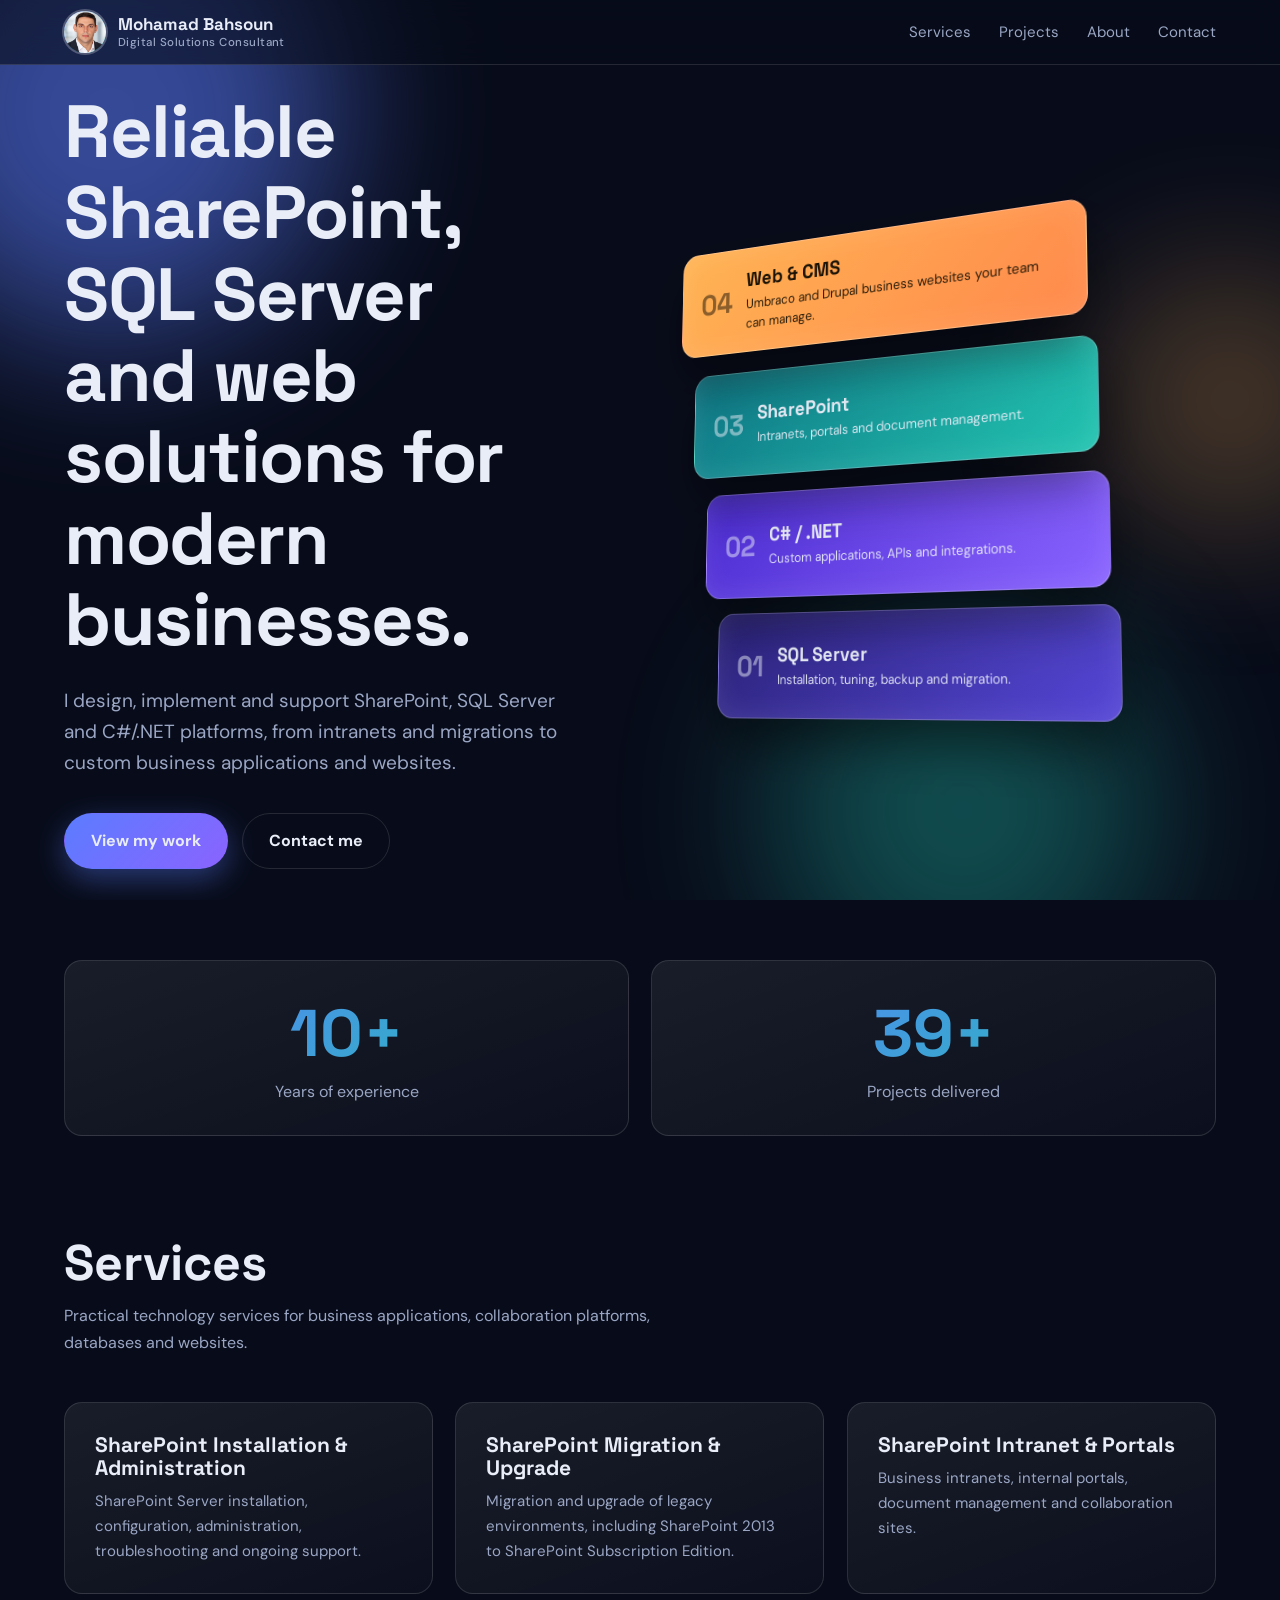
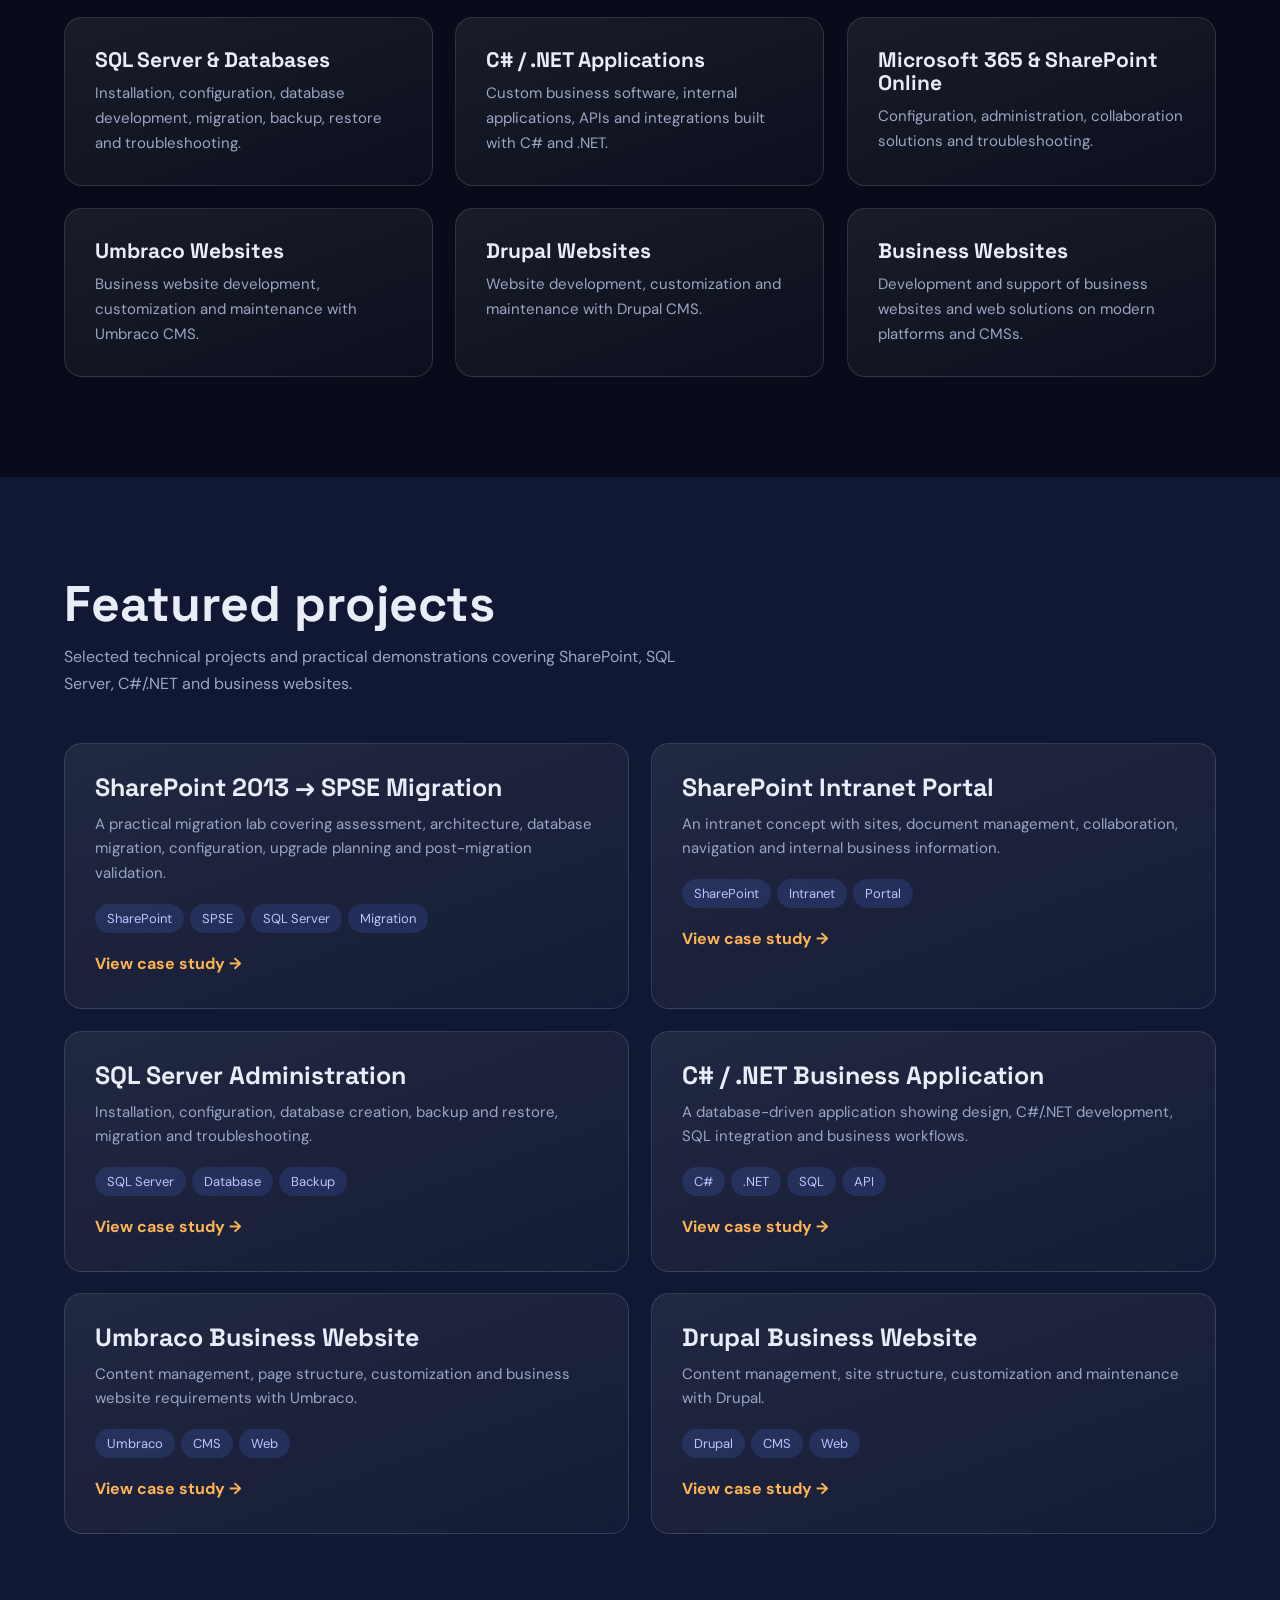
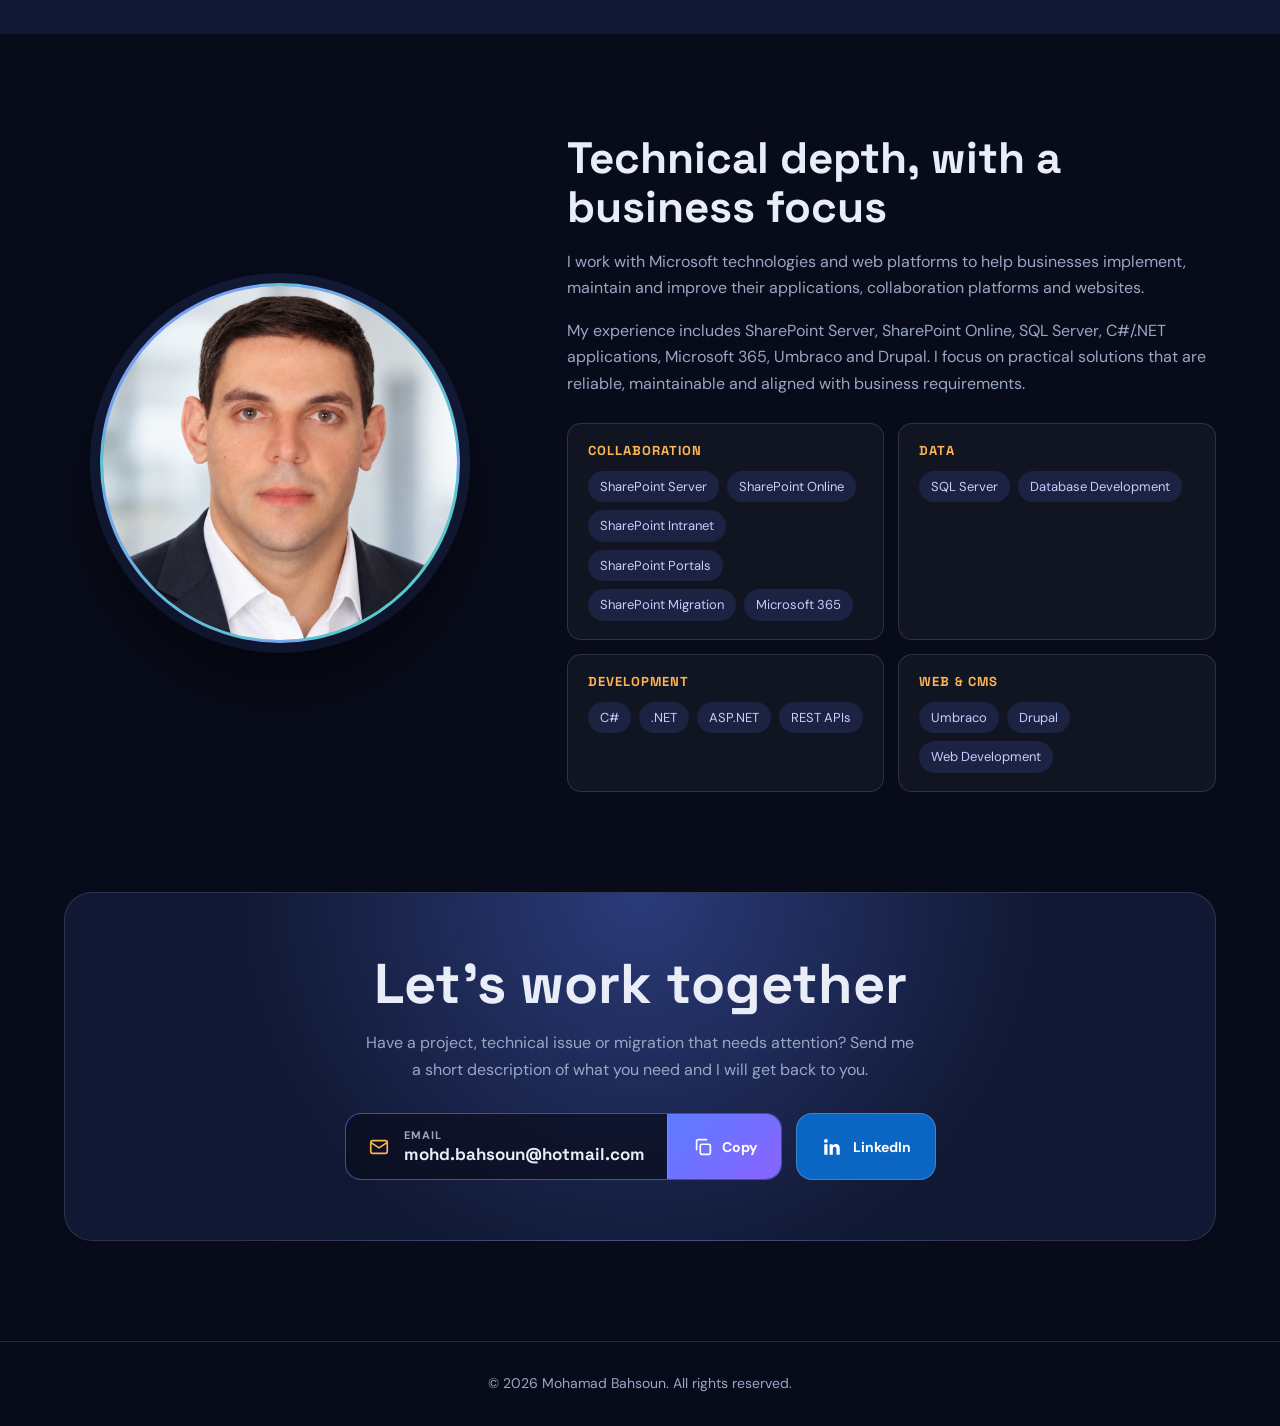
==== index.html @ eaebb4e4 "Update index.html" ====
<!DOCTYPE html>
<html lang="en">
<head>
<meta charset="UTF-8">
<meta name="viewport" content="width=device-width, initial-scale=1.0">
<title>Mohamad Bahsoun | SharePoint & SQL Server Consultant | C#/.NET</title>
<meta name="description" content="Mohamad Bahsoun is a Digital Solutions Consultant specializing in SharePoint, SQL Server, C#/.NET, Microsoft 365, intranet portals, migrations and business websites.">
<link rel="canonical" href="https://mohamadbahsoun.github.io/">
<meta property="og:title" content="Mohamad Bahsoun | SharePoint & SQL Server Consultant">
<meta property="og:description" content="SharePoint, SQL Server, C#/.NET, Microsoft 365, intranet portals, migrations and business websites.">
<meta property="og:type" content="website">
<meta property="og:url" content="https://mohamadbahsoun.github.io">
<script type="application/ld+json">
{"@context":"https://schema.org","@type":"Person","name":"Mohamad Bahsoun","url":"https://mohamadbahsoun.github.io","email":"mailto:mohd.bahsoun@hotmail.com","jobTitle":"Digital Solutions Consultant","knowsAbout":["SharePoint","SharePoint Server","SharePoint Online","SQL Server","C#",".NET","Microsoft 365","Intranet Development","SharePoint Migration","Umbraco","Drupal","Web Development"]}
</script>
<link rel="preconnect" href="https://fonts.googleapis.com">
<link rel="preconnect" href="https://fonts.gstatic.com" crossorigin>
<link href="https://fonts.googleapis.com/css2?family=Space+Grotesk:wght@500;700&family=DM+Sans:wght@400;500;700&display=swap" rel="stylesheet">
<style>
:root{--bg:#080c1a;--panel:#111833;--line:rgba(255,255,255,.12);--text:#e9edf8;--mute:#9aa6c4;--blue:#5b7cff;--teal:#22c3b0;--amber:#ffb454;
--mx:0;--my:0;--spread:0;--p:0;--ry0:-26deg;
--head:'Space Grotesk',system-ui,sans-serif;--body:'DM Sans',system-ui,sans-serif}
*{box-sizing:border-box;margin:0;padding:0}
html{scroll-behavior:smooth;scroll-padding-top:70px}
body{font-family:var(--body);background:var(--bg);color:var(--text);line-height:1.65;overflow-x:hidden}
a{color:inherit;text-decoration:none}
*{-webkit-tap-highlight-color:transparent}
@media(hover:none),(pointer:coarse){.cur{display:none!important}}
:focus-visible{outline:2px solid var(--amber);outline-offset:3px}
:focus:not(:focus-visible){outline:none}
.wrap{width:90%;max-width:1160px;margin:auto}
h1,h2,h3{font-family:var(--head);line-height:1.1}

nav{position:fixed;top:0;left:0;right:0;z-index:50;backdrop-filter:blur(14px);background:rgba(8,12,26,.6);border-bottom:1px solid var(--line)}
.nav{height:64px;display:flex;align-items:center;justify-content:space-between}
.logo{display:flex;align-items:center;gap:12px;font-family:var(--head)}.logo b{display:block;font-size:17px;line-height:1.2}.logo small{display:block;font:500 11.5px var(--body);color:var(--mute);letter-spacing:.04em}
.av{width:42px;height:42px;border-radius:50%;position:relative;overflow:hidden;flex:none;display:grid;place-items:center;font:700 14px var(--head);background:linear-gradient(135deg,var(--blue),var(--teal));box-shadow:0 0 0 2px rgba(255,255,255,.25)}
.av img{position:absolute;inset:0;width:100%;height:100%;object-fit:cover;object-position:center 20%}.av.ok{font-size:0}
.nav ul{display:flex;gap:28px;list-style:none}
.nav ul a{color:var(--mute);font-size:15px;transition:color .2s}
.nav ul a:hover{color:#fff}

/* Hero */
.pin{height:100vh;position:relative}.hero{position:sticky;top:0;height:100vh;display:flex;align-items:center;padding:60px 0 0;overflow:hidden}
.orb{position:absolute;border-radius:50%;filter:blur(80px);opacity:.55;will-change:transform;pointer-events:none}
.o1{width:460px;height:460px;background:var(--blue);top:-120px;left:-120px}
.o2{width:380px;height:380px;background:var(--teal);bottom:-100px;right:10%;opacity:.35}
.o3{width:260px;height:260px;background:var(--amber);top:30%;right:-80px;opacity:.28}
.hero .wrap{display:grid;grid-template-columns:.9fr 1.1fr;gap:30px;align-items:center;position:relative}
.hero h1{font-size:clamp(40px,6vw,74px);letter-spacing:-.02em;margin-bottom:24px}
.hero p{font-size:19px;color:var(--mute);max-width:540px;margin-bottom:34px}
.btns{display:flex;gap:14px;flex-wrap:wrap}
.btn{padding:14px 26px;border-radius:999px;font-weight:700;border:1px solid var(--line);transition:transform .2s,box-shadow .2s,background .2s,translate .3s cubic-bezier(.2,.8,.2,1)}
.btn.p{background:linear-gradient(135deg,var(--blue),#8a63ff);border-color:transparent;box-shadow:0 10px 30px rgba(91,124,255,.4)}
.btn:hover{transform:translateY(-3px)}
.btn.s:hover{background:rgba(255,255,255,.07)}

/* 3D stack */
.scene{perspective:1500px;display:grid;place-items:center;padding:10px 0}
.stack-wrap{transform-style:preserve-3d;animation:intro 1.8s cubic-bezier(.2,.8,.2,1) both,sway 9s ease-in-out 2s infinite}
.stack{position:relative;width:min(440px,86vw);height:474px;transform-style:preserve-3d;
transform:rotateX(calc(8deg + var(--my)*-5deg)) rotateY(calc(var(--ry0) - var(--p)*16deg + var(--mx)*8deg));transition:transform .15s ease-out}
.layer{position:absolute;left:0;right:0;top:calc((3 - var(--i))*122px);height:108px;border-radius:18px;padding:16px 22px;display:flex;align-items:center;gap:16px;text-align:left;
border:1px solid rgba(255,255,255,.28);background:linear-gradient(135deg,var(--a),var(--b));
transform:translateZ(calc(var(--i)*(26px + var(--spread)*1px)));box-shadow:0 24px 50px rgba(0,0,0,.45),inset 0 0 30px rgba(255,255,255,.1);
animation:flip 1s cubic-bezier(.2,.8,.2,1) both;animation-delay:calc((3 - var(--i))*.18s + .3s)}
.layer em{font:700 30px var(--head);font-style:normal;opacity:.5;flex:none}
.layer b{display:block;font:700 20px var(--head);margin-bottom:3px}
.layer .d{display:block;font:400 13.5px/1.45 var(--body);opacity:.92}
.l0{--i:0;--a:#2a2278;--b:#5546d6}.l1{--i:1;--a:#4a2bd0;--b:#8a63ff}
.l2{--i:2;--a:#0e7584;--b:#22c3b0}.l3{--i:3;--a:#ffb454;--b:#ff8a4c;color:#1a1204}
@keyframes intro{from{transform:rotateY(-220deg) scale(.75)}to{transform:rotateY(0) scale(1)}}
@keyframes flip{from{opacity:0;rotate:0 1 0 -90deg;translate:-60px 0 0}to{opacity:1;rotate:0 1 0 0deg;translate:0 0 0}}
@keyframes sway{0%,100%{rotate:0 1 0 -4deg}50%{rotate:0 1 0 4deg}}
/* Motion */
@keyframes up{from{transform:translateY(110%)}to{transform:none}}
.w{display:inline-block;overflow:hidden;vertical-align:top;padding-bottom:.14em;margin-bottom:-.14em}
.w i{display:inline-block;font-style:normal;animation:up .8s cubic-bezier(.2,.8,.2,1) both;animation-delay:calc(var(--d,0s) + var(--k)*.07s);animation-play-state:paused}
h1{--d:.9s}h1 .w i,.in .w i{animation-play-state:running}
.lead{position:relative}.copy{will-change:opacity,translate}
.cur{position:fixed;left:0;top:0;width:34px;height:34px;margin:-17px;border:1.5px solid rgba(255,255,255,.7);border-radius:50%;pointer-events:none;z-index:99;opacity:0;
box-shadow:0 0 24px rgba(91,124,255,.6);transition:width .25s,height .25s,margin .25s,background .25s,opacity .3s}
.cur.big{width:68px;height:68px;margin:-34px;background:rgba(91,124,255,.2)}
[hidden]{display:none!important}
.stats{display:grid;grid-template-columns:repeat(auto-fit,minmax(160px,1fr));gap:22px;padding:60px 0 0;text-align:center}
.stats>div{padding:30px 18px;border:1px solid var(--line);border-radius:18px;background:linear-gradient(160deg,rgba(255,255,255,.07),rgba(255,255,255,.02))}
.stats b{margin-bottom:4px}
.stats b{display:block;font:700 clamp(42px,6vw,66px) var(--head);background:linear-gradient(135deg,var(--blue),var(--teal));-webkit-background-clip:text;background-clip:text;color:transparent}
.stats span{color:var(--mute)}
.cta .btns{justify-content:center}
/* Sections */
section{padding:100px 0}
.head{margin-bottom:46px}
.head h2{font-size:clamp(32px,4.5vw,50px);margin-bottom:12px}
.head p{color:var(--mute);max-width:640px}
.grid{display:grid;gap:22px}
.g3{grid-template-columns:repeat(3,1fr)}.g2{grid-template-columns:repeat(2,1fr)}
.card{position:relative;padding:30px;border:1px solid var(--line);border-radius:18px;background:linear-gradient(160deg,rgba(255,255,255,.07),rgba(255,255,255,.02));
transform:perspective(900px) rotateX(var(--rx,0deg)) rotateY(var(--ry,0deg));transform-style:preserve-3d;transition:transform .15s ease-out,border-color .2s;overflow:hidden}
.card::after{content:"";position:absolute;inset:0;pointer-events:none;background:radial-gradient(circle at var(--gx,50%) var(--gy,0%),rgba(255,255,255,.16),transparent 55%);opacity:0;transition:opacity .2s}
.card:hover{border-color:rgba(91,124,255,.6)}.card:hover::after{opacity:1}
.card h3{font-size:21px;margin-bottom:10px;transform:translateZ(30px)}
.card p{color:var(--mute);font-size:15px;transform:translateZ(16px)}
.proj h3{font-size:25px}.proj p{margin-bottom:18px}
.tag{display:inline-block;padding:4px 12px;margin:0 6px 6px 0;border-radius:99px;background:rgba(91,124,255,.16);color:#b9c6ff;font-size:13px}
.more{display:inline-block;margin-top:12px;font-weight:700;color:var(--amber);transform:translateZ(24px)}
.more:hover{text-decoration:underline}
.rv{opacity:0;translate:0 40px;transition:opacity .7s,translate .7s}.rv.in{opacity:1;translate:0 0}

/* About */
.about{display:grid;grid-template-columns:.8fr 1.2fr;gap:70px;align-items:center}
.photo{perspective:900px;max-width:360px;margin:auto;width:100%}
.frame{aspect-ratio:1;border-radius:50%;border:3px solid rgba(255,255,255,.22);overflow:hidden;position:relative;background:linear-gradient(135deg,var(--blue),var(--teal));
transform:rotateX(var(--rx,0deg)) rotateY(var(--ry,0deg));transition:transform .15s ease-out;box-shadow:0 0 0 10px rgba(91,124,255,.12),0 40px 80px rgba(0,0,0,.5)}
.frame img{width:100%;height:100%;object-fit:cover;object-position:center 20%;display:block;position:relative;z-index:1}.frame.ok b{display:none}
.frame b{position:absolute;inset:0;display:grid;place-items:center;font:700 90px var(--head);color:rgba(255,255,255,.9)}
.about h2{font-size:clamp(30px,4vw,44px);margin-bottom:18px}
.about p{color:var(--mute);margin-bottom:16px}
.skills{display:grid;grid-template-columns:repeat(2,1fr);gap:14px;margin-top:26px}
.sg{padding:18px 20px;border:1px solid var(--line);border-radius:14px;background:rgba(255,255,255,.04);transition:border-color .2s,transform .2s}
.sg:hover{border-color:rgba(91,124,255,.55);transform:translateY(-3px)}
.sg h4{font:700 13px var(--head);letter-spacing:.08em;text-transform:uppercase;color:var(--amber);margin-bottom:12px}
.sg div{display:flex;flex-wrap:wrap;gap:8px}
.sg span{padding:5px 12px;border-radius:99px;font-size:13px;background:rgba(91,124,255,.14);color:#c3cfff}
button.btn{font:inherit;font-weight:700;color:inherit;cursor:pointer;background:transparent}
.cta .w i{animation:none}.cta .btn{transition:none}.cta .btn:hover{transform:none}
.contact{display:flex;justify-content:center;align-items:stretch;gap:14px;flex-wrap:wrap}
.mail{display:flex;align-items:stretch;max-width:100%;border:1px solid rgba(91,124,255,.6);border-radius:16px;background:rgba(8,12,26,.65);overflow:hidden;text-align:left}
.mail a{display:flex;align-items:center;gap:14px;padding:14px 22px;min-width:0}
.mail a:hover{background:rgba(91,124,255,.14)}
.mail svg{width:22px;height:22px;flex:none}.mail a svg{color:var(--amber)}
.mail small{display:block;font:700 11px var(--body);letter-spacing:.1em;text-transform:uppercase;color:var(--mute);line-height:1.4}
.mail span{display:block;font:700 17px var(--head);word-break:break-all}
.mail button{display:flex;align-items:center;gap:8px;padding:0 24px;border:0;border-left:1px solid var(--line);background:linear-gradient(135deg,var(--blue),#8a63ff);color:#fff;font:700 14px var(--body);cursor:pointer}
.mail button:hover{filter:brightness(1.15)}.mail button.done{background:var(--teal);color:#06231f}
.li{display:flex;align-items:center;gap:10px;padding:0 24px;border-radius:16px;background:#0a66c2;color:#fff;font:700 14px var(--body);border:1px solid rgba(255,255,255,.2)}
.li svg{width:22px;height:22px;flex:none}
.li:hover{background:#0b5cad}

/* Contact */
.cta{padding:60px;border-radius:28px;border:1px solid var(--line);text-align:center;background:radial-gradient(circle at 50% 0%,rgba(91,124,255,.35),transparent 60%),var(--panel)}
.cta h2{font-size:clamp(32px,5vw,56px);margin-bottom:16px}
.cta p{color:var(--mute);max-width:560px;margin:0 auto 30px}
footer{padding:30px 0;text-align:center;color:var(--mute);font-size:14px;border-top:1px solid var(--line)}

@media(max-width:860px){
.nav ul{gap:16px}.nav ul a{font-size:13px}.logo b{font-size:15px}.av{width:36px;height:36px}.skills{grid-template-columns:1fr}
.hero .wrap,.about{grid-template-columns:1fr}.scene{height:auto}:root{--ry0:-14deg}.layer{padding:12px 16px;height:104px}.layer em{display:none}.layer b{font-size:18px}.layer .d{font-size:12px}
.pin{height:auto}.hero{position:relative;height:auto;min-height:100vh;padding:100px 0 60px}.g3,.g2{grid-template-columns:1fr}.about{gap:40px}.photo{max-width:320px}.cta{padding:40px 22px}}
@media(max-width:560px){.logo small{display:none}.mail{flex-direction:column;width:100%}.mail button{border-left:0;border-top:1px solid var(--line);padding:14px}}
@media(prefers-reduced-motion:reduce){.pin{height:auto}.hero{position:relative;height:auto;min-height:100vh;padding:100px 0 60px}.w i,.layer,.stack-wrap{animation:none!important}.cur{display:none}*{transition:none!important;scroll-behavior:auto!important}.rv{opacity:1;translate:0 0}}
</style>
</head>
<body>

<nav><div class="wrap nav">
<a href="#home" class="logo" aria-label="Mohamad Bahsoun, Digital Solutions Consultant"><span class="av">MB<img src="assets/MB-Img.png" alt="" onload="this.parentNode.classList.add('ok')" onerror="this.remove()"></span><span><b>Mohamad Bahsoun</b><small>Digital Solutions Consultant</small></span></a>
<ul><li><a href="#services">Services</a></li><li><a href="#projects">Projects</a></li><li><a href="#about">About</a></li><li><a href="#contact">Contact</a></li></ul>
</div></nav>

<div class="pin" id="home"><header class="hero">
<div class="orb o1" data-speed="0.15"></div><div class="orb o2" data-speed="-0.1"></div><div class="orb o3" data-speed="0.25"></div>
<div class="wrap">
<div class="lead"><div class="copy">
<h1>Reliable SharePoint, SQL Server and web solutions for modern businesses.</h1>
<p>I design, implement and support SharePoint, SQL Server and C#/.NET platforms, from intranets and migrations to custom business applications and websites.</p>
<div class="btns"><a href="#projects" class="btn p mag">View my work</a><a href="#contact" class="btn s mag">Contact me</a></div>
</div>
</div>
<div class="scene" aria-hidden="true"><div class="stack-wrap"><div class="stack">
<div class="layer l3"><em>04</em><div><b>Web &amp; CMS</b><span class="d">Umbraco and Drupal business websites your team can manage.</span></div></div>
<div class="layer l2"><em>03</em><div><b>SharePoint</b><span class="d">Intranets, portals and document management.</span></div></div>
<div class="layer l1"><em>02</em><div><b>C# / .NET</b><span class="d">Custom applications, APIs and integrations.</span></div></div>
<div class="layer l0"><em>01</em><div><b>SQL Server</b><span class="d">Installation, tuning, backup and migration.</span></div></div>
</div></div></div>
</div>
</header></div>

<div class="wrap stats" id="stats" hidden></div>

<section id="services"><div class="wrap">
<div class="head rv"><h2>Services</h2><p>Practical technology services for business applications, collaboration platforms, databases and websites.</p></div>
<div class="grid g3" id="svc"></div>
</div></section>

<section id="projects" style="background:var(--panel)"><div class="wrap">
<div class="head rv"><h2>Featured projects</h2><p>Selected technical projects and practical demonstrations covering SharePoint, SQL Server, C#/.NET and business websites.</p></div>
<div class="grid g2" id="prj"></div>
</div></section>

<section id="about"><div class="wrap about">
<div class="photo rv"><div class="frame tilt">
<b>MB</b>
<img src="assets/MB-Img.png" alt="Mohamad Bahsoun, Digital Solutions Consultant" width="480" height="480" loading="lazy" onload="this.parentNode.classList.add('ok')" onerror="this.remove()">
</div></div>
<div class="rv">
<h2>Technical depth, with a business focus</h2>
<p>I work with Microsoft technologies and web platforms to help businesses implement, maintain and improve their applications, collaboration platforms and websites.</p>
<p>My experience includes SharePoint Server, SharePoint Online, SQL Server, C#/.NET applications, Microsoft 365, Umbraco and Drupal. I focus on practical solutions that are reliable, maintainable and aligned with business requirements.</p>
<div class="skills" id="sk"></div>
</div>
</div></section>

<section id="contact" style="padding-top:0"><div class="wrap">
<div class="cta">
<h2>Let's work together</h2>
<p>Have a project, technical issue or migration that needs attention? Send me a short description of what you need and I will get back to you.</p>
<div class="contact"><div class="mail"><a href="mailto:mohd.bahsoun@hotmail.com?subject=Project%20Inquiry"><svg viewBox="0 0 24 24" fill="none" stroke="currentColor" stroke-width="1.8" stroke-linecap="round" stroke-linejoin="round" aria-hidden="true"><rect x="3" y="5" width="18" height="14" rx="2"/><path d="m3 7 9 6 9-6"/></svg><div><small>Email</small><span>mohd.bahsoun@hotmail.com</span></div></a><button id="cp" type="button" aria-label="Copy email address"><svg viewBox="0 0 24 24" fill="none" stroke="currentColor" stroke-width="1.8" stroke-linecap="round" stroke-linejoin="round" aria-hidden="true"><rect x="9" y="9" width="11" height="11" rx="2"/><path d="M5 15V6a2 2 0 0 1 2-2h9"/></svg><b>Copy</b></button></div><a id="li" class="li" href="#" target="_blank" rel="noopener" aria-label="LinkedIn profile" hidden><svg viewBox="0 0 24 24" fill="currentColor" aria-hidden="true"><path d="M20.45 20.45h-3.56v-5.57c0-1.33-.03-3.04-1.85-3.04-1.86 0-2.14 1.45-2.14 2.94v5.67H9.35V9h3.41v1.56h.05c.48-.9 1.64-1.85 3.37-1.85 3.6 0 4.27 2.37 4.27 5.46v6.28zM5.34 7.43a2.06 2.06 0 1 1 0-4.12 2.06 2.06 0 0 1 0 4.12zM7.12 20.45H3.56V9h3.56v11.45z"/></svg><span>LinkedIn</span></a></div>
</div>
</div></section>

<footer>© 2026 Mohamad Bahsoun. All rights reserved.</footer>

<div class="cur" aria-hidden="true"></div>
<script>
/* ---- EDIT THESE ---- */
const LINKEDIN="https://www.linkedin.com/in/mohamad-bahsoun-79140264";            // e.g. "https://www.linkedin.com/in/your-name"
const STATS=[[10,"+","Years of experience"],[40,"+","Projects delivered"]];               // e.g. [[10,"+","Years of experience"],[50,"+","Projects delivered"]]
/* -------------------- */
const S=[["SharePoint Installation & Administration","SharePoint Server installation, configuration, administration, troubleshooting and ongoing support."],
["SharePoint Migration & Upgrade","Migration and upgrade of legacy environments, including SharePoint 2013 to SharePoint Subscription Edition."],
["SharePoint Intranet & Portals","Business intranets, internal portals, document management and collaboration sites."],
["SQL Server & Databases","Installation, configuration, database development, migration, backup, restore and troubleshooting."],
["C# / .NET Applications","Custom business software, internal applications, APIs and integrations built with C# and .NET."],
["Microsoft 365 & SharePoint Online","Configuration, administration, collaboration solutions and troubleshooting."],
["Umbraco Websites","Business website development, customization and maintenance with Umbraco CMS."],
["Drupal Websites","Website development, customization and maintenance with Drupal CMS."],
["Business Websites","Development and support of business websites and web solutions on modern platforms and CMSs."]];
const P=[["SharePoint 2013 → SPSE Migration","A practical migration lab covering assessment, architecture, database migration, configuration, upgrade planning and post-migration validation.",["SharePoint","SPSE","SQL Server","Migration"],"sharepoint-migration"],
["SharePoint Intranet Portal","An intranet concept with sites, document management, collaboration, navigation and internal business information.",["SharePoint","Intranet","Portal"],"sharepoint-intranet"],
["SQL Server Administration","Installation, configuration, database creation, backup and restore, migration and troubleshooting.",["SQL Server","Database","Backup"],"sql-server"],
["C# / .NET Business Application","A database-driven application showing design, C#/.NET development, SQL integration and business workflows.",["C#",".NET","SQL","API"],"dotnet-business-application"],
["Umbraco Business Website","Content management, page structure, customization and business website requirements with Umbraco.",["Umbraco","CMS","Web"],"umbraco-business-website"],
["Drupal Business Website","Content management, site structure, customization and maintenance with Drupal.",["Drupal","CMS","Web"],"drupal-business-website"]];
const K=[["Collaboration","SharePoint Server|SharePoint Online|SharePoint Intranet|SharePoint Portals|SharePoint Migration|Microsoft 365"],
["Data","SQL Server|Database Development"],
["Development","C#|.NET|ASP.NET|REST APIs"],
["Web & CMS","Umbraco|Drupal|Web Development"]];
const $=s=>document.querySelector(s);
$('#svc').innerHTML=S.map(s=>`<div class="card tilt rv"><h3>${s[0]}</h3><p>${s[1]}</p></div>`).join('');
$('#prj').innerHTML=P.map(p=>`<div class="card proj tilt rv"><h3>${p[0]}</h3><p>${p[1]}</p><div>${p[2].map(t=>`<span class="tag">${t}</span>`).join('')}</div><a class="more" href="projects/${p[3]}.html">View case study →</a></div>`).join('');
$('#sk').innerHTML=K.map(k=>`<div class="sg"><h4>${k[0]}</h4><div>${k[1].split('|').map(x=>`<span>${x}</span>`).join('')}</div></div>`).join('');
$('#cp').onclick=async function(){const m='mohd.bahsoun@hotmail.com',l=this.querySelector('b');try{await navigator.clipboard.writeText(m)}catch(e){const t=document.createElement('textarea');t.value=m;document.body.appendChild(t);t.select();document.execCommand('copy');t.remove()}this.classList.add('done');l.textContent='Copied ✓';setTimeout(()=>{this.classList.remove('done');l.textContent='Copy'},2000)};

const calm=matchMedia('(prefers-reduced-motion:reduce)').matches;
const root=document.documentElement;
if(LINKEDIN){$('#li').href=LINKEDIN;$('#li').hidden=false}
if(STATS.length){const st=$('#stats');st.hidden=false;
 st.innerHTML=STATS.map(s=>`<div><b data-n="${s[0]}" data-x="${s[1]}">${calm?s[0]+s[1]:'0'+s[1]}</b><span>${s[2]}</span></div>`).join('');
 if(!calm){const so=new IntersectionObserver(e=>e.forEach(x=>{if(!x.isIntersecting)return;so.unobserve(x.target);
  const el=x.target.querySelector('b'),n=+el.dataset.n,t0=performance.now();
  (function f(t){const k=Math.min((t-t0)/1800,1);el.textContent=Math.round(n*(1-Math.pow(1-k,3)))+el.dataset.x;if(k<1)requestAnimationFrame(f)})(t0)}),{threshold:.5});
  st.querySelectorAll('div').forEach(d=>so.observe(d))}}
document.querySelectorAll('h1,h2').forEach(h=>{h.innerHTML=h.textContent.trim().split(/\s+/).map((w,k)=>`<span class="w"><i style="--k:${k}">${w}</i></span>`).join(' ')});
const io=new IntersectionObserver(e=>e.forEach(x=>{if(x.isIntersecting){x.target.classList.add('in');io.unobserve(x.target)}}),{threshold:.12});
document.querySelectorAll('.rv').forEach(el=>io.observe(el));

if(!calm){
const orbs=[...document.querySelectorAll('.orb')],pin=$('.pin'),hero=$('.hero'),copy=$('.copy');
function onScroll(){
 const y=scrollY,pinned=getComputedStyle(hero).position==='sticky';
 const p=pinned?Math.min(Math.max(y/(pin.offsetHeight-innerHeight),0),1):Math.min(y/700,1)*.5;
 root.style.setProperty('--p',p.toFixed(3));
 root.style.setProperty('--spread',(p*110).toFixed(1));
 orbs.forEach(o=>o.style.transform=`translate3d(0,${y*o.dataset.speed}px,0)`);
 //copy.style.opacity=pinned?Math.max(0,1-p*4):'';
 //copy.style.translate=pinned?`0 ${-p*80}px`:'';
 //copy.style.pointerEvents=pinned&&p>.2?'none':'';

}
//addEventListener('scroll',()=>requestAnimationFrame(onScroll),{passive:true});onScroll();

if(matchMedia('(hover:hover) and (pointer:fine)').matches){
 const cur=$('.cur'),mags=[...document.querySelectorAll('.mag')];let cx=0,cy=0,tx=0,ty=0;
 mags.forEach(b=>{b._x=0;b._y=0});
 addEventListener('mousemove',e=>{
  //root.style.setProperty('--mx',(e.clientX/innerWidth*2-1).toFixed(3));
  //root.style.setProperty('--my',(e.clientY/innerHeight*2-1).toFixed(3));
  tx=e.clientX;ty=e.clientY;cur.style.opacity=1;
  cur.classList.toggle('big',!!e.target.closest('a,button,.card'));
  mags.forEach(b=>{const r=b.getBoundingClientRect(),dx=e.clientX-(r.left+r.width/2-b._x),dy=e.clientY-(r.top+r.height/2-b._y);
   const near=Math.hypot(dx,dy)<r.width*.8;b._x=near?dx*.3:0;b._y=near?dy*.3:0;b.style.translate=`${b._x}px ${b._y}px`});
  const t=e.target.closest('.tilt');
  document.querySelectorAll('.tilt').forEach(el=>{if(el!==t){el.style.setProperty('--rx','0deg');el.style.setProperty('--ry','0deg')}});
  if(!t)return;
  const r=t.getBoundingClientRect(),x=(e.clientX-r.left)/r.width,y=(e.clientY-r.top)/r.height;
  t.style.setProperty('--ry',((x-.5)*14).toFixed(2)+'deg');t.style.setProperty('--rx',((.5-y)*14).toFixed(2)+'deg');
  t.style.setProperty('--gx',x*100+'%');t.style.setProperty('--gy',y*100+'%');
 });
 document.addEventListener('mouseleave',()=>cur.style.opacity=0);
 (function f(){cx+=(tx-cx)*.18;cy+=(ty-cy)*.18;cur.style.transform=`translate(${cx}px,${cy}px)`;requestAnimationFrame(f)})();
}
}
</script>
</body>
</html>
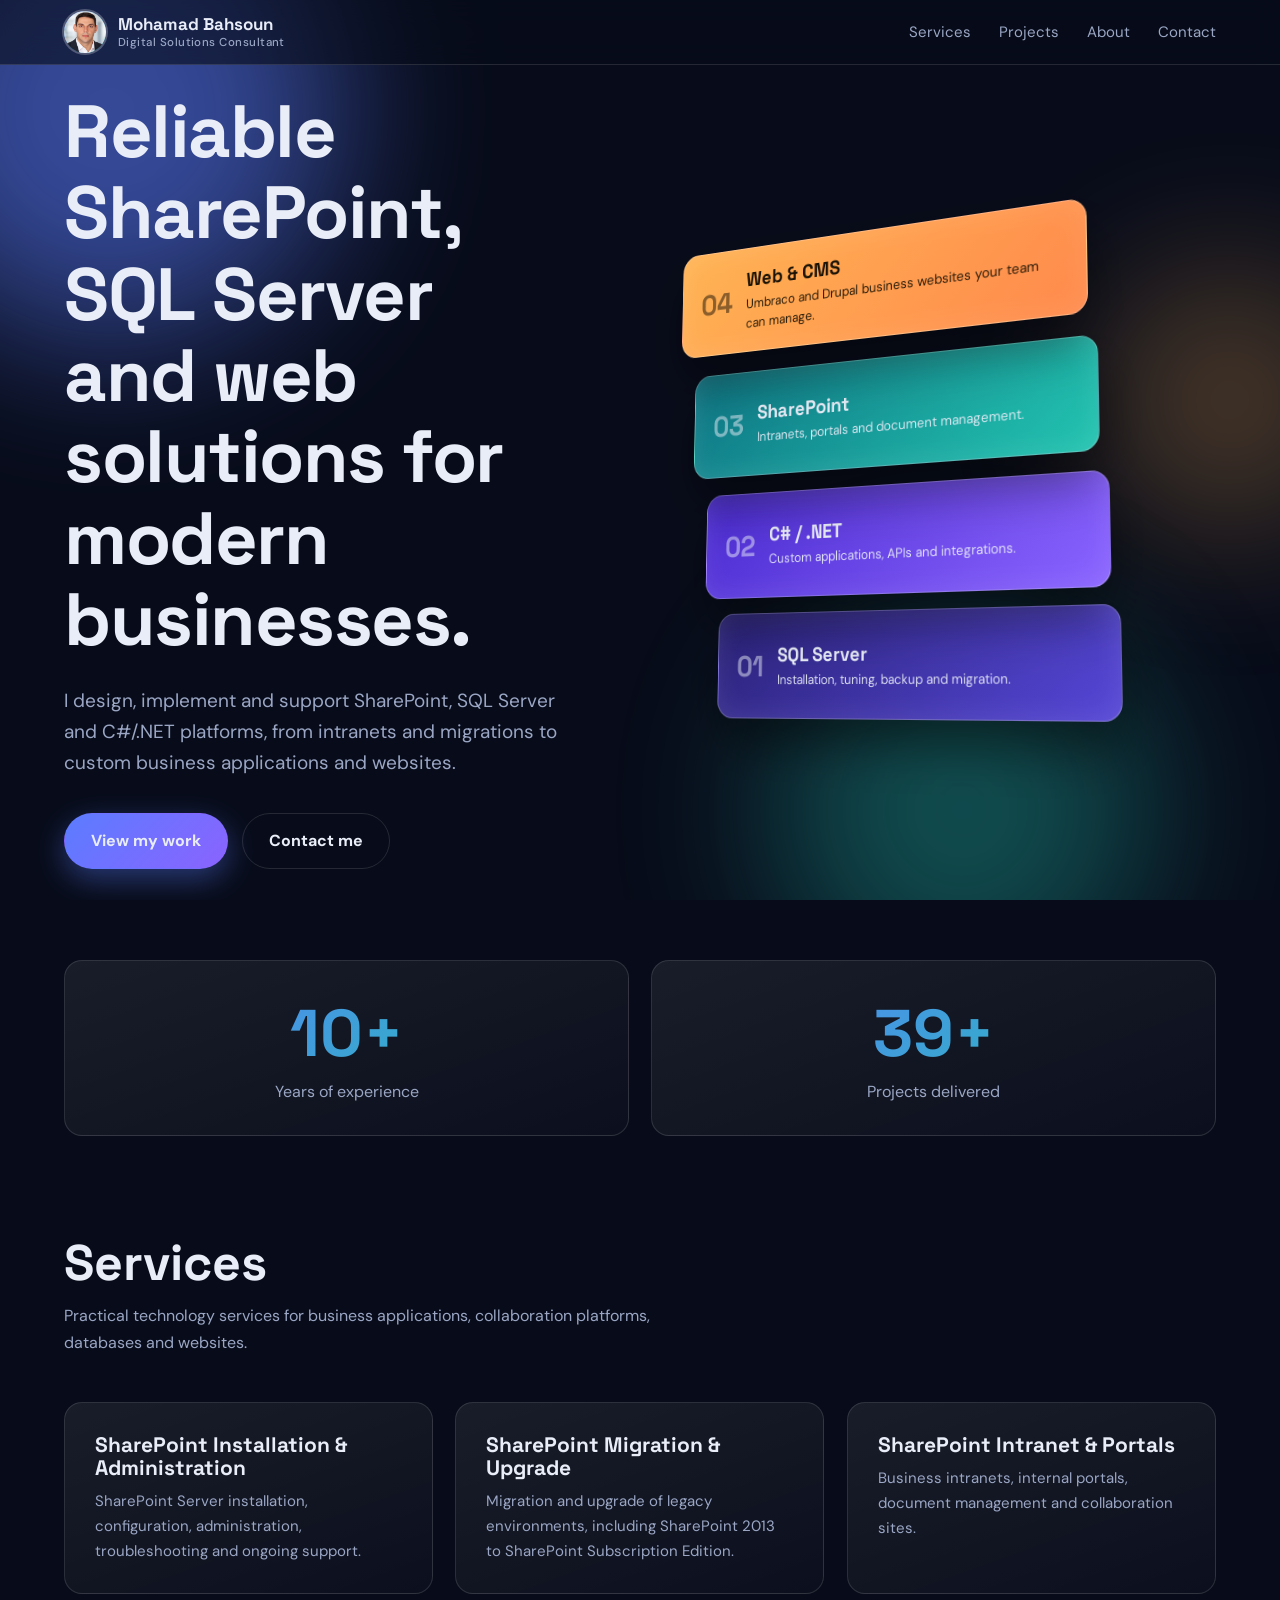
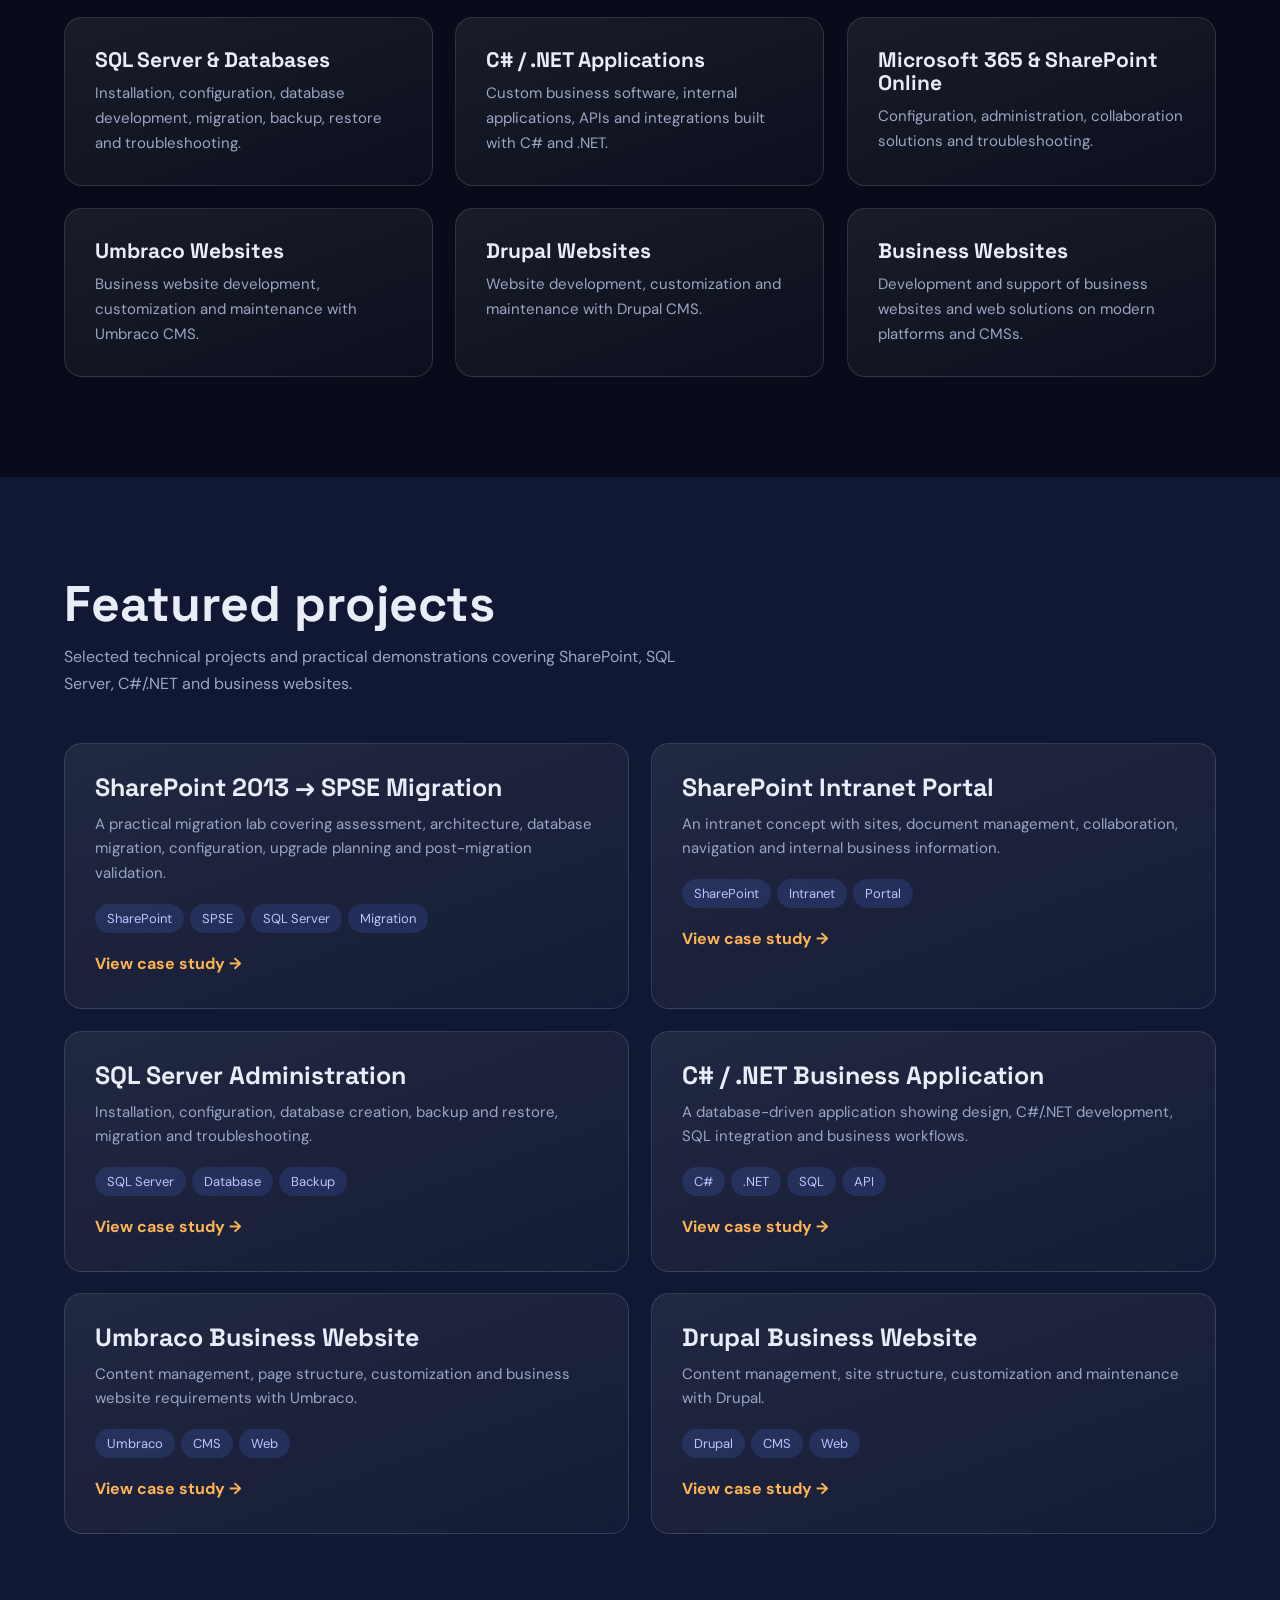
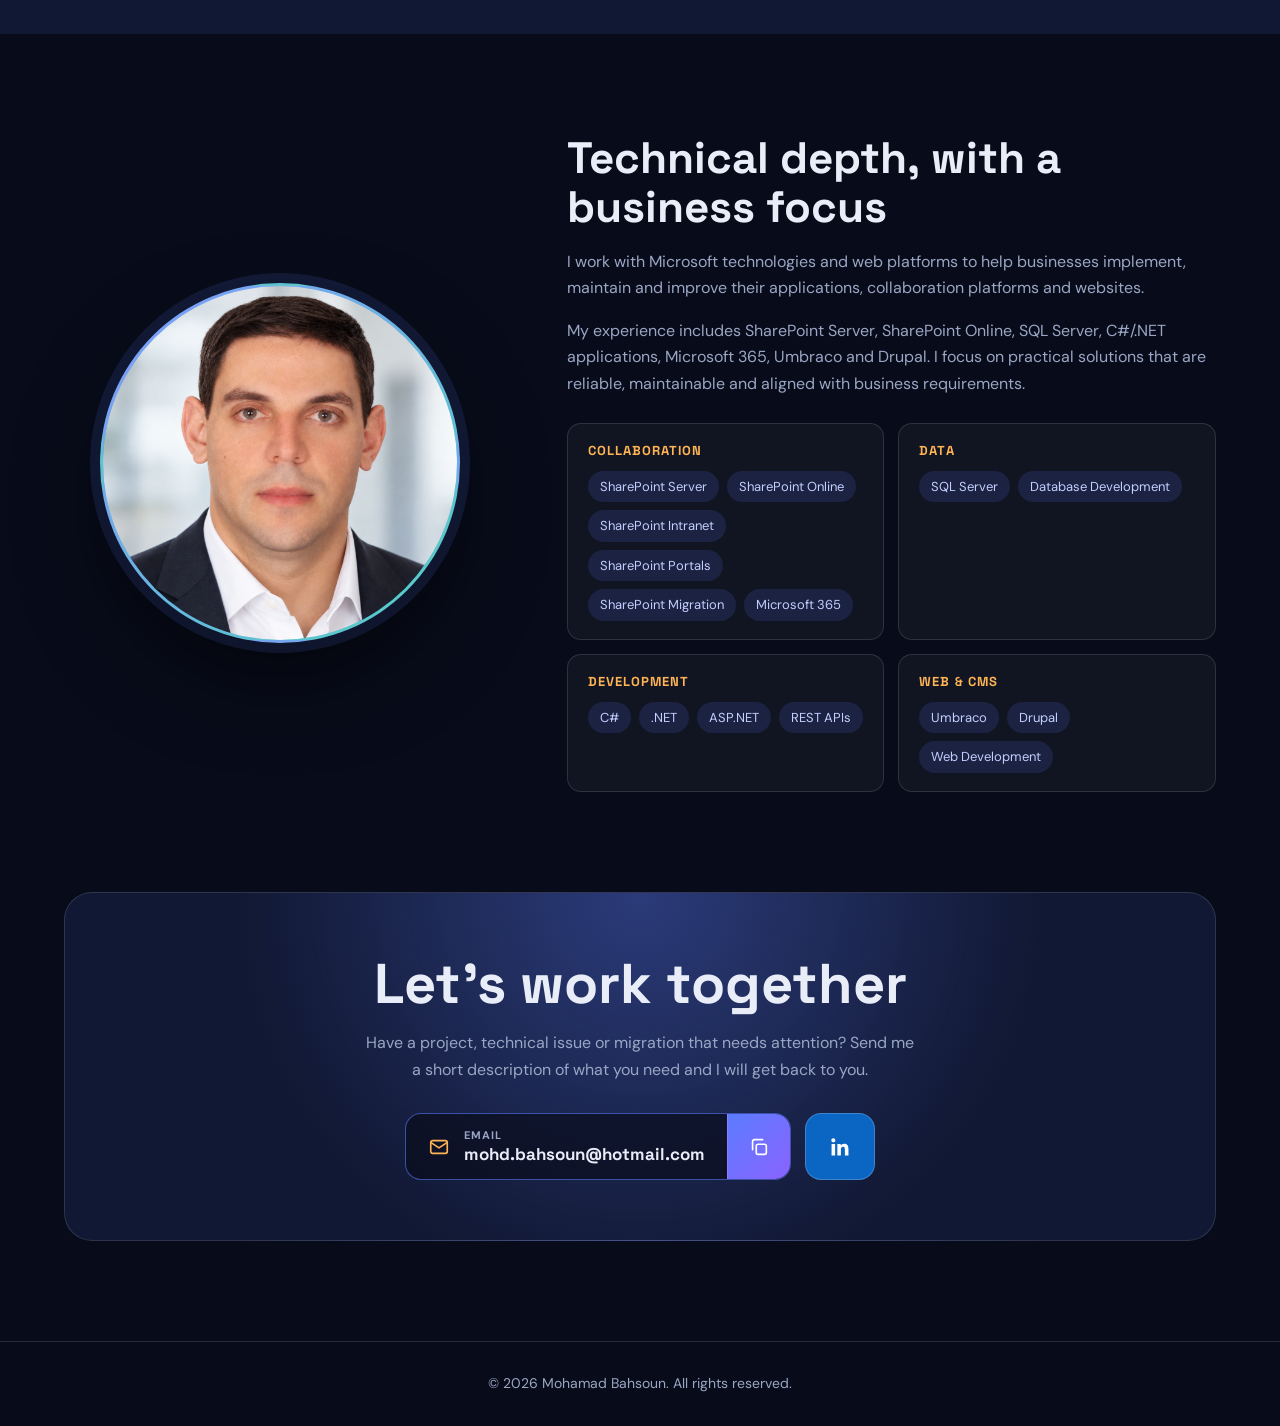
==== commit 72c4bcd2: "Update index.html" ====
--- a/index.html
+++ b/index.html
@@ -133,10 +133,12 @@
 .mail span{display:block;font:700 17px var(--head);word-break:break-all}
 .mail button{display:flex;align-items:center;gap:8px;padding:0 24px;border:0;border-left:1px solid var(--line);background:linear-gradient(135deg,var(--blue),#8a63ff);color:#fff;font:700 14px var(--body);cursor:pointer}
 .mail button:hover{filter:brightness(1.15)}.mail button.done{background:var(--teal);color:#06231f}
-.li{display:flex;align-items:center;gap:10px;padding:0 24px;border-radius:16px;background:#0a66c2;color:#fff;font:700 14px var(--body);border:1px solid rgba(255,255,255,.2)}
-.li svg{width:22px;height:22px;flex:none}
-.li:hover{background:#0b5cad}
-
+.li{display:flex;align-items:center;justify-content:center;padding:0 22px;border-radius:16px;background:#0a66c2;color:#fff;border:1px solid rgba(255,255,255,.2)}
+.li svg{width:24px;height:24px;animation:bounce 2.4s ease-in-out infinite}
+.li:hover{background:#0b5cad}.li:hover svg{animation-play-state:paused}
+.mail button .ck{display:none}.mail button.done .ck{display:block}.mail button.done .cp{display:none}
+.mail button{padding:0 20px}
+@keyframes bounce{0%,50%,100%{transform:translateY(0)}20%{transform:translateY(-9px)}35%{transform:translateY(0)}42%{transform:translateY(-4px)}}
 /* Contact */
 .cta{padding:60px;border-radius:28px;border:1px solid var(--line);text-align:center;background:radial-gradient(circle at 50% 0%,rgba(91,124,255,.35),transparent 60%),var(--panel)}
 .cta h2{font-size:clamp(32px,5vw,56px);margin-bottom:16px}
@@ -146,7 +148,7 @@
 @media(max-width:860px){
 .nav ul{gap:16px}.nav ul a{font-size:13px}.logo b{font-size:15px}.av{width:36px;height:36px}.skills{grid-template-columns:1fr}
 .hero .wrap,.about{grid-template-columns:1fr}.scene{height:auto}:root{--ry0:-14deg}.layer{padding:12px 16px;height:104px}.layer em{display:none}.layer b{font-size:18px}.layer .d{font-size:12px}
-.pin{height:auto}.hero{position:relative;height:auto;min-height:100vh;padding:100px 0 60px}.g3,.g2{grid-template-columns:1fr}.about{gap:40px}.photo{max-width:320px}.cta{padding:40px 22px}}
+.pin{height:auto}.hero{position:relative;height:auto;min-height:100vh;padding:100px 0 60px}.g3,.g2{grid-template-columns:1fr}.about{gap:40px}.photo{max-width:320px}.cta{padding:40px 22px}.li svg{animation:none}}
 @media(max-width:560px){.logo small{display:none}.mail{flex-direction:column;width:100%}.mail button{border-left:0;border-top:1px solid var(--line);padding:14px}}
 @media(prefers-reduced-motion:reduce){.pin{height:auto}.hero{position:relative;height:auto;min-height:100vh;padding:100px 0 60px}.w i,.layer,.stack-wrap{animation:none!important}.cur{display:none}*{transition:none!important;scroll-behavior:auto!important}.rv{opacity:1;translate:0 0}}
 </style>
@@ -205,7 +207,7 @@
 <div class="cta">
 <h2>Let's work together</h2>
 <p>Have a project, technical issue or migration that needs attention? Send me a short description of what you need and I will get back to you.</p>
-<div class="contact"><div class="mail"><a href="mailto:mohd.bahsoun@hotmail.com?subject=Project%20Inquiry"><svg viewBox="0 0 24 24" fill="none" stroke="currentColor" stroke-width="1.8" stroke-linecap="round" stroke-linejoin="round" aria-hidden="true"><rect x="3" y="5" width="18" height="14" rx="2"/><path d="m3 7 9 6 9-6"/></svg><div><small>Email</small><span>mohd.bahsoun@hotmail.com</span></div></a><button id="cp" type="button" aria-label="Copy email address"><svg viewBox="0 0 24 24" fill="none" stroke="currentColor" stroke-width="1.8" stroke-linecap="round" stroke-linejoin="round" aria-hidden="true"><rect x="9" y="9" width="11" height="11" rx="2"/><path d="M5 15V6a2 2 0 0 1 2-2h9"/></svg><b>Copy</b></button></div><a id="li" class="li" href="#" target="_blank" rel="noopener" aria-label="LinkedIn profile" hidden><svg viewBox="0 0 24 24" fill="currentColor" aria-hidden="true"><path d="M20.45 20.45h-3.56v-5.57c0-1.33-.03-3.04-1.85-3.04-1.86 0-2.14 1.45-2.14 2.94v5.67H9.35V9h3.41v1.56h.05c.48-.9 1.64-1.85 3.37-1.85 3.6 0 4.27 2.37 4.27 5.46v6.28zM5.34 7.43a2.06 2.06 0 1 1 0-4.12 2.06 2.06 0 0 1 0 4.12zM7.12 20.45H3.56V9h3.56v11.45z"/></svg><span>LinkedIn</span></a></div>
+<div class="contact"><div class="mail"><a href="mailto:mohd.bahsoun@hotmail.com?subject=Project%20Inquiry"><svg viewBox="0 0 24 24" fill="none" stroke="currentColor" stroke-width="1.8" stroke-linecap="round" stroke-linejoin="round" aria-hidden="true"><rect x="3" y="5" width="18" height="14" rx="2"/><path d="m3 7 9 6 9-6"/></svg><div><small>Email</small><span>mohd.bahsoun@hotmail.com</span></div></a><button id="cp" type="button" aria-label="Copy email address" title="Copy email"><svg class="cp" viewBox="0 0 24 24" fill="none" stroke="currentColor" stroke-width="1.8" stroke-linecap="round" stroke-linejoin="round" aria-hidden="true"><rect x="9" y="9" width="11" height="11" rx="2"/><path d="M5 15V6a2 2 0 0 1 2-2h9"/></svg><svg class="ck" viewBox="0 0 24 24" fill="none" stroke="currentColor" stroke-width="2.4" stroke-linecap="round" stroke-linejoin="round" aria-hidden="true"><path d="m5 12.5 4.5 4.5L19 7"/></svg></button></div><a id="li" class="li" href="#" target="_blank" rel="noopener" aria-label="LinkedIn profile" title="LinkedIn" hidden><svg viewBox="0 0 24 24" fill="currentColor" aria-hidden="true"><path d="M20.45 20.45h-3.56v-5.57c0-1.33-.03-3.04-1.85-3.04-1.86 0-2.14 1.45-2.14 2.94v5.67H9.35V9h3.41v1.56h.05c.48-.9 1.64-1.85 3.37-1.85 3.6 0 4.27 2.37 4.27 5.46v6.28zM5.34 7.43a2.06 2.06 0 1 1 0-4.12 2.06 2.06 0 0 1 0 4.12zM7.12 20.45H3.56V9h3.56v11.45z"/></svg></a></div>
 </div>
 </div></section>
 
@@ -240,7 +242,7 @@
 $('#svc').innerHTML=S.map(s=>`<div class="card tilt rv"><h3>${s[0]}</h3><p>${s[1]}</p></div>`).join('');
 $('#prj').innerHTML=P.map(p=>`<div class="card proj tilt rv"><h3>${p[0]}</h3><p>${p[1]}</p><div>${p[2].map(t=>`<span class="tag">${t}</span>`).join('')}</div><a class="more" href="projects/${p[3]}.html">View case study →</a></div>`).join('');
 $('#sk').innerHTML=K.map(k=>`<div class="sg"><h4>${k[0]}</h4><div>${k[1].split('|').map(x=>`<span>${x}</span>`).join('')}</div></div>`).join('');
-$('#cp').onclick=async function(){const m='mohd.bahsoun@hotmail.com',l=this.querySelector('b');try{await navigator.clipboard.writeText(m)}catch(e){const t=document.createElement('textarea');t.value=m;document.body.appendChild(t);t.select();document.execCommand('copy');t.remove()}this.classList.add('done');l.textContent='Copied ✓';setTimeout(()=>{this.classList.remove('done');l.textContent='Copy'},2000)};
+$('#cp').onclick=async function(){const m='mohd.bahsoun@hotmail.com';try{await navigator.clipboard.writeText(m)}catch(e){const t=document.createElement('textarea');t.value=m;document.body.appendChild(t);t.select();document.execCommand('copy');t.remove()}this.classList.add('done');setTimeout(()=>this.classList.remove('done'),2000)};
 
 const calm=matchMedia('(prefers-reduced-motion:reduce)').matches;
 const root=document.documentElement;
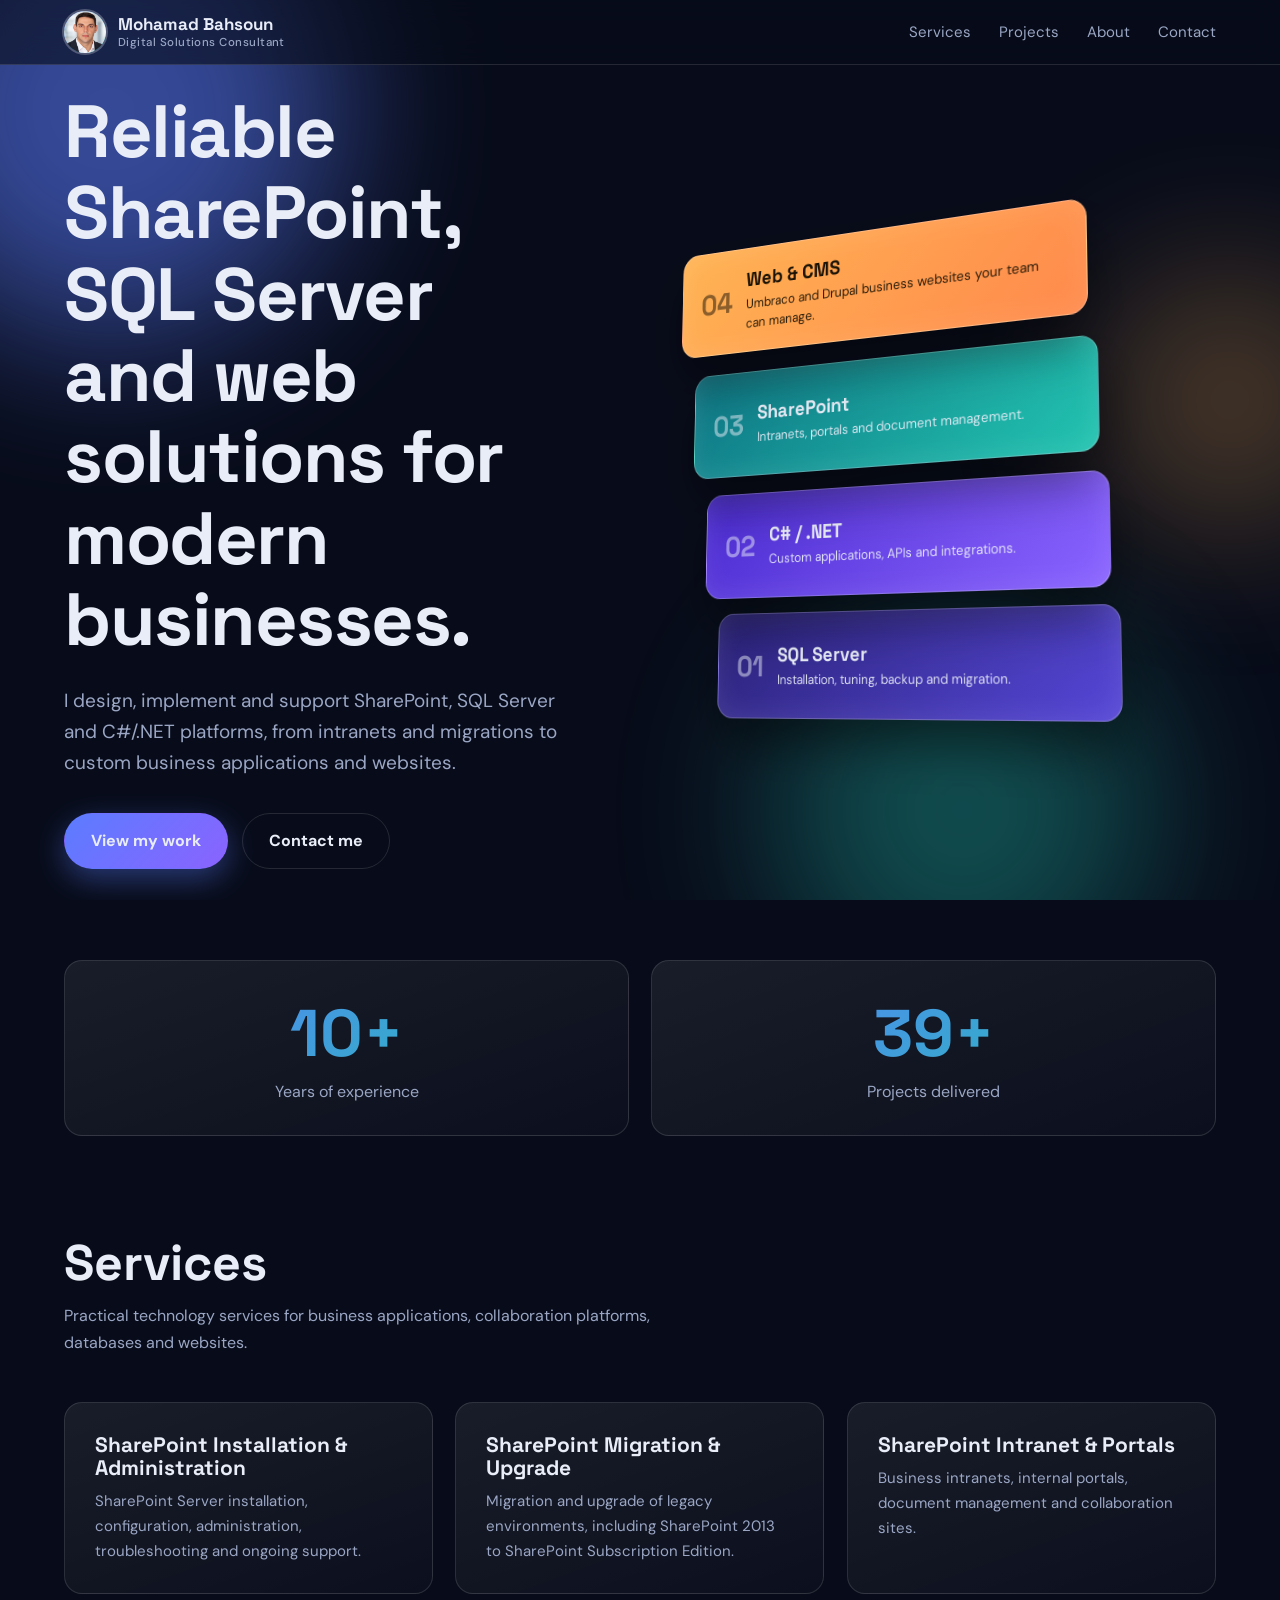
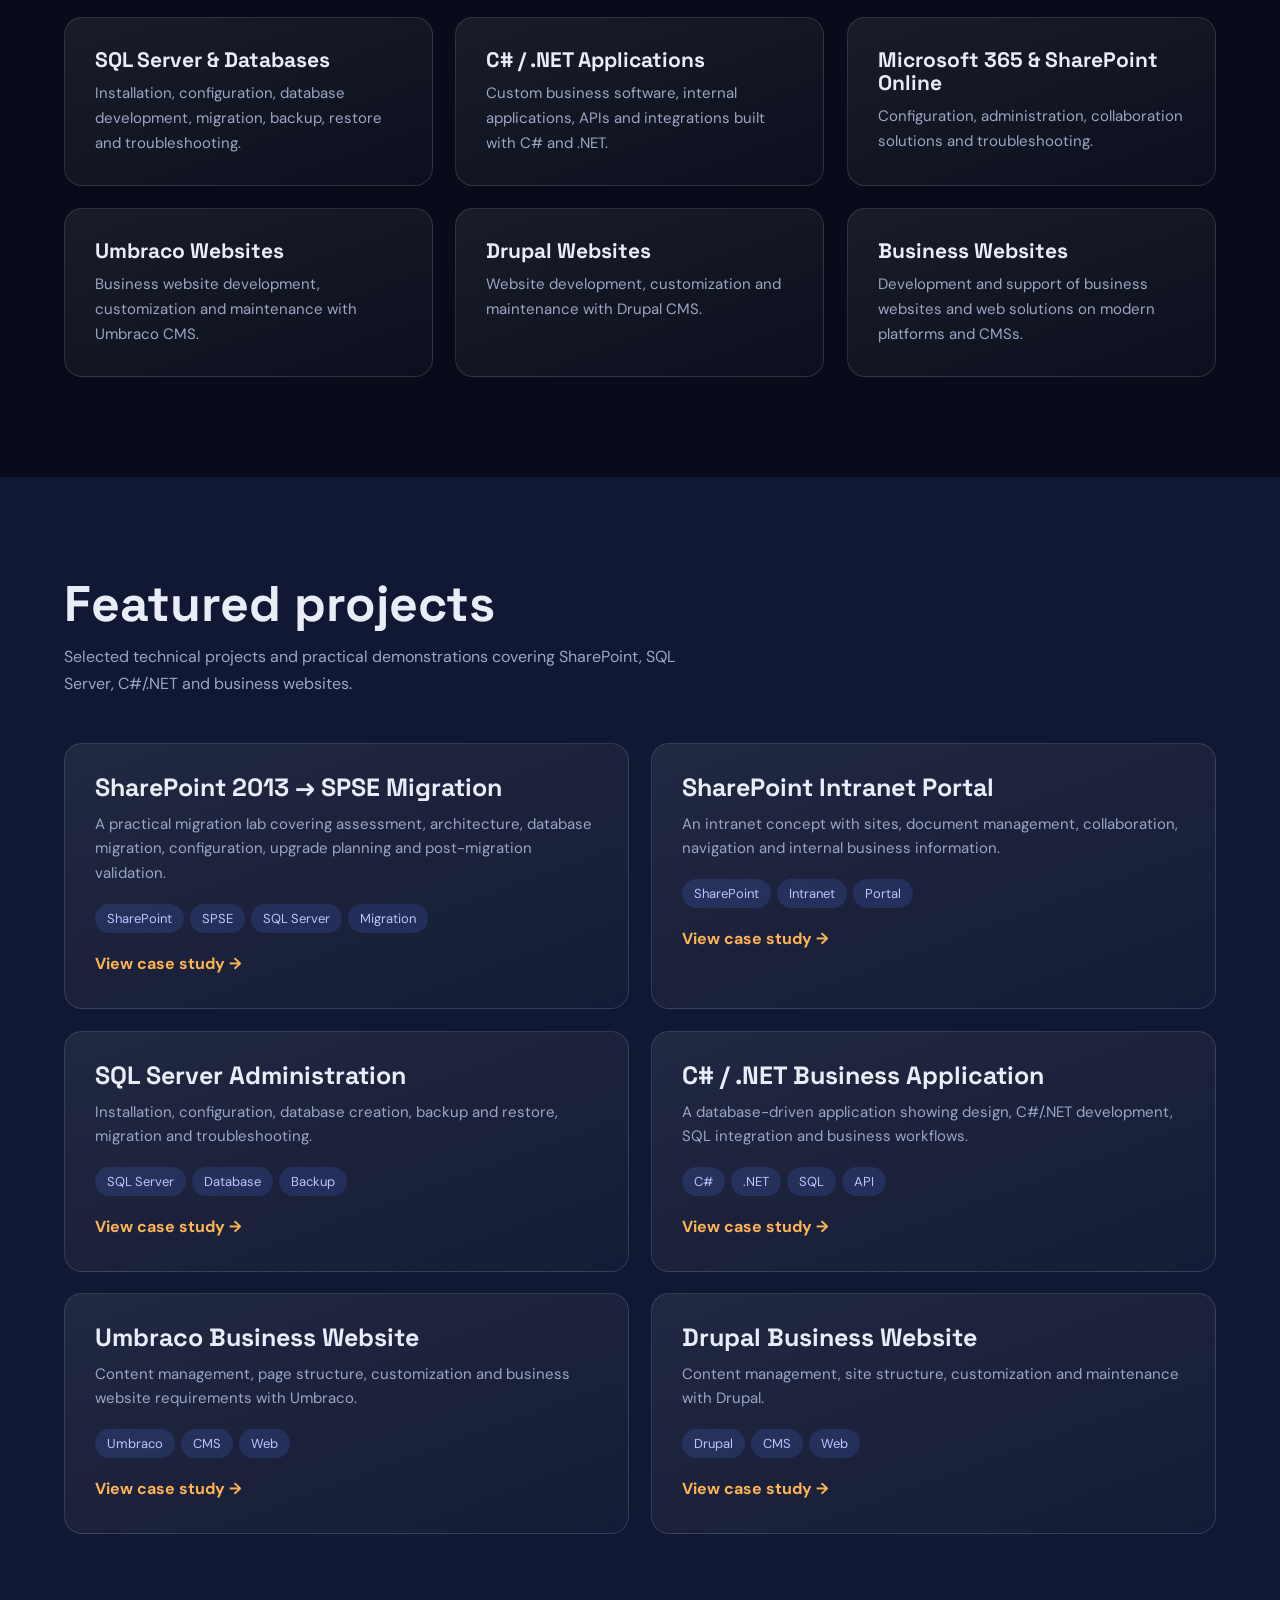
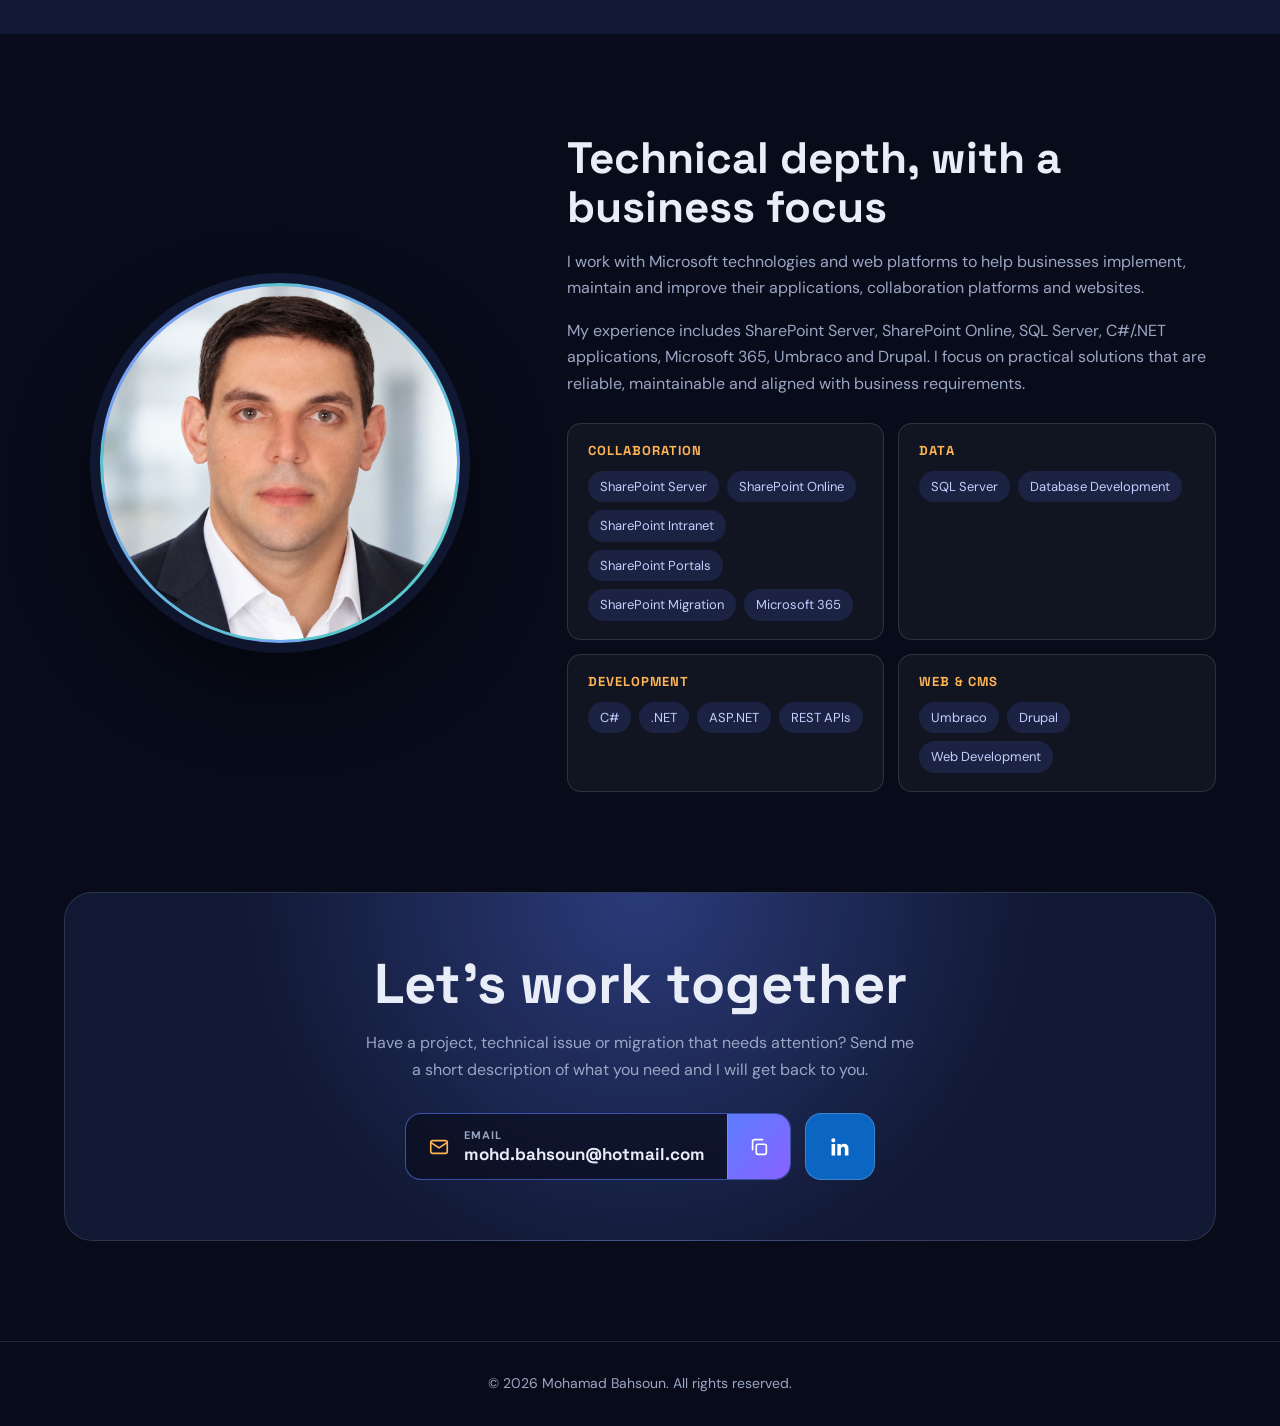
==== commit 696334e1: "Update index.html" ====
--- a/index.html
+++ b/index.html
@@ -144,13 +144,16 @@
 .cta h2{font-size:clamp(32px,5vw,56px);margin-bottom:16px}
 .cta p{color:var(--mute);max-width:560px;margin:0 auto 30px}
 footer{padding:30px 0;text-align:center;color:var(--mute);font-size:14px;border-top:1px solid var(--line)}
+ .cta{position:relative;overflow:hidden}
+.cta::before{content:"";position:absolute;top:0;left:-40%;width:40%;height:2px;background:linear-gradient(90deg,transparent,var(--amber),var(--blue),transparent);box-shadow:0 0 14px var(--blue);animation:sweep 4.5s ease-in-out infinite}
+@keyframes sweep{0%{left:-40%}100%{left:100%}}
 
 @media(max-width:860px){
 .nav ul{gap:16px}.nav ul a{font-size:13px}.logo b{font-size:15px}.av{width:36px;height:36px}.skills{grid-template-columns:1fr}
 .hero .wrap,.about{grid-template-columns:1fr}.scene{height:auto}:root{--ry0:-14deg}.layer{padding:12px 16px;height:104px}.layer em{display:none}.layer b{font-size:18px}.layer .d{font-size:12px}
 .pin{height:auto}.hero{position:relative;height:auto;min-height:100vh;padding:100px 0 60px}.g3,.g2{grid-template-columns:1fr}.about{gap:40px}.photo{max-width:320px}.cta{padding:40px 22px}.li svg{animation:none}}
 @media(max-width:560px){.logo small{display:none}.mail{flex-direction:column;width:100%}.mail button{border-left:0;border-top:1px solid var(--line);padding:14px}}
-@media(prefers-reduced-motion:reduce){.pin{height:auto}.hero{position:relative;height:auto;min-height:100vh;padding:100px 0 60px}.w i,.layer,.stack-wrap{animation:none!important}.cur{display:none}*{transition:none!important;scroll-behavior:auto!important}.rv{opacity:1;translate:0 0}}
+@media(prefers-reduced-motion:reduce){.pin{height:auto}.hero{position:relative;height:auto;min-height:100vh;padding:100px 0 60px}.w i,.layer,.stack-wrap{animation:none!important}.cur{display:none}*{transition:none!important;scroll-behavior:auto!important}.rv{opacity:1;translate:0 0}.cta::before{animation:none;display:none}}
 </style>
 </head>
 <body>
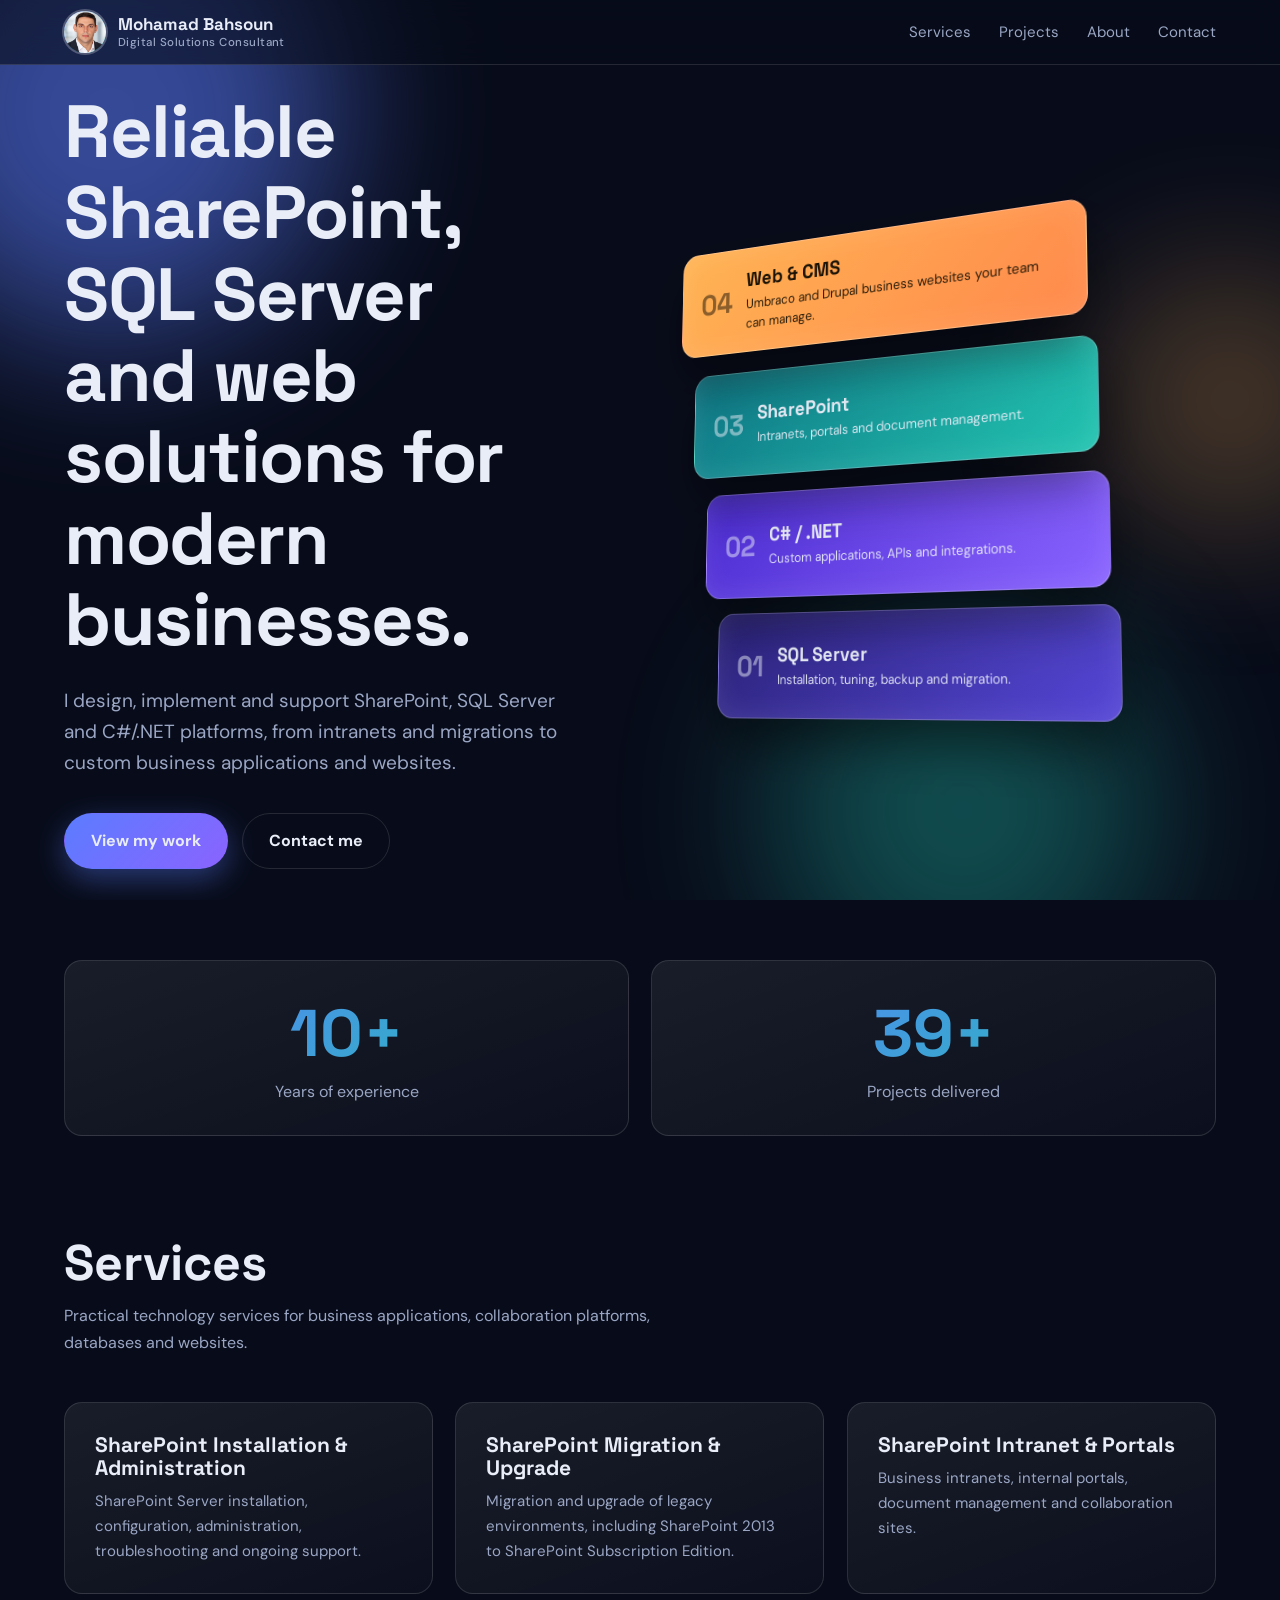
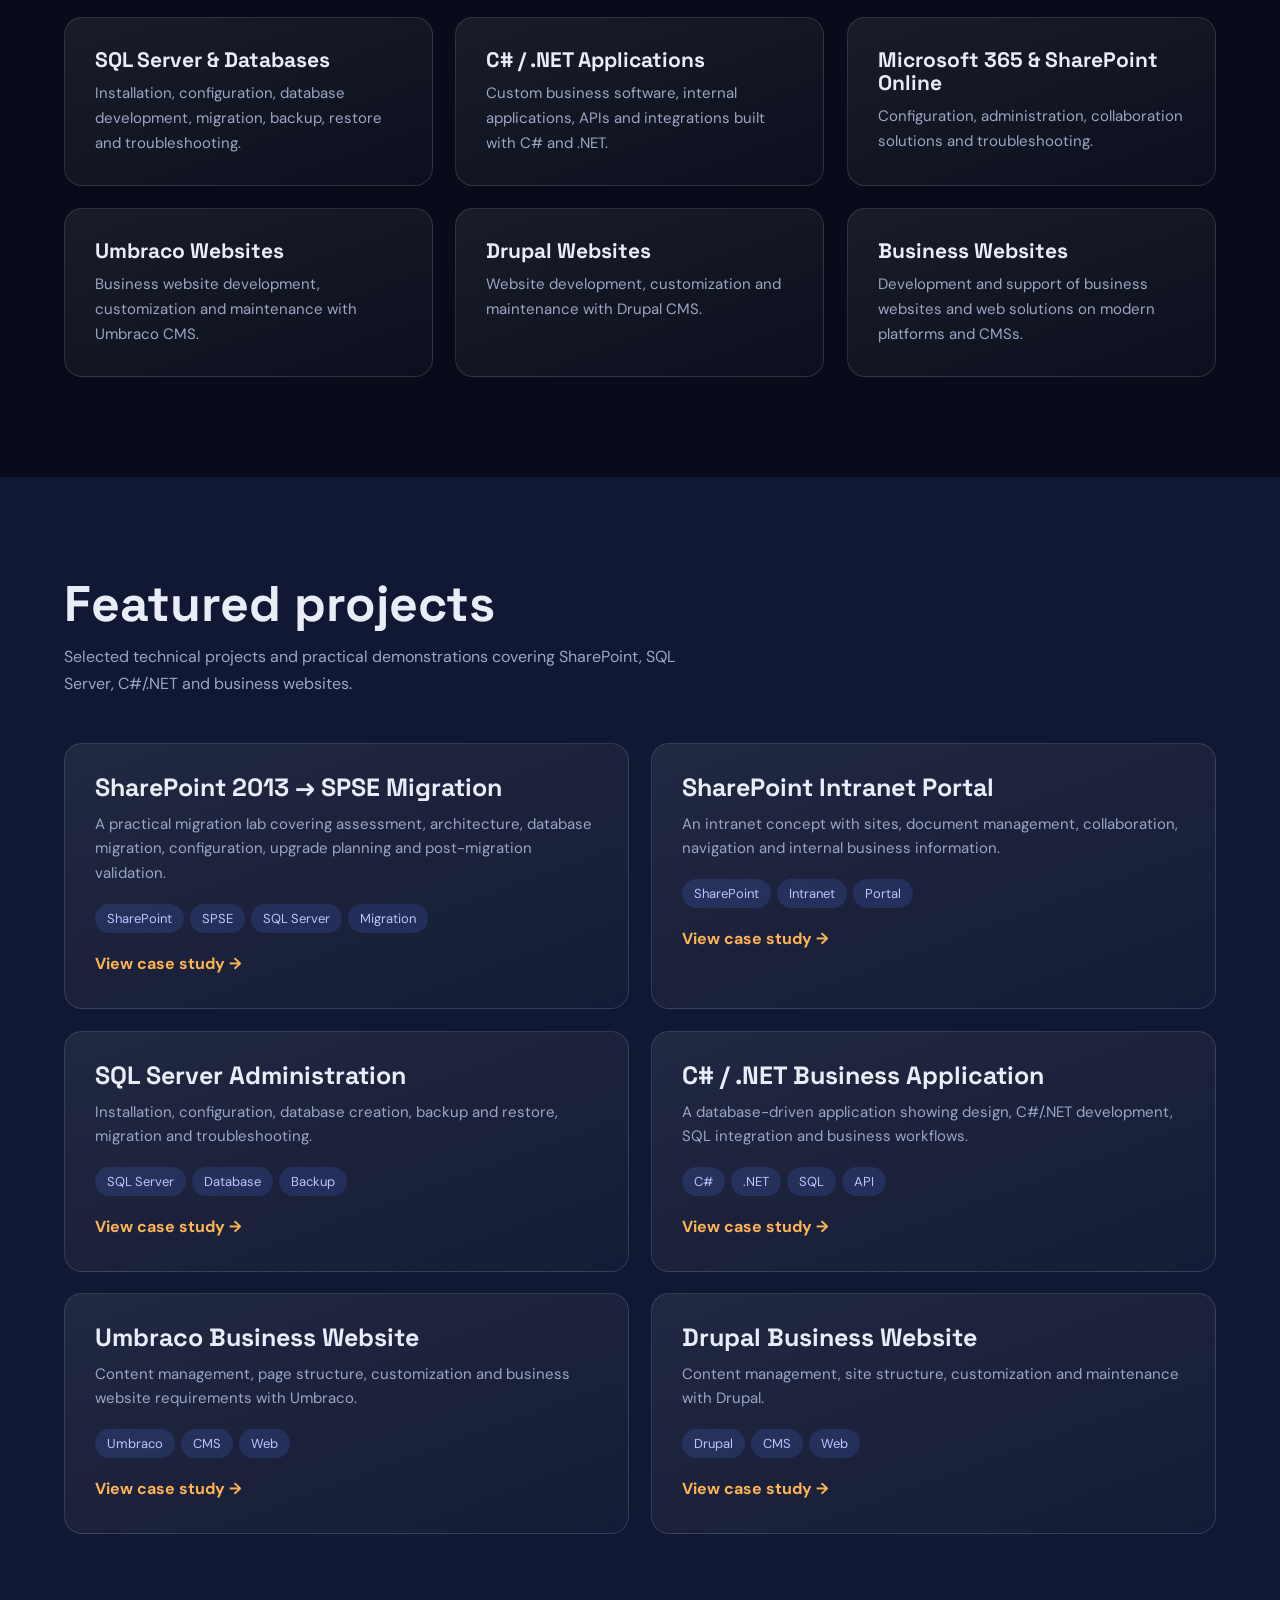
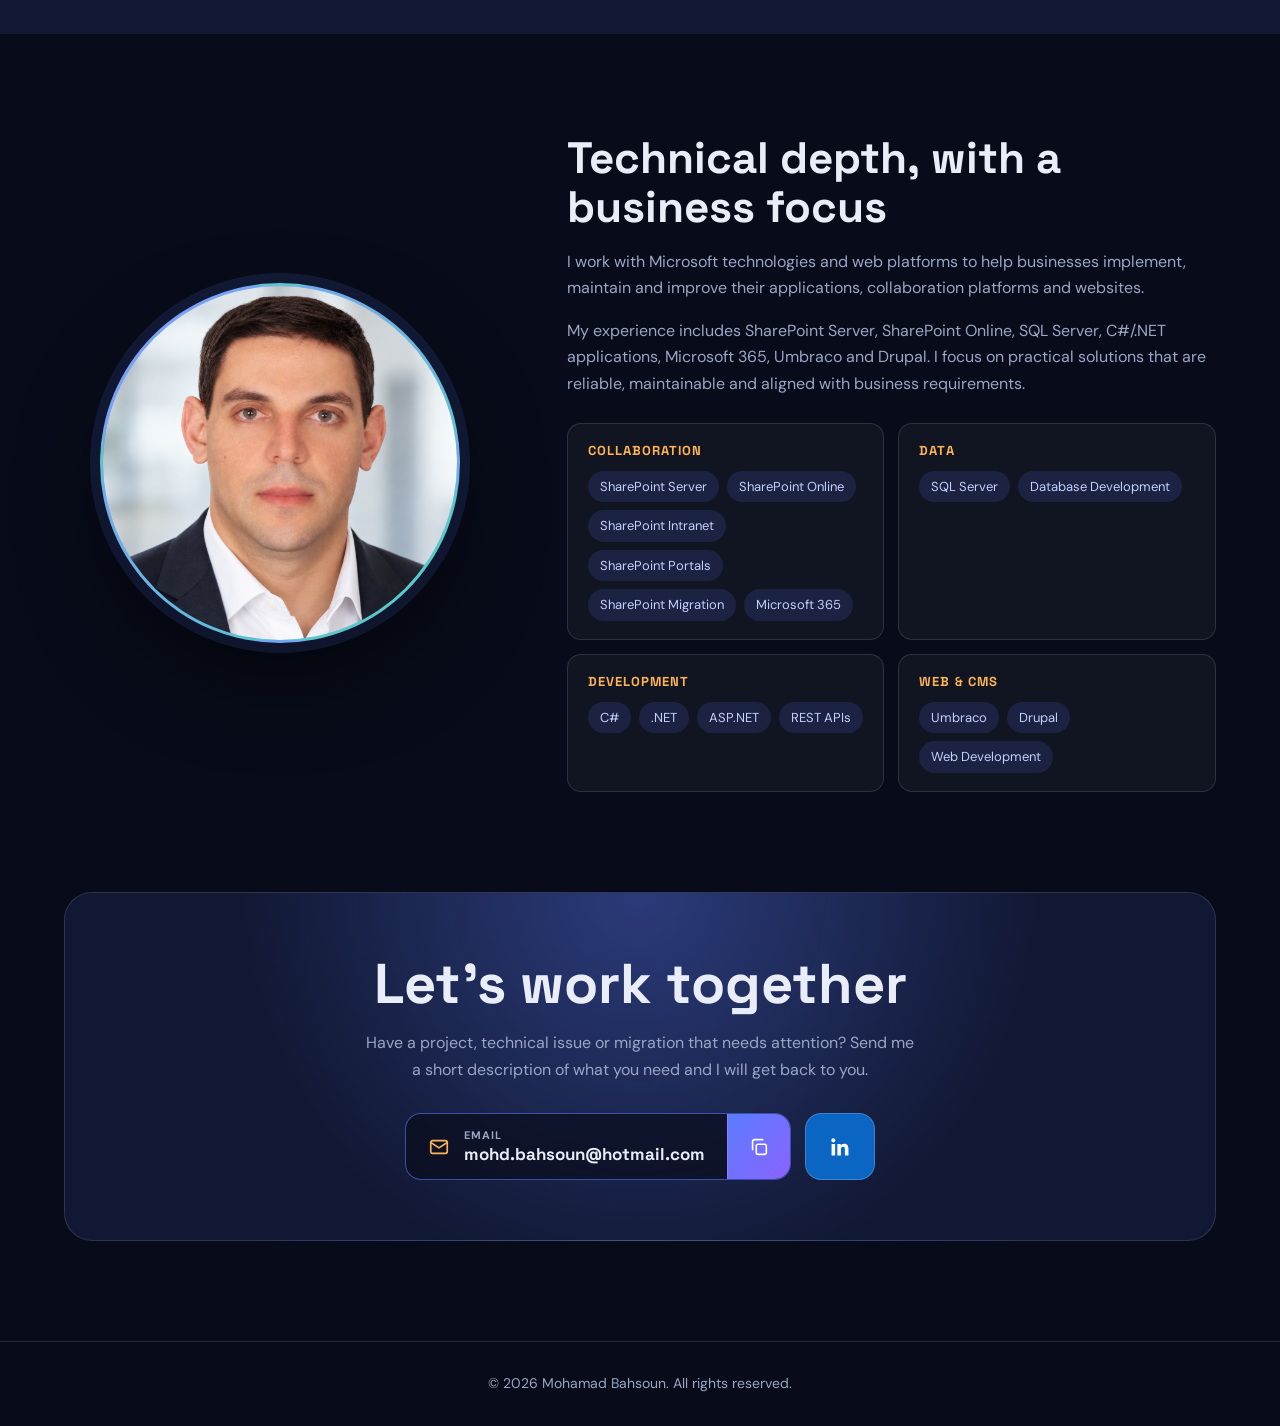
==== commit bef169e0: "Update index.html" ====
--- a/index.html
+++ b/index.html
@@ -134,7 +134,7 @@
 .mail button{display:flex;align-items:center;gap:8px;padding:0 24px;border:0;border-left:1px solid var(--line);background:linear-gradient(135deg,var(--blue),#8a63ff);color:#fff;font:700 14px var(--body);cursor:pointer}
 .mail button:hover{filter:brightness(1.15)}.mail button.done{background:var(--teal);color:#06231f}
 .li{display:flex;align-items:center;justify-content:center;padding:0 22px;border-radius:16px;background:#0a66c2;color:#fff;border:1px solid rgba(255,255,255,.2)}
-.li svg{width:24px;height:24px;animation:bounce 2.4s ease-in-out infinite}
+.li svg{display:block;width:24px;height:24px;transform-origin:center bottom;will-change:transform;animation:bounce 2.4s ease-in-out infinite}
 .li:hover{background:#0b5cad}.li:hover svg{animation-play-state:paused}
 .mail button .ck{display:none}.mail button.done .ck{display:block}.mail button.done .cp{display:none}
 .mail button{padding:0 20px}
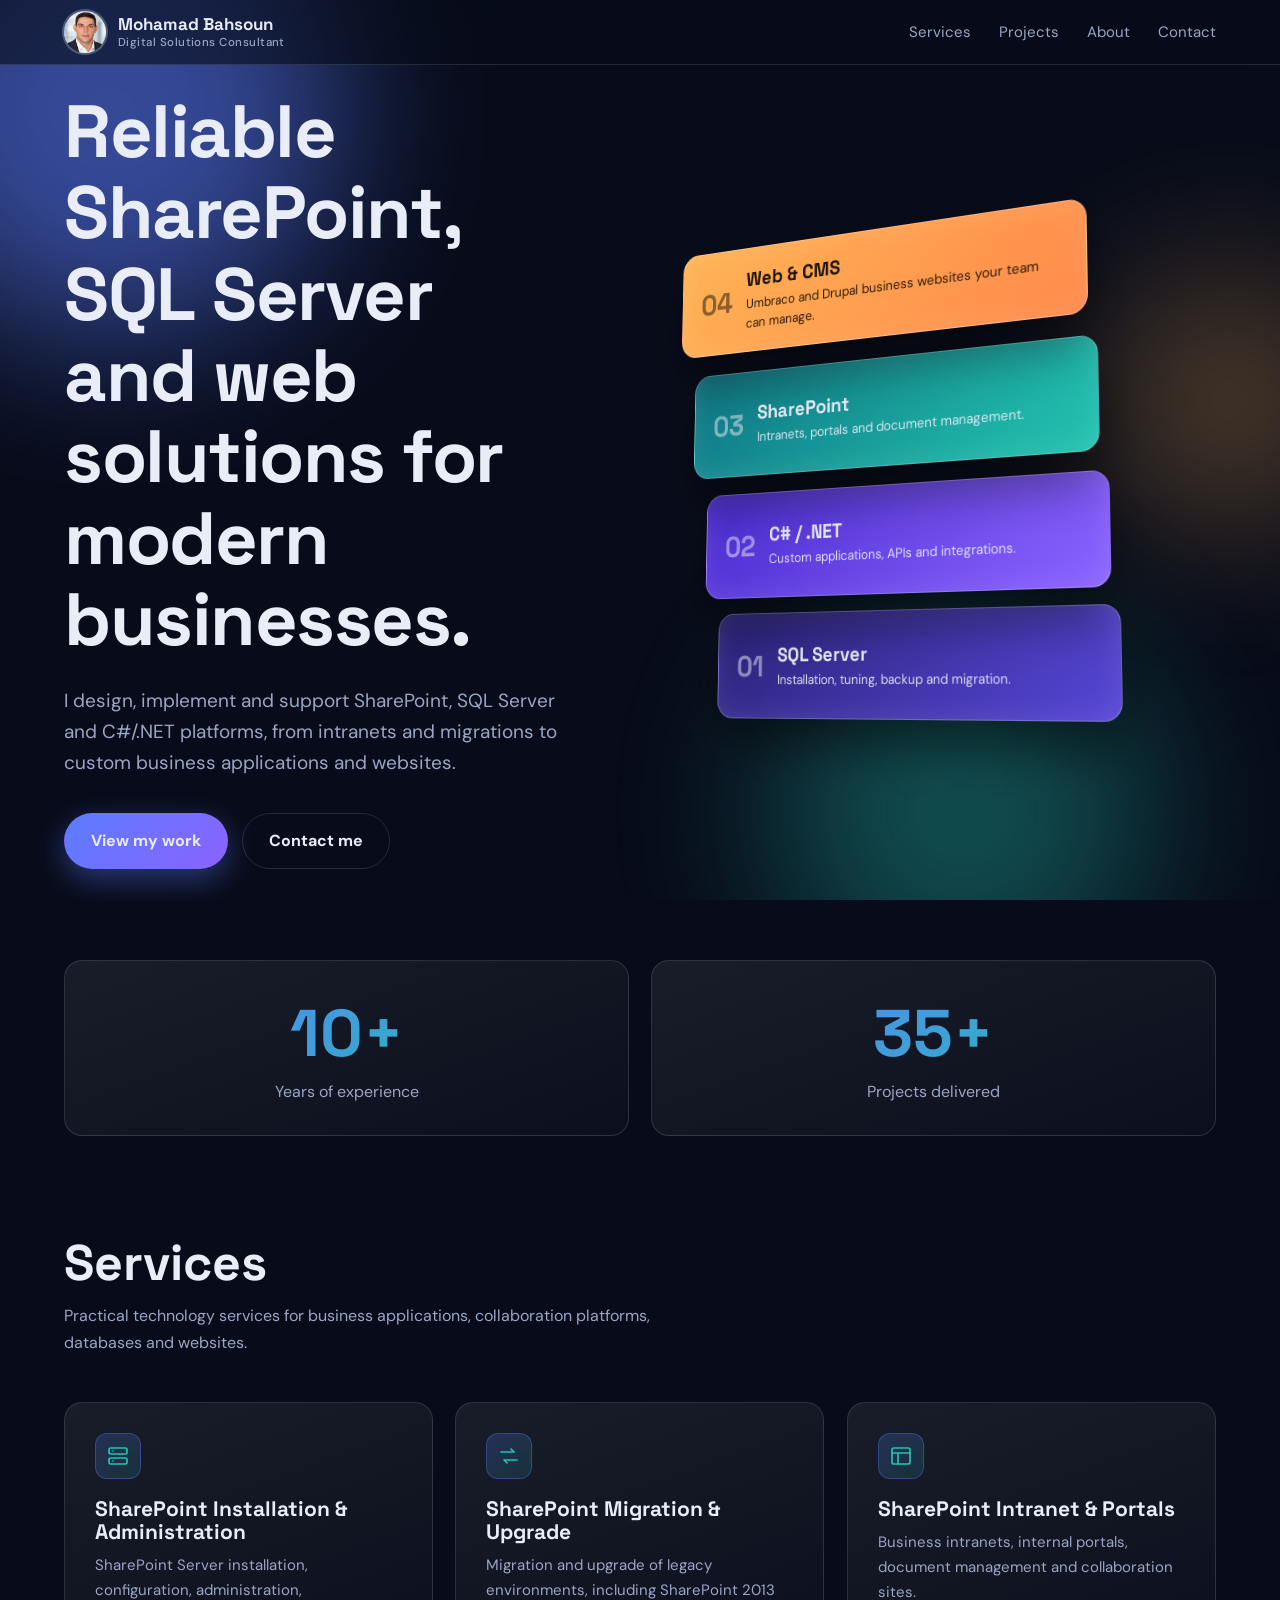
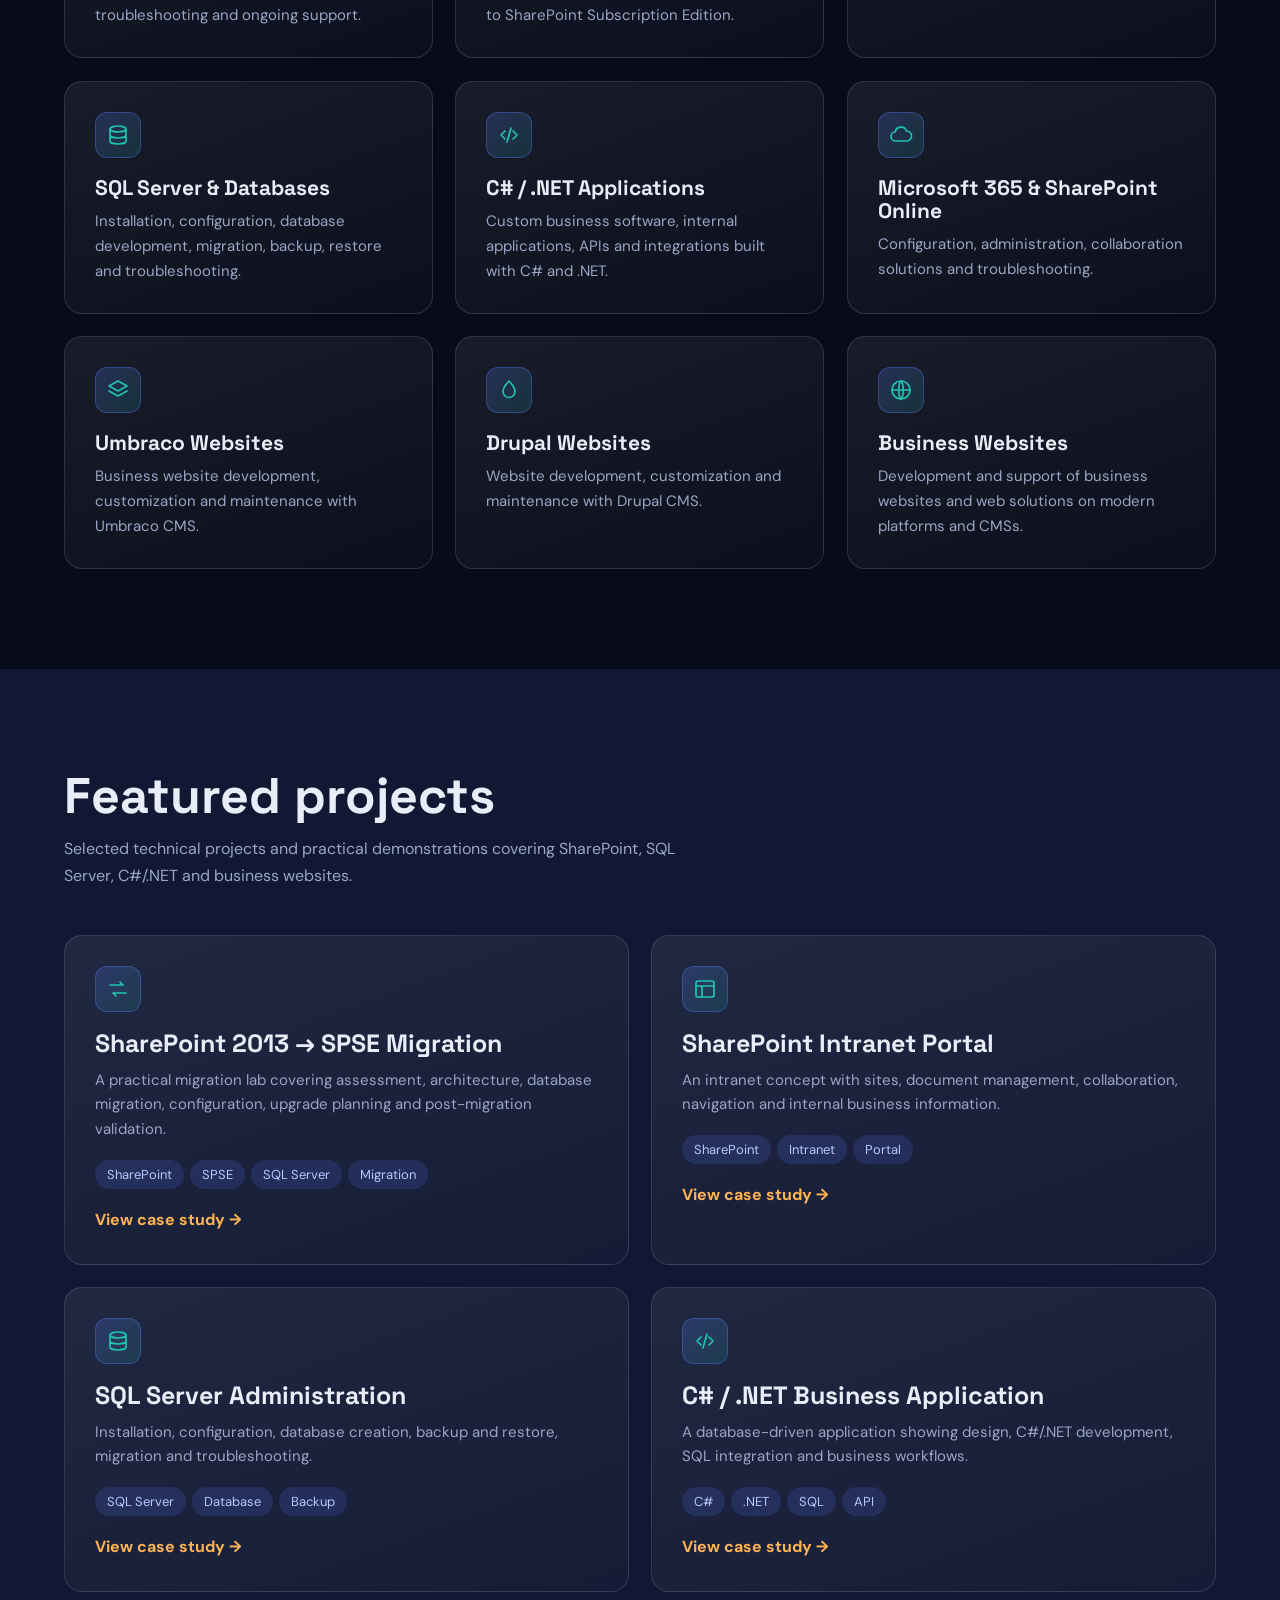
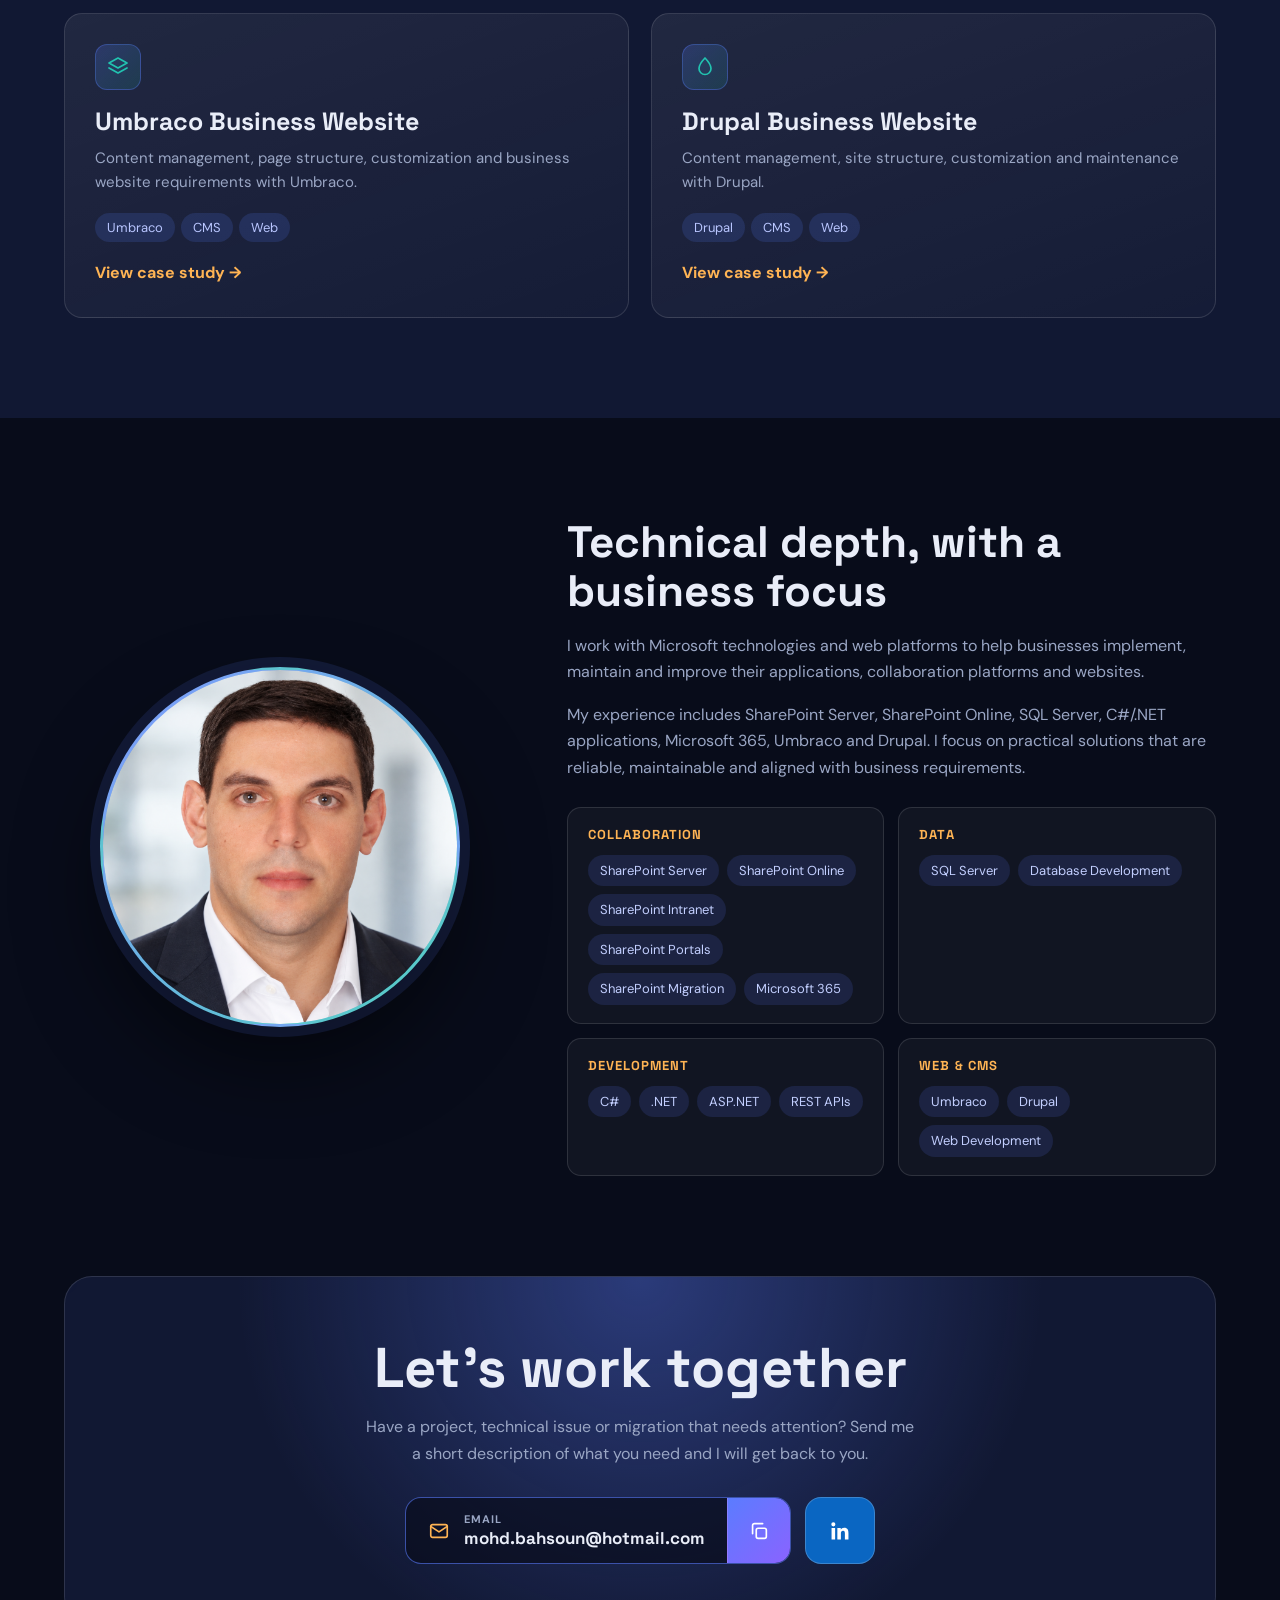
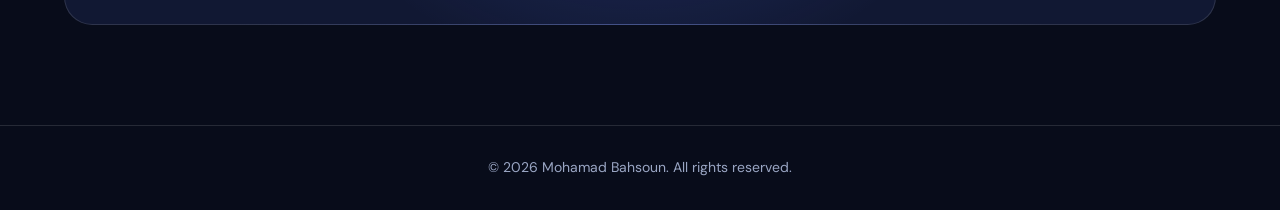
==== commit 1be10df3: "Update index.html" ====
--- a/index.html
+++ b/index.html
@@ -99,6 +99,9 @@
 transform:perspective(900px) rotateX(var(--rx,0deg)) rotateY(var(--ry,0deg));transform-style:preserve-3d;transition:transform .15s ease-out,border-color .2s;overflow:hidden}
 .card::after{content:"";position:absolute;inset:0;pointer-events:none;background:radial-gradient(circle at var(--gx,50%) var(--gy,0%),rgba(255,255,255,.16),transparent 55%);opacity:0;transition:opacity .2s}
 .card:hover{border-color:rgba(91,124,255,.6)}.card:hover::after{opacity:1}
+.ic{width:46px;height:46px;margin-bottom:18px;border-radius:12px;display:grid;place-items:center;color:var(--teal);background:linear-gradient(135deg,rgba(91,124,255,.22),rgba(34,195,176,.14));border:1px solid rgba(91,124,255,.35);transform:translateZ(36px);transition:color .2s,background .2s}
+.ic svg{width:24px;height:24px;fill:none;stroke:currentColor;stroke-width:1.7;stroke-linecap:round;stroke-linejoin:round}
+.card:hover .ic{color:#fff;background:linear-gradient(135deg,var(--blue),#8a63ff)}
 .card h3{font-size:21px;margin-bottom:10px;transform:translateZ(30px)}
 .card p{color:var(--mute);font-size:15px;transform:translateZ(16px)}
 .proj h3{font-size:25px}.proj p{margin-bottom:18px}
@@ -131,29 +134,30 @@
 .mail svg{width:22px;height:22px;flex:none}.mail a svg{color:var(--amber)}
 .mail small{display:block;font:700 11px var(--body);letter-spacing:.1em;text-transform:uppercase;color:var(--mute);line-height:1.4}
 .mail span{display:block;font:700 17px var(--head);word-break:break-all}
-.mail button{display:flex;align-items:center;gap:8px;padding:0 24px;border:0;border-left:1px solid var(--line);background:linear-gradient(135deg,var(--blue),#8a63ff);color:#fff;font:700 14px var(--body);cursor:pointer}
-.mail button:hover{filter:brightness(1.15)}.mail button.done{background:var(--teal);color:#06231f}
+.mail button{display:flex;align-items:center;gap:8px;padding:0 20px;border:0;border-left:1px solid var(--line);background:linear-gradient(135deg,var(--blue),#8a63ff);color:#fff;font:700 14px var(--body);cursor:pointer}
+.mail button .ck{display:none}.mail button.done .ck{display:block}.mail button.done .cp{display:none}
 .li{display:flex;align-items:center;justify-content:center;padding:0 22px;border-radius:16px;background:#0a66c2;color:#fff;border:1px solid rgba(255,255,255,.2)}
 .li svg{display:block;width:24px;height:24px;transform-origin:center bottom;will-change:transform;animation:bounce 2.4s ease-in-out infinite}
 .li:hover{background:#0b5cad}.li:hover svg{animation-play-state:paused}
-.mail button .ck{display:none}.mail button.done .ck{display:block}.mail button.done .cp{display:none}
-.mail button{padding:0 20px}
 @keyframes bounce{0%,50%,100%{transform:translateY(0)}20%{transform:translateY(-9px)}35%{transform:translateY(0)}42%{transform:translateY(-4px)}}
+.cta{position:relative;overflow:hidden}
+.cta::before{content:"";position:absolute;top:0;left:-40%;width:40%;height:2px;background:linear-gradient(90deg,transparent,var(--amber),var(--blue),transparent);box-shadow:0 0 14px var(--blue);animation:sweep 4.5s ease-in-out infinite}
+@keyframes sweep{0%{left:-40%}100%{left:100%}}
+.mail button:hover{filter:brightness(1.15)}.mail button.done{background:var(--teal);color:#06231f}
+
+
 /* Contact */
 .cta{padding:60px;border-radius:28px;border:1px solid var(--line);text-align:center;background:radial-gradient(circle at 50% 0%,rgba(91,124,255,.35),transparent 60%),var(--panel)}
 .cta h2{font-size:clamp(32px,5vw,56px);margin-bottom:16px}
 .cta p{color:var(--mute);max-width:560px;margin:0 auto 30px}
 footer{padding:30px 0;text-align:center;color:var(--mute);font-size:14px;border-top:1px solid var(--line)}
- .cta{position:relative;overflow:hidden}
-.cta::before{content:"";position:absolute;top:0;left:-40%;width:40%;height:2px;background:linear-gradient(90deg,transparent,var(--amber),var(--blue),transparent);box-shadow:0 0 14px var(--blue);animation:sweep 4.5s ease-in-out infinite}
-@keyframes sweep{0%{left:-40%}100%{left:100%}}
 
 @media(max-width:860px){
 .nav ul{gap:16px}.nav ul a{font-size:13px}.logo b{font-size:15px}.av{width:36px;height:36px}.skills{grid-template-columns:1fr}
 .hero .wrap,.about{grid-template-columns:1fr}.scene{height:auto}:root{--ry0:-14deg}.layer{padding:12px 16px;height:104px}.layer em{display:none}.layer b{font-size:18px}.layer .d{font-size:12px}
-.pin{height:auto}.hero{position:relative;height:auto;min-height:100vh;padding:100px 0 60px}.g3,.g2{grid-template-columns:1fr}.about{gap:40px}.photo{max-width:320px}.cta{padding:40px 22px}.li svg{animation:none}}
-@media(max-width:560px){.logo small{display:none}.mail{flex-direction:column;width:100%}.mail button{border-left:0;border-top:1px solid var(--line);padding:14px}}
-@media(prefers-reduced-motion:reduce){.pin{height:auto}.hero{position:relative;height:auto;min-height:100vh;padding:100px 0 60px}.w i,.layer,.stack-wrap{animation:none!important}.cur{display:none}*{transition:none!important;scroll-behavior:auto!important}.rv{opacity:1;translate:0 0}.cta::before{animation:none;display:none}}
+.pin{height:auto}.hero{position:relative;height:auto;min-height:100vh;padding:100px 0 60px}.g3,.g2{grid-template-columns:1fr}.about{gap:40px}.photo{max-width:320px}.cta{padding:40px 22px}}
+@media(max-width:560px){.logo small{display:none}.mail{flex-direction:column;width:100%}.mail button{border-left:0;border-top:1px solid var(--line);padding:14px;justify-content:center}.li{width:100%;padding:14px}}
+@media(prefers-reduced-motion:reduce){.li svg{animation:none}.cta::before{animation:none;display:none}.pin{height:auto}.hero{position:relative;height:auto;min-height:100vh;padding:100px 0 60px}.w i,.layer,.stack-wrap{animation:none!important}.cur{display:none}*{transition:none!important;scroll-behavior:auto!important}.rv{opacity:1;translate:0 0}}
 </style>
 </head>
 <body>
@@ -220,7 +224,7 @@
 <script>
 /* ---- EDIT THESE ---- */
 const LINKEDIN="https://www.linkedin.com/in/mohamad-bahsoun-79140264";            // e.g. "https://www.linkedin.com/in/your-name"
-const STATS=[[10,"+","Years of experience"],[40,"+","Projects delivered"]];               // e.g. [[10,"+","Years of experience"],[50,"+","Projects delivered"]]
+const STATS=[[10,"+","Years of experience"],[35,"+","Projects delivered"]];               // e.g. [[10,"+","Years of experience"],[50,"+","Projects delivered"]]
 /* -------------------- */
 const S=[["SharePoint Installation & Administration","SharePoint Server installation, configuration, administration, troubleshooting and ongoing support."],
 ["SharePoint Migration & Upgrade","Migration and upgrade of legacy environments, including SharePoint 2013 to SharePoint Subscription Edition."],
@@ -242,8 +246,20 @@
 ["Development","C#|.NET|ASP.NET|REST APIs"],
 ["Web & CMS","Umbraco|Drupal|Web Development"]];
 const $=s=>document.querySelector(s);
-$('#svc').innerHTML=S.map(s=>`<div class="card tilt rv"><h3>${s[0]}</h3><p>${s[1]}</p></div>`).join('');
-$('#prj').innerHTML=P.map(p=>`<div class="card proj tilt rv"><h3>${p[0]}</h3><p>${p[1]}</p><div>${p[2].map(t=>`<span class="tag">${t}</span>`).join('')}</div><a class="more" href="projects/${p[3]}.html">View case study →</a></div>`).join('');
+const IC={
+server:'<rect x="3" y="4" width="18" height="6" rx="1.5"/><rect x="3" y="14" width="18" height="6" rx="1.5"/><path d="M7 7h.01M7 17h.01"/>',
+migrate:'<path d="M4 8h13l-3-3M20 16H7l3 3"/>',
+portal:'<rect x="3" y="4" width="18" height="16" rx="2"/><path d="M3 9h18M9 9v11"/>',
+db:'<ellipse cx="12" cy="6" rx="8" ry="3"/><path d="M4 6v6c0 1.7 3.6 3 8 3s8-1.3 8-3V6M4 12v6c0 1.7 3.6 3 8 3s8-1.3 8-3v-6"/>',
+code:'<path d="m8 8-4 4 4 4M16 8l4 4-4 4M14 5l-4 14"/>',
+cloud:'<path d="M6.5 18a4.5 4.5 0 0 1-.4-8.98A6 6 0 0 1 17.6 8a4.5 4.5 0 0 1-.1 10z"/>',
+layers:'<path d="m12 3 9 5-9 5-9-5 9-5zM3 13l9 5 9-5"/>',
+drop:'<path d="M12 3s6 6.2 6 10.5A6 6 0 0 1 6 13.5C6 9.2 12 3 12 3z"/>',
+globe:'<circle cx="12" cy="12" r="9"/><path d="M3 12h18M12 3c3 3.2 3 14.8 0 18M12 3c-3 3.2-3 14.8 0 18"/>'};
+const SI=['server','migrate','portal','db','code','cloud','layers','drop','globe'],PI=['migrate','portal','db','code','layers','drop'];
+const ico=k=>`<div class="ic" aria-hidden="true"><svg viewBox="0 0 24 24">${IC[k]}</svg></div>`;
+$('#svc').innerHTML=S.map((s,i)=>`<div class="card tilt rv">${ico(SI[i])}<h3>${s[0]}</h3><p>${s[1]}</p></div>`).join('');
+$('#prj').innerHTML=P.map((p,i)=>`<div class="card proj tilt rv">${ico(PI[i])}<h3>${p[0]}</h3><p>${p[1]}</p><div>${p[2].map(t=>`<span class="tag">${t}</span>`).join('')}</div><a class="more" href="projects/${p[3]}.html">View case study →</a></div>`).join('');
 $('#sk').innerHTML=K.map(k=>`<div class="sg"><h4>${k[0]}</h4><div>${k[1].split('|').map(x=>`<span>${x}</span>`).join('')}</div></div>`).join('');
 $('#cp').onclick=async function(){const m='mohd.bahsoun@hotmail.com';try{await navigator.clipboard.writeText(m)}catch(e){const t=document.createElement('textarea');t.value=m;document.body.appendChild(t);t.select();document.execCommand('copy');t.remove()}this.classList.add('done');setTimeout(()=>this.classList.remove('done'),2000)};
 
@@ -265,22 +281,22 @@
 function onScroll(){
  const y=scrollY,pinned=getComputedStyle(hero).position==='sticky';
  const p=pinned?Math.min(Math.max(y/(pin.offsetHeight-innerHeight),0),1):Math.min(y/700,1)*.5;
- root.style.setProperty('--p',p.toFixed(3));
- root.style.setProperty('--spread',(p*110).toFixed(1));
+ //root.style.setProperty('--p',p.toFixed(3));
+ //root.style.setProperty('--spread',(p*110).toFixed(1));
  orbs.forEach(o=>o.style.transform=`translate3d(0,${y*o.dataset.speed}px,0)`);
  //copy.style.opacity=pinned?Math.max(0,1-p*4):'';
  //copy.style.translate=pinned?`0 ${-p*80}px`:'';
  //copy.style.pointerEvents=pinned&&p>.2?'none':'';
 
 }
-//addEventListener('scroll',()=>requestAnimationFrame(onScroll),{passive:true});onScroll();
+addEventListener('scroll',()=>requestAnimationFrame(onScroll),{passive:true});onScroll();
 
 if(matchMedia('(hover:hover) and (pointer:fine)').matches){
  const cur=$('.cur'),mags=[...document.querySelectorAll('.mag')];let cx=0,cy=0,tx=0,ty=0;
  mags.forEach(b=>{b._x=0;b._y=0});
  addEventListener('mousemove',e=>{
-  //root.style.setProperty('--mx',(e.clientX/innerWidth*2-1).toFixed(3));
-  //root.style.setProperty('--my',(e.clientY/innerHeight*2-1).toFixed(3));
+  root.style.setProperty('--mx',(e.clientX/innerWidth*2-1).toFixed(3));
+  root.style.setProperty('--my',(e.clientY/innerHeight*2-1).toFixed(3));
   tx=e.clientX;ty=e.clientY;cur.style.opacity=1;
   cur.classList.toggle('big',!!e.target.closest('a,button,.card'));
   mags.forEach(b=>{const r=b.getBoundingClientRect(),dx=e.clientX-(r.left+r.width/2-b._x),dy=e.clientY-(r.top+r.height/2-b._y);
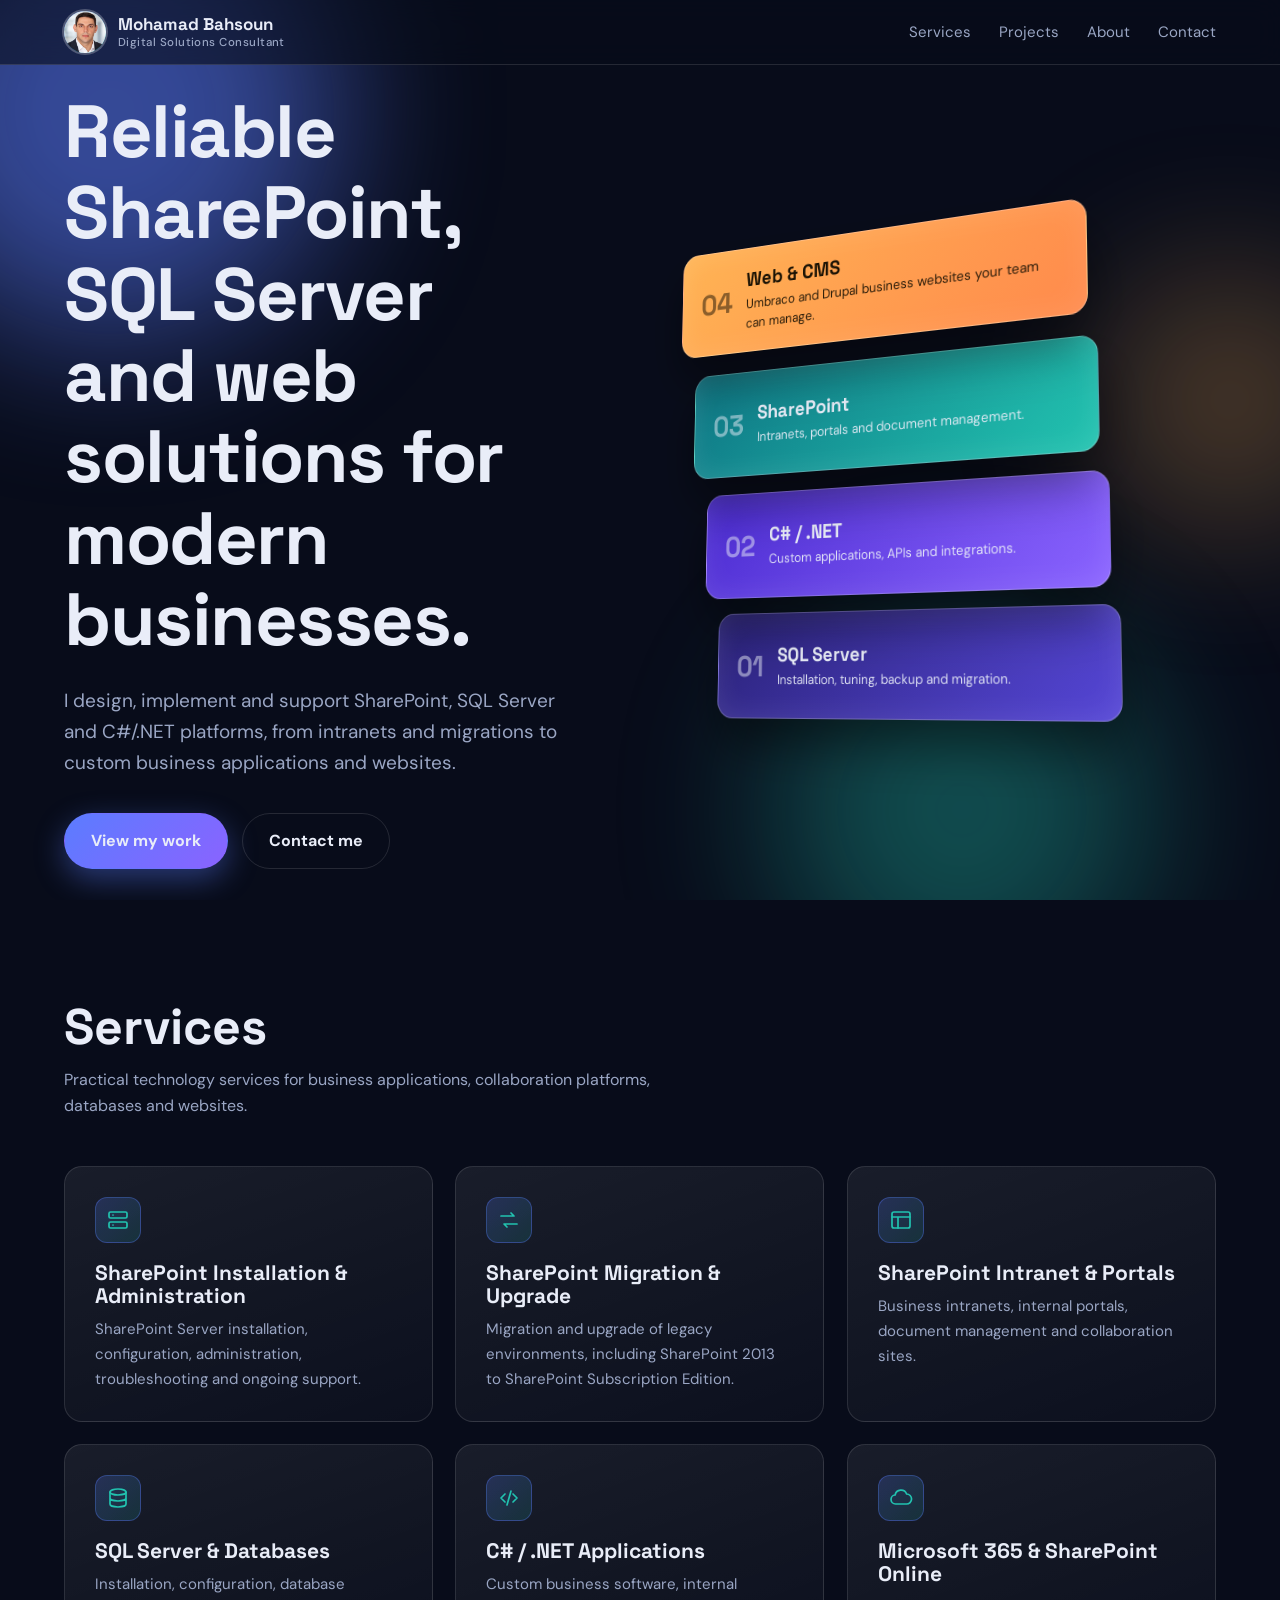
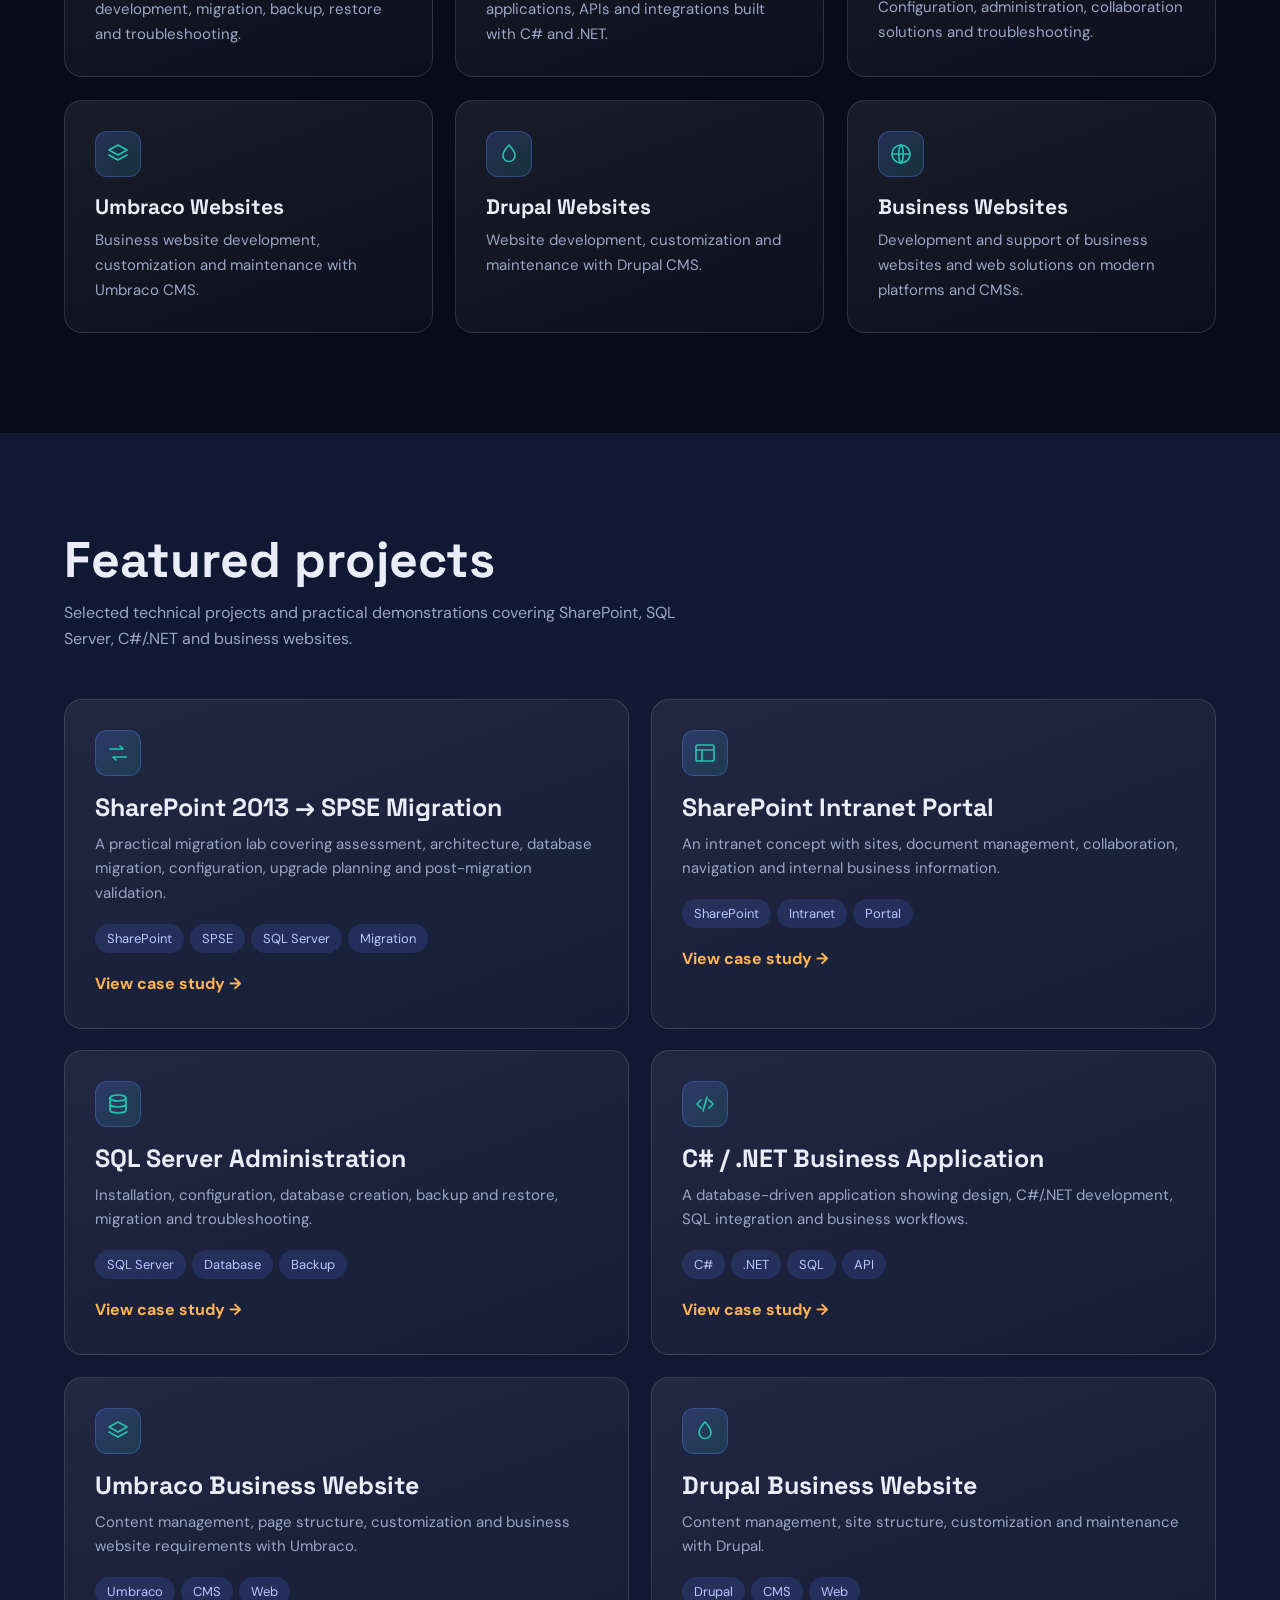
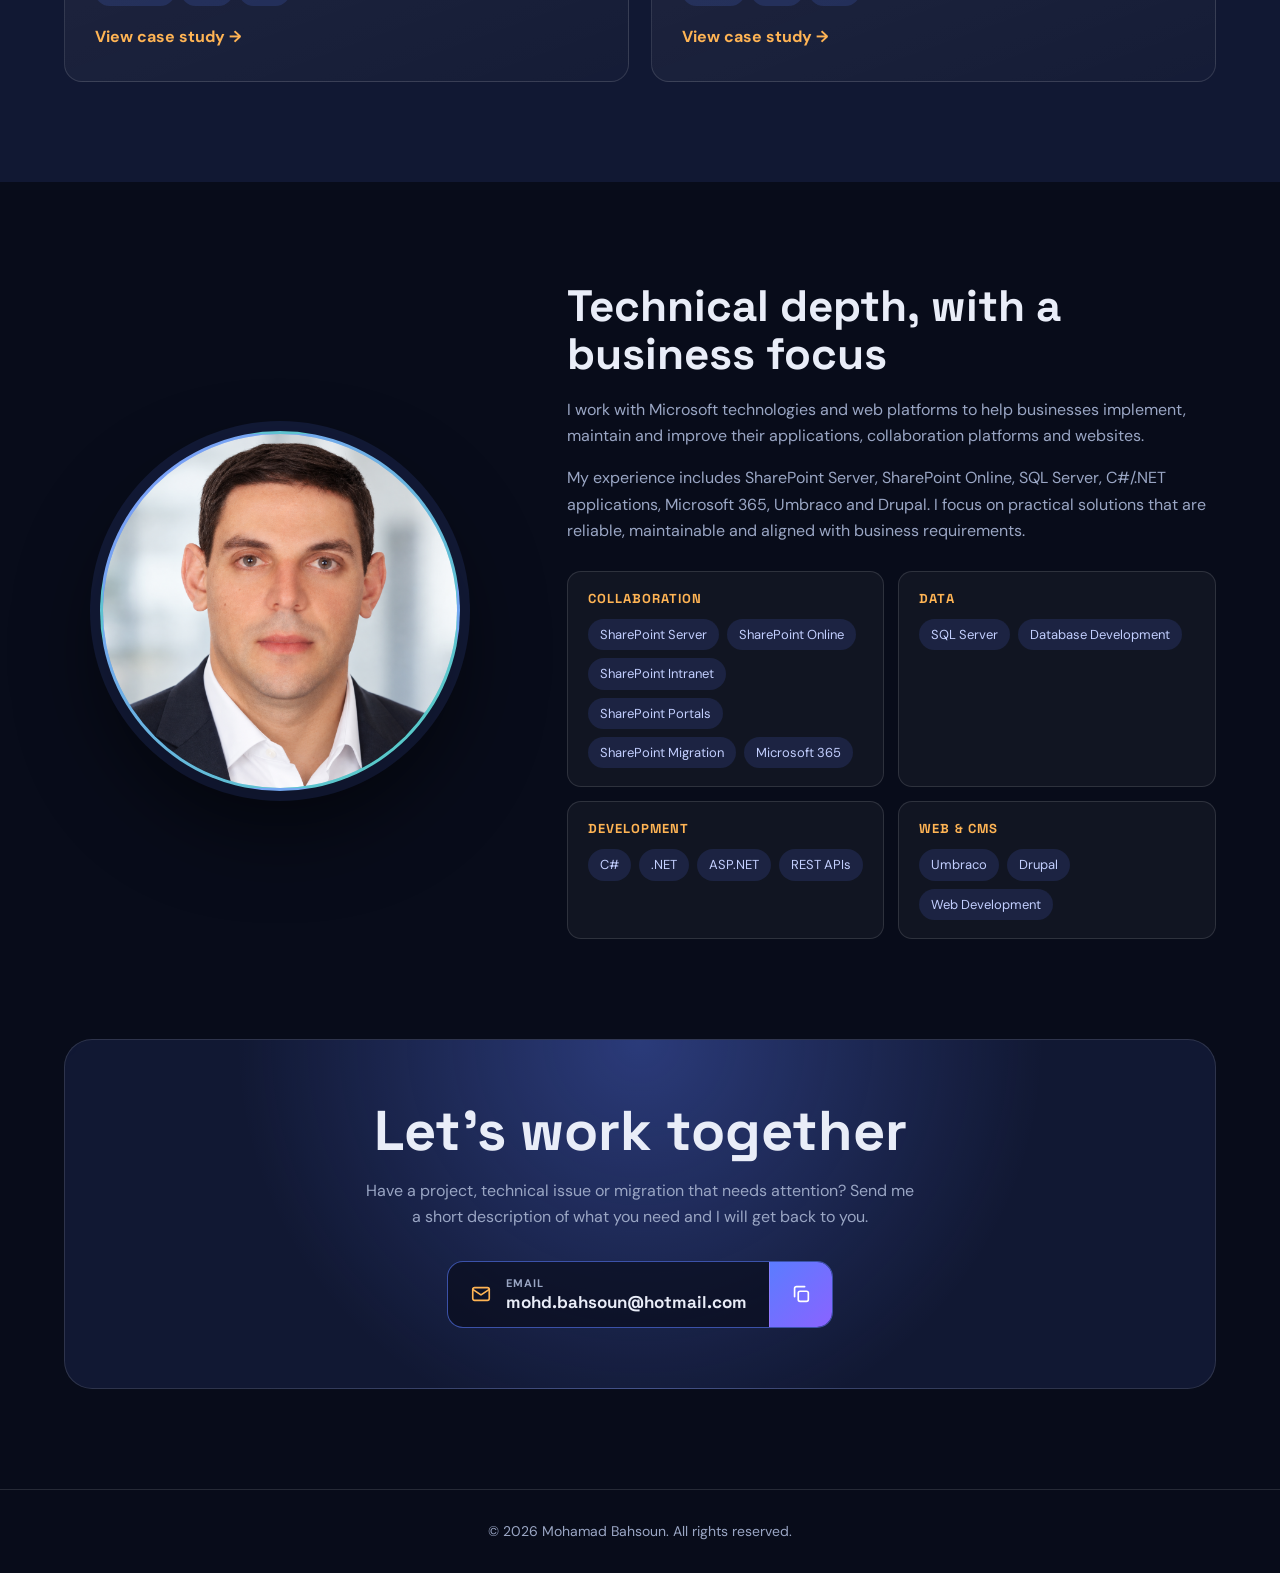
==== commit 3528c059: "Add files via upload" ====
--- a/index.html
+++ b/index.html
@@ -16,149 +16,7 @@
 <link rel="preconnect" href="https://fonts.googleapis.com">
 <link rel="preconnect" href="https://fonts.gstatic.com" crossorigin>
 <link href="https://fonts.googleapis.com/css2?family=Space+Grotesk:wght@500;700&family=DM+Sans:wght@400;500;700&display=swap" rel="stylesheet">
-<style>
-:root{--bg:#080c1a;--panel:#111833;--line:rgba(255,255,255,.12);--text:#e9edf8;--mute:#9aa6c4;--blue:#5b7cff;--teal:#22c3b0;--amber:#ffb454;
---mx:0;--my:0;--spread:0;--p:0;--ry0:-26deg;
---head:'Space Grotesk',system-ui,sans-serif;--body:'DM Sans',system-ui,sans-serif}
-*{box-sizing:border-box;margin:0;padding:0}
-html{scroll-behavior:smooth;scroll-padding-top:70px}
-body{font-family:var(--body);background:var(--bg);color:var(--text);line-height:1.65;overflow-x:hidden}
-a{color:inherit;text-decoration:none}
-*{-webkit-tap-highlight-color:transparent}
-@media(hover:none),(pointer:coarse){.cur{display:none!important}}
-:focus-visible{outline:2px solid var(--amber);outline-offset:3px}
-:focus:not(:focus-visible){outline:none}
-.wrap{width:90%;max-width:1160px;margin:auto}
-h1,h2,h3{font-family:var(--head);line-height:1.1}
-
-nav{position:fixed;top:0;left:0;right:0;z-index:50;backdrop-filter:blur(14px);background:rgba(8,12,26,.6);border-bottom:1px solid var(--line)}
-.nav{height:64px;display:flex;align-items:center;justify-content:space-between}
-.logo{display:flex;align-items:center;gap:12px;font-family:var(--head)}.logo b{display:block;font-size:17px;line-height:1.2}.logo small{display:block;font:500 11.5px var(--body);color:var(--mute);letter-spacing:.04em}
-.av{width:42px;height:42px;border-radius:50%;position:relative;overflow:hidden;flex:none;display:grid;place-items:center;font:700 14px var(--head);background:linear-gradient(135deg,var(--blue),var(--teal));box-shadow:0 0 0 2px rgba(255,255,255,.25)}
-.av img{position:absolute;inset:0;width:100%;height:100%;object-fit:cover;object-position:center 20%}.av.ok{font-size:0}
-.nav ul{display:flex;gap:28px;list-style:none}
-.nav ul a{color:var(--mute);font-size:15px;transition:color .2s}
-.nav ul a:hover{color:#fff}
-
-/* Hero */
-.pin{height:100vh;position:relative}.hero{position:sticky;top:0;height:100vh;display:flex;align-items:center;padding:60px 0 0;overflow:hidden}
-.orb{position:absolute;border-radius:50%;filter:blur(80px);opacity:.55;will-change:transform;pointer-events:none}
-.o1{width:460px;height:460px;background:var(--blue);top:-120px;left:-120px}
-.o2{width:380px;height:380px;background:var(--teal);bottom:-100px;right:10%;opacity:.35}
-.o3{width:260px;height:260px;background:var(--amber);top:30%;right:-80px;opacity:.28}
-.hero .wrap{display:grid;grid-template-columns:.9fr 1.1fr;gap:30px;align-items:center;position:relative}
-.hero h1{font-size:clamp(40px,6vw,74px);letter-spacing:-.02em;margin-bottom:24px}
-.hero p{font-size:19px;color:var(--mute);max-width:540px;margin-bottom:34px}
-.btns{display:flex;gap:14px;flex-wrap:wrap}
-.btn{padding:14px 26px;border-radius:999px;font-weight:700;border:1px solid var(--line);transition:transform .2s,box-shadow .2s,background .2s,translate .3s cubic-bezier(.2,.8,.2,1)}
-.btn.p{background:linear-gradient(135deg,var(--blue),#8a63ff);border-color:transparent;box-shadow:0 10px 30px rgba(91,124,255,.4)}
-.btn:hover{transform:translateY(-3px)}
-.btn.s:hover{background:rgba(255,255,255,.07)}
-
-/* 3D stack */
-.scene{perspective:1500px;display:grid;place-items:center;padding:10px 0}
-.stack-wrap{transform-style:preserve-3d;animation:intro 1.8s cubic-bezier(.2,.8,.2,1) both,sway 9s ease-in-out 2s infinite}
-.stack{position:relative;width:min(440px,86vw);height:474px;transform-style:preserve-3d;
-transform:rotateX(calc(8deg + var(--my)*-5deg)) rotateY(calc(var(--ry0) - var(--p)*16deg + var(--mx)*8deg));transition:transform .15s ease-out}
-.layer{position:absolute;left:0;right:0;top:calc((3 - var(--i))*122px);height:108px;border-radius:18px;padding:16px 22px;display:flex;align-items:center;gap:16px;text-align:left;
-border:1px solid rgba(255,255,255,.28);background:linear-gradient(135deg,var(--a),var(--b));
-transform:translateZ(calc(var(--i)*(26px + var(--spread)*1px)));box-shadow:0 24px 50px rgba(0,0,0,.45),inset 0 0 30px rgba(255,255,255,.1);
-animation:flip 1s cubic-bezier(.2,.8,.2,1) both;animation-delay:calc((3 - var(--i))*.18s + .3s)}
-.layer em{font:700 30px var(--head);font-style:normal;opacity:.5;flex:none}
-.layer b{display:block;font:700 20px var(--head);margin-bottom:3px}
-.layer .d{display:block;font:400 13.5px/1.45 var(--body);opacity:.92}
-.l0{--i:0;--a:#2a2278;--b:#5546d6}.l1{--i:1;--a:#4a2bd0;--b:#8a63ff}
-.l2{--i:2;--a:#0e7584;--b:#22c3b0}.l3{--i:3;--a:#ffb454;--b:#ff8a4c;color:#1a1204}
-@keyframes intro{from{transform:rotateY(-220deg) scale(.75)}to{transform:rotateY(0) scale(1)}}
-@keyframes flip{from{opacity:0;rotate:0 1 0 -90deg;translate:-60px 0 0}to{opacity:1;rotate:0 1 0 0deg;translate:0 0 0}}
-@keyframes sway{0%,100%{rotate:0 1 0 -4deg}50%{rotate:0 1 0 4deg}}
-/* Motion */
-@keyframes up{from{transform:translateY(110%)}to{transform:none}}
-.w{display:inline-block;overflow:hidden;vertical-align:top;padding-bottom:.14em;margin-bottom:-.14em}
-.w i{display:inline-block;font-style:normal;animation:up .8s cubic-bezier(.2,.8,.2,1) both;animation-delay:calc(var(--d,0s) + var(--k)*.07s);animation-play-state:paused}
-h1{--d:.9s}h1 .w i,.in .w i{animation-play-state:running}
-.lead{position:relative}.copy{will-change:opacity,translate}
-.cur{position:fixed;left:0;top:0;width:34px;height:34px;margin:-17px;border:1.5px solid rgba(255,255,255,.7);border-radius:50%;pointer-events:none;z-index:99;opacity:0;
-box-shadow:0 0 24px rgba(91,124,255,.6);transition:width .25s,height .25s,margin .25s,background .25s,opacity .3s}
-.cur.big{width:68px;height:68px;margin:-34px;background:rgba(91,124,255,.2)}
-[hidden]{display:none!important}
-.stats{display:grid;grid-template-columns:repeat(auto-fit,minmax(160px,1fr));gap:22px;padding:60px 0 0;text-align:center}
-.stats>div{padding:30px 18px;border:1px solid var(--line);border-radius:18px;background:linear-gradient(160deg,rgba(255,255,255,.07),rgba(255,255,255,.02))}
-.stats b{margin-bottom:4px}
-.stats b{display:block;font:700 clamp(42px,6vw,66px) var(--head);background:linear-gradient(135deg,var(--blue),var(--teal));-webkit-background-clip:text;background-clip:text;color:transparent}
-.stats span{color:var(--mute)}
-.cta .btns{justify-content:center}
-/* Sections */
-section{padding:100px 0}
-.head{margin-bottom:46px}
-.head h2{font-size:clamp(32px,4.5vw,50px);margin-bottom:12px}
-.head p{color:var(--mute);max-width:640px}
-.grid{display:grid;gap:22px}
-.g3{grid-template-columns:repeat(3,1fr)}.g2{grid-template-columns:repeat(2,1fr)}
-.card{position:relative;padding:30px;border:1px solid var(--line);border-radius:18px;background:linear-gradient(160deg,rgba(255,255,255,.07),rgba(255,255,255,.02));
-transform:perspective(900px) rotateX(var(--rx,0deg)) rotateY(var(--ry,0deg));transform-style:preserve-3d;transition:transform .15s ease-out,border-color .2s;overflow:hidden}
-.card::after{content:"";position:absolute;inset:0;pointer-events:none;background:radial-gradient(circle at var(--gx,50%) var(--gy,0%),rgba(255,255,255,.16),transparent 55%);opacity:0;transition:opacity .2s}
-.card:hover{border-color:rgba(91,124,255,.6)}.card:hover::after{opacity:1}
-.ic{width:46px;height:46px;margin-bottom:18px;border-radius:12px;display:grid;place-items:center;color:var(--teal);background:linear-gradient(135deg,rgba(91,124,255,.22),rgba(34,195,176,.14));border:1px solid rgba(91,124,255,.35);transform:translateZ(36px);transition:color .2s,background .2s}
-.ic svg{width:24px;height:24px;fill:none;stroke:currentColor;stroke-width:1.7;stroke-linecap:round;stroke-linejoin:round}
-.card:hover .ic{color:#fff;background:linear-gradient(135deg,var(--blue),#8a63ff)}
-.card h3{font-size:21px;margin-bottom:10px;transform:translateZ(30px)}
-.card p{color:var(--mute);font-size:15px;transform:translateZ(16px)}
-.proj h3{font-size:25px}.proj p{margin-bottom:18px}
-.tag{display:inline-block;padding:4px 12px;margin:0 6px 6px 0;border-radius:99px;background:rgba(91,124,255,.16);color:#b9c6ff;font-size:13px}
-.more{display:inline-block;margin-top:12px;font-weight:700;color:var(--amber);transform:translateZ(24px)}
-.more:hover{text-decoration:underline}
-.rv{opacity:0;translate:0 40px;transition:opacity .7s,translate .7s}.rv.in{opacity:1;translate:0 0}
-
-/* About */
-.about{display:grid;grid-template-columns:.8fr 1.2fr;gap:70px;align-items:center}
-.photo{perspective:900px;max-width:360px;margin:auto;width:100%}
-.frame{aspect-ratio:1;border-radius:50%;border:3px solid rgba(255,255,255,.22);overflow:hidden;position:relative;background:linear-gradient(135deg,var(--blue),var(--teal));
-transform:rotateX(var(--rx,0deg)) rotateY(var(--ry,0deg));transition:transform .15s ease-out;box-shadow:0 0 0 10px rgba(91,124,255,.12),0 40px 80px rgba(0,0,0,.5)}
-.frame img{width:100%;height:100%;object-fit:cover;object-position:center 20%;display:block;position:relative;z-index:1}.frame.ok b{display:none}
-.frame b{position:absolute;inset:0;display:grid;place-items:center;font:700 90px var(--head);color:rgba(255,255,255,.9)}
-.about h2{font-size:clamp(30px,4vw,44px);margin-bottom:18px}
-.about p{color:var(--mute);margin-bottom:16px}
-.skills{display:grid;grid-template-columns:repeat(2,1fr);gap:14px;margin-top:26px}
-.sg{padding:18px 20px;border:1px solid var(--line);border-radius:14px;background:rgba(255,255,255,.04);transition:border-color .2s,transform .2s}
-.sg:hover{border-color:rgba(91,124,255,.55);transform:translateY(-3px)}
-.sg h4{font:700 13px var(--head);letter-spacing:.08em;text-transform:uppercase;color:var(--amber);margin-bottom:12px}
-.sg div{display:flex;flex-wrap:wrap;gap:8px}
-.sg span{padding:5px 12px;border-radius:99px;font-size:13px;background:rgba(91,124,255,.14);color:#c3cfff}
-button.btn{font:inherit;font-weight:700;color:inherit;cursor:pointer;background:transparent}
-.cta .w i{animation:none}.cta .btn{transition:none}.cta .btn:hover{transform:none}
-.contact{display:flex;justify-content:center;align-items:stretch;gap:14px;flex-wrap:wrap}
-.mail{display:flex;align-items:stretch;max-width:100%;border:1px solid rgba(91,124,255,.6);border-radius:16px;background:rgba(8,12,26,.65);overflow:hidden;text-align:left}
-.mail a{display:flex;align-items:center;gap:14px;padding:14px 22px;min-width:0}
-.mail a:hover{background:rgba(91,124,255,.14)}
-.mail svg{width:22px;height:22px;flex:none}.mail a svg{color:var(--amber)}
-.mail small{display:block;font:700 11px var(--body);letter-spacing:.1em;text-transform:uppercase;color:var(--mute);line-height:1.4}
-.mail span{display:block;font:700 17px var(--head);word-break:break-all}
-.mail button{display:flex;align-items:center;gap:8px;padding:0 20px;border:0;border-left:1px solid var(--line);background:linear-gradient(135deg,var(--blue),#8a63ff);color:#fff;font:700 14px var(--body);cursor:pointer}
-.mail button .ck{display:none}.mail button.done .ck{display:block}.mail button.done .cp{display:none}
-.li{display:flex;align-items:center;justify-content:center;padding:0 22px;border-radius:16px;background:#0a66c2;color:#fff;border:1px solid rgba(255,255,255,.2)}
-.li svg{display:block;width:24px;height:24px;transform-origin:center bottom;will-change:transform;animation:bounce 2.4s ease-in-out infinite}
-.li:hover{background:#0b5cad}.li:hover svg{animation-play-state:paused}
-@keyframes bounce{0%,50%,100%{transform:translateY(0)}20%{transform:translateY(-9px)}35%{transform:translateY(0)}42%{transform:translateY(-4px)}}
-.cta{position:relative;overflow:hidden}
-.cta::before{content:"";position:absolute;top:0;left:-40%;width:40%;height:2px;background:linear-gradient(90deg,transparent,var(--amber),var(--blue),transparent);box-shadow:0 0 14px var(--blue);animation:sweep 4.5s ease-in-out infinite}
-@keyframes sweep{0%{left:-40%}100%{left:100%}}
-.mail button:hover{filter:brightness(1.15)}.mail button.done{background:var(--teal);color:#06231f}
-
-
-/* Contact */
-.cta{padding:60px;border-radius:28px;border:1px solid var(--line);text-align:center;background:radial-gradient(circle at 50% 0%,rgba(91,124,255,.35),transparent 60%),var(--panel)}
-.cta h2{font-size:clamp(32px,5vw,56px);margin-bottom:16px}
-.cta p{color:var(--mute);max-width:560px;margin:0 auto 30px}
-footer{padding:30px 0;text-align:center;color:var(--mute);font-size:14px;border-top:1px solid var(--line)}
-
-@media(max-width:860px){
-.nav ul{gap:16px}.nav ul a{font-size:13px}.logo b{font-size:15px}.av{width:36px;height:36px}.skills{grid-template-columns:1fr}
-.hero .wrap,.about{grid-template-columns:1fr}.scene{height:auto}:root{--ry0:-14deg}.layer{padding:12px 16px;height:104px}.layer em{display:none}.layer b{font-size:18px}.layer .d{font-size:12px}
-.pin{height:auto}.hero{position:relative;height:auto;min-height:100vh;padding:100px 0 60px}.g3,.g2{grid-template-columns:1fr}.about{gap:40px}.photo{max-width:320px}.cta{padding:40px 22px}}
-@media(max-width:560px){.logo small{display:none}.mail{flex-direction:column;width:100%}.mail button{border-left:0;border-top:1px solid var(--line);padding:14px;justify-content:center}.li{width:100%;padding:14px}}
-@media(prefers-reduced-motion:reduce){.li svg{animation:none}.cta::before{animation:none;display:none}.pin{height:auto}.hero{position:relative;height:auto;min-height:100vh;padding:100px 0 60px}.w i,.layer,.stack-wrap{animation:none!important}.cur{display:none}*{transition:none!important;scroll-behavior:auto!important}.rv{opacity:1;translate:0 0}}
-</style>
+<link rel="stylesheet" href="assets/css/home.min.css">
 </head>
 <body>
 
@@ -222,96 +80,9 @@
 
 <div class="cur" aria-hidden="true"></div>
 <script>
-/* ---- EDIT THESE ---- */
-const LINKEDIN="https://www.linkedin.com/in/mohamad-bahsoun-79140264";            // e.g. "https://www.linkedin.com/in/your-name"
-const STATS=[[10,"+","Years of experience"],[35,"+","Projects delivered"]];               // e.g. [[10,"+","Years of experience"],[50,"+","Projects delivered"]]
-/* -------------------- */
-const S=[["SharePoint Installation & Administration","SharePoint Server installation, configuration, administration, troubleshooting and ongoing support."],
-["SharePoint Migration & Upgrade","Migration and upgrade of legacy environments, including SharePoint 2013 to SharePoint Subscription Edition."],
-["SharePoint Intranet & Portals","Business intranets, internal portals, document management and collaboration sites."],
-["SQL Server & Databases","Installation, configuration, database development, migration, backup, restore and troubleshooting."],
-["C# / .NET Applications","Custom business software, internal applications, APIs and integrations built with C# and .NET."],
-["Microsoft 365 & SharePoint Online","Configuration, administration, collaboration solutions and troubleshooting."],
-["Umbraco Websites","Business website development, customization and maintenance with Umbraco CMS."],
-["Drupal Websites","Website development, customization and maintenance with Drupal CMS."],
-["Business Websites","Development and support of business websites and web solutions on modern platforms and CMSs."]];
-const P=[["SharePoint 2013 → SPSE Migration","A practical migration lab covering assessment, architecture, database migration, configuration, upgrade planning and post-migration validation.",["SharePoint","SPSE","SQL Server","Migration"],"sharepoint-migration"],
-["SharePoint Intranet Portal","An intranet concept with sites, document management, collaboration, navigation and internal business information.",["SharePoint","Intranet","Portal"],"sharepoint-intranet"],
-["SQL Server Administration","Installation, configuration, database creation, backup and restore, migration and troubleshooting.",["SQL Server","Database","Backup"],"sql-server"],
-["C# / .NET Business Application","A database-driven application showing design, C#/.NET development, SQL integration and business workflows.",["C#",".NET","SQL","API"],"dotnet-business-application"],
-["Umbraco Business Website","Content management, page structure, customization and business website requirements with Umbraco.",["Umbraco","CMS","Web"],"umbraco-business-website"],
-["Drupal Business Website","Content management, site structure, customization and maintenance with Drupal.",["Drupal","CMS","Web"],"drupal-business-website"]];
-const K=[["Collaboration","SharePoint Server|SharePoint Online|SharePoint Intranet|SharePoint Portals|SharePoint Migration|Microsoft 365"],
-["Data","SQL Server|Database Development"],
-["Development","C#|.NET|ASP.NET|REST APIs"],
-["Web & CMS","Umbraco|Drupal|Web Development"]];
-const $=s=>document.querySelector(s);
-const IC={
-server:'<rect x="3" y="4" width="18" height="6" rx="1.5"/><rect x="3" y="14" width="18" height="6" rx="1.5"/><path d="M7 7h.01M7 17h.01"/>',
-migrate:'<path d="M4 8h13l-3-3M20 16H7l3 3"/>',
-portal:'<rect x="3" y="4" width="18" height="16" rx="2"/><path d="M3 9h18M9 9v11"/>',
-db:'<ellipse cx="12" cy="6" rx="8" ry="3"/><path d="M4 6v6c0 1.7 3.6 3 8 3s8-1.3 8-3V6M4 12v6c0 1.7 3.6 3 8 3s8-1.3 8-3v-6"/>',
-code:'<path d="m8 8-4 4 4 4M16 8l4 4-4 4M14 5l-4 14"/>',
-cloud:'<path d="M6.5 18a4.5 4.5 0 0 1-.4-8.98A6 6 0 0 1 17.6 8a4.5 4.5 0 0 1-.1 10z"/>',
-layers:'<path d="m12 3 9 5-9 5-9-5 9-5zM3 13l9 5 9-5"/>',
-drop:'<path d="M12 3s6 6.2 6 10.5A6 6 0 0 1 6 13.5C6 9.2 12 3 12 3z"/>',
-globe:'<circle cx="12" cy="12" r="9"/><path d="M3 12h18M12 3c3 3.2 3 14.8 0 18M12 3c-3 3.2-3 14.8 0 18"/>'};
-const SI=['server','migrate','portal','db','code','cloud','layers','drop','globe'],PI=['migrate','portal','db','code','layers','drop'];
-const ico=k=>`<div class="ic" aria-hidden="true"><svg viewBox="0 0 24 24">${IC[k]}</svg></div>`;
-$('#svc').innerHTML=S.map((s,i)=>`<div class="card tilt rv">${ico(SI[i])}<h3>${s[0]}</h3><p>${s[1]}</p></div>`).join('');
-$('#prj').innerHTML=P.map((p,i)=>`<div class="card proj tilt rv">${ico(PI[i])}<h3>${p[0]}</h3><p>${p[1]}</p><div>${p[2].map(t=>`<span class="tag">${t}</span>`).join('')}</div><a class="more" href="projects/${p[3]}.html">View case study →</a></div>`).join('');
-$('#sk').innerHTML=K.map(k=>`<div class="sg"><h4>${k[0]}</h4><div>${k[1].split('|').map(x=>`<span>${x}</span>`).join('')}</div></div>`).join('');
-$('#cp').onclick=async function(){const m='mohd.bahsoun@hotmail.com';try{await navigator.clipboard.writeText(m)}catch(e){const t=document.createElement('textarea');t.value=m;document.body.appendChild(t);t.select();document.execCommand('copy');t.remove()}this.classList.add('done');setTimeout(()=>this.classList.remove('done'),2000)};
-
-const calm=matchMedia('(prefers-reduced-motion:reduce)').matches;
-const root=document.documentElement;
-if(LINKEDIN){$('#li').href=LINKEDIN;$('#li').hidden=false}
-if(STATS.length){const st=$('#stats');st.hidden=false;
- st.innerHTML=STATS.map(s=>`<div><b data-n="${s[0]}" data-x="${s[1]}">${calm?s[0]+s[1]:'0'+s[1]}</b><span>${s[2]}</span></div>`).join('');
- if(!calm){const so=new IntersectionObserver(e=>e.forEach(x=>{if(!x.isIntersecting)return;so.unobserve(x.target);
-  const el=x.target.querySelector('b'),n=+el.dataset.n,t0=performance.now();
-  (function f(t){const k=Math.min((t-t0)/1800,1);el.textContent=Math.round(n*(1-Math.pow(1-k,3)))+el.dataset.x;if(k<1)requestAnimationFrame(f)})(t0)}),{threshold:.5});
-  st.querySelectorAll('div').forEach(d=>so.observe(d))}}
-document.querySelectorAll('h1,h2').forEach(h=>{h.innerHTML=h.textContent.trim().split(/\s+/).map((w,k)=>`<span class="w"><i style="--k:${k}">${w}</i></span>`).join(' ')});
-const io=new IntersectionObserver(e=>e.forEach(x=>{if(x.isIntersecting){x.target.classList.add('in');io.unobserve(x.target)}}),{threshold:.12});
-document.querySelectorAll('.rv').forEach(el=>io.observe(el));
-
-if(!calm){
-const orbs=[...document.querySelectorAll('.orb')],pin=$('.pin'),hero=$('.hero'),copy=$('.copy');
-function onScroll(){
- const y=scrollY,pinned=getComputedStyle(hero).position==='sticky';
- const p=pinned?Math.min(Math.max(y/(pin.offsetHeight-innerHeight),0),1):Math.min(y/700,1)*.5;
- //root.style.setProperty('--p',p.toFixed(3));
- //root.style.setProperty('--spread',(p*110).toFixed(1));
- orbs.forEach(o=>o.style.transform=`translate3d(0,${y*o.dataset.speed}px,0)`);
- //copy.style.opacity=pinned?Math.max(0,1-p*4):'';
- //copy.style.translate=pinned?`0 ${-p*80}px`:'';
- //copy.style.pointerEvents=pinned&&p>.2?'none':'';
-
-}
-addEventListener('scroll',()=>requestAnimationFrame(onScroll),{passive:true});onScroll();
-
-if(matchMedia('(hover:hover) and (pointer:fine)').matches){
- const cur=$('.cur'),mags=[...document.querySelectorAll('.mag')];let cx=0,cy=0,tx=0,ty=0;
- mags.forEach(b=>{b._x=0;b._y=0});
- addEventListener('mousemove',e=>{
-  root.style.setProperty('--mx',(e.clientX/innerWidth*2-1).toFixed(3));
-  root.style.setProperty('--my',(e.clientY/innerHeight*2-1).toFixed(3));
-  tx=e.clientX;ty=e.clientY;cur.style.opacity=1;
-  cur.classList.toggle('big',!!e.target.closest('a,button,.card'));
-  mags.forEach(b=>{const r=b.getBoundingClientRect(),dx=e.clientX-(r.left+r.width/2-b._x),dy=e.clientY-(r.top+r.height/2-b._y);
-   const near=Math.hypot(dx,dy)<r.width*.8;b._x=near?dx*.3:0;b._y=near?dy*.3:0;b.style.translate=`${b._x}px ${b._y}px`});
-  const t=e.target.closest('.tilt');
-  document.querySelectorAll('.tilt').forEach(el=>{if(el!==t){el.style.setProperty('--rx','0deg');el.style.setProperty('--ry','0deg')}});
-  if(!t)return;
-  const r=t.getBoundingClientRect(),x=(e.clientX-r.left)/r.width,y=(e.clientY-r.top)/r.height;
-  t.style.setProperty('--ry',((x-.5)*14).toFixed(2)+'deg');t.style.setProperty('--rx',((.5-y)*14).toFixed(2)+'deg');
-  t.style.setProperty('--gx',x*100+'%');t.style.setProperty('--gy',y*100+'%');
- });
- document.addEventListener('mouseleave',()=>cur.style.opacity=0);
- (function f(){cx+=(tx-cx)*.18;cy+=(ty-cy)*.18;cur.style.transform=`translate(${cx}px,${cy}px)`;requestAnimationFrame(f)})();
-}
-}
+const LINKEDIN="";            // e.g. "https://www.linkedin.com/in/your-name"
+const STATS=[];               // e.g. [[10,"+","Years of experience"],[50,"+","Projects delivered"]]
 </script>
+<script src="assets/js/home.min.js" defer></script>
 </body>
 </html>
--- a/assets/css/home.min.css
+++ b/assets/css/home.min.css
@@ -0,0 +1 @@
+:root{--bg:#080c1a;--panel:#111833;--line:rgba(255,255,255,.12);--text:#e9edf8;--mute:#9aa6c4;--blue:#5b7cff;--teal:#22c3b0;--amber:#ffb454;--mx:0;--my:0;--spread:0;--p:0;--ry0:-26deg;--head:'Space Grotesk',system-ui,sans-serif;--body:'DM Sans',system-ui,sans-serif}*{box-sizing:border-box;margin:0;padding:0;-webkit-tap-highlight-color:transparent}html{scroll-behavior:smooth;scroll-padding-top:70px}body{font-family:var(--body);background:var(--bg);color:var(--text);line-height:1.65;overflow-x:hidden}a{color:inherit;text-decoration:none}@media(hover:none),(pointer:coarse){.cur{display:none!important}}:focus-visible{outline:2px solid var(--amber);outline-offset:3px}:focus:not(:focus-visible){outline:0}.wrap{width:90%;max-width:1160px;margin:auto}h1,h2,h3{font-family:var(--head);line-height:1.1}nav{position:fixed;top:0;left:0;right:0;z-index:50;backdrop-filter:blur(14px);background:rgba(8,12,26,.6);border-bottom:1px solid var(--line)}.nav{height:64px;display:flex;align-items:center;justify-content:space-between}.logo{display:flex;align-items:center;gap:12px;font-family:var(--head)}.logo b{display:block;font-size:17px;line-height:1.2}.logo small{display:block;font:500 11.5px var(--body);color:var(--mute);letter-spacing:.04em}.av{width:42px;height:42px;border-radius:50%;position:relative;overflow:hidden;flex:none;display:grid;place-items:center;font:700 14px var(--head);background:linear-gradient(135deg,var(--blue),var(--teal));box-shadow:0 0 0 2px rgba(255,255,255,.25)}.av img{position:absolute;inset:0;width:100%;height:100%;object-fit:cover;object-position:center 20%}.av.ok{font-size:0}.nav ul{display:flex;gap:28px;list-style:none}.nav ul a{color:var(--mute);font-size:15px;transition:color .2s}.nav ul a:hover{color:#fff}.pin{height:100vh;position:relative}.hero{position:sticky;top:0;height:100vh;display:flex;align-items:center;padding:60px 0 0;overflow:hidden}.orb{position:absolute;border-radius:50%;filter:blur(80px);opacity:.55;will-change:transform;pointer-events:none}.o1{width:460px;height:460px;background:var(--blue);top:-120px;left:-120px}.o2{width:380px;height:380px;background:var(--teal);bottom:-100px;right:10%;opacity:.35}.o3{width:260px;height:260px;background:var(--amber);top:30%;right:-80px;opacity:.28}.hero .wrap{display:grid;grid-template-columns:.9fr 1.1fr;gap:30px;align-items:center;position:relative}.hero h1{font-size:clamp(40px,6vw,74px);letter-spacing:-.02em;margin-bottom:24px}.hero p{font-size:19px;color:var(--mute);max-width:540px;margin-bottom:34px}.btns{display:flex;gap:14px;flex-wrap:wrap}.btn{padding:14px 26px;border-radius:999px;font-weight:700;border:1px solid var(--line);transition:transform .2s,box-shadow .2s,background .2s,translate .3s cubic-bezier(.2,.8,.2,1)}.btn.p{background:linear-gradient(135deg,var(--blue),#8a63ff);border-color:transparent;box-shadow:0 10px 30px rgba(91,124,255,.4)}.btn:hover{transform:translateY(-3px)}.btn.s:hover{background:rgba(255,255,255,.07)}.scene{perspective:1500px;display:grid;place-items:center;padding:10px 0}.stack-wrap{transform-style:preserve-3d;animation:1.8s cubic-bezier(.2,.8,.2,1) both intro,9s ease-in-out 2s infinite sway}.stack{position:relative;width:min(440px,86vw);height:474px;transform-style:preserve-3d;transform:rotateX(calc(8deg + var(--my)*-5deg)) rotateY(calc(var(--ry0) - var(--p)*16deg + var(--mx)*8deg));transition:transform .15s ease-out}.layer{position:absolute;left:0;right:0;top:calc((3 - var(--i))*122px);height:108px;border-radius:18px;padding:16px 22px;display:flex;align-items:center;gap:16px;text-align:left;border:1px solid rgba(255,255,255,.28);background:linear-gradient(135deg,var(--a),var(--b));transform:translateZ(calc(var(--i)*(26px + var(--spread)*1px)));box-shadow:0 24px 50px rgba(0,0,0,.45),inset 0 0 30px rgba(255,255,255,.1);animation:1s cubic-bezier(.2,.8,.2,1) both flip;animation-delay:calc((3 - var(--i))*.18s + .3s)}.layer em{font:700 30px var(--head);font-style:normal;opacity:.5;flex:none}.layer b{display:block;font:700 20px var(--head);margin-bottom:3px}.layer .d{display:block;font:400 13.5px/1.45 var(--body);opacity:.92}.l0{--i:0;--a:#2a2278;--b:#5546d6}.l1{--i:1;--a:#4a2bd0;--b:#8a63ff}.l2{--i:2;--a:#0e7584;--b:#22c3b0}.l3{--i:3;--a:#ffb454;--b:#ff8a4c;color:#1a1204}@keyframes intro{from{transform:rotateY(-220deg) scale(.75)}to{transform:rotateY(0) scale(1)}}@keyframes flip{from{opacity:0;rotate:0 1 0 -90deg;translate:-60px 0 0}to{opacity:1;rotate:0 1 0 0deg;translate:0 0 0}}@keyframes sway{0%,100%{rotate:0 1 0 -4deg}50%{rotate:0 1 0 4deg}}@keyframes up{from{transform:translateY(110%)}to{transform:none}}.w{display:inline-block;overflow:hidden;vertical-align:top;padding-bottom:.14em;margin-bottom:-.14em}.w i{display:inline-block;font-style:normal;animation:.8s cubic-bezier(.2,.8,.2,1) both up;animation-delay:calc(var(--d,0s) + var(--k)*.07s);animation-play-state:paused}h1{--d:.9s}.in .w i,h1 .w i{animation-play-state:running}.lead{position:relative}.copy{will-change:opacity,translate}.cur{position:fixed;left:0;top:0;width:34px;height:34px;margin:-17px;border:1.5px solid rgba(255,255,255,.7);border-radius:50%;pointer-events:none;z-index:99;opacity:0;box-shadow:0 0 24px rgba(91,124,255,.6);transition:width .25s,height .25s,margin .25s,background .25s,opacity .3s}.cur.big{width:68px;height:68px;margin:-34px;background:rgba(91,124,255,.2)}[hidden]{display:none!important}.stats{display:grid;grid-template-columns:repeat(auto-fit,minmax(160px,1fr));gap:22px;padding:60px 0 0;text-align:center}.stats>div{padding:30px 18px;border:1px solid var(--line);border-radius:18px;background:linear-gradient(160deg,rgba(255,255,255,.07),rgba(255,255,255,.02))}.stats b{margin-bottom:4px;display:block;font:700 clamp(42px,6vw,66px) var(--head);background:linear-gradient(135deg,var(--blue),var(--teal));-webkit-background-clip:text;background-clip:text;color:transparent}.stats span{color:var(--mute)}.cta .btns{justify-content:center}section{padding:100px 0}.head{margin-bottom:46px}.head h2{font-size:clamp(32px,4.5vw,50px);margin-bottom:12px}.head p{color:var(--mute);max-width:640px}.grid{display:grid;gap:22px}.g3{grid-template-columns:repeat(3,1fr)}.g2{grid-template-columns:repeat(2,1fr)}.card{position:relative;padding:30px;border:1px solid var(--line);border-radius:18px;background:linear-gradient(160deg,rgba(255,255,255,.07),rgba(255,255,255,.02));transform:perspective(900px) rotateX(var(--rx,0deg)) rotateY(var(--ry,0deg));transform-style:preserve-3d;transition:transform .15s ease-out,border-color .2s;overflow:hidden}.card::after{content:"";position:absolute;inset:0;pointer-events:none;background:radial-gradient(circle at var(--gx,50%) var(--gy,0),rgba(255,255,255,.16),transparent 55%);opacity:0;transition:opacity .2s}.card:hover{border-color:rgba(91,124,255,.6)}.card:hover::after{opacity:1}.ic{width:46px;height:46px;margin-bottom:18px;border-radius:12px;display:grid;place-items:center;color:var(--teal);background:linear-gradient(135deg,rgba(91,124,255,.22),rgba(34,195,176,.14));border:1px solid rgba(91,124,255,.35);transform:translateZ(36px);transition:color .2s,background .2s}.ic svg{width:24px;height:24px;fill:none;stroke:currentColor;stroke-width:1.7;stroke-linecap:round;stroke-linejoin:round}.card:hover .ic{color:#fff;background:linear-gradient(135deg,var(--blue),#8a63ff)}.card h3{font-size:21px;margin-bottom:10px;transform:translateZ(30px)}.card p{color:var(--mute);font-size:15px;transform:translateZ(16px)}.proj h3{font-size:25px}.proj p{margin-bottom:18px}.tag{display:inline-block;padding:4px 12px;margin:0 6px 6px 0;border-radius:99px;background:rgba(91,124,255,.16);color:#b9c6ff;font-size:13px}.more{display:inline-block;margin-top:12px;font-weight:700;color:var(--amber);transform:translateZ(24px)}.more:hover{text-decoration:underline}.rv{opacity:0;translate:0 40px;transition:opacity .7s,translate .7s}.rv.in{opacity:1;translate:0 0}.about{display:grid;grid-template-columns:.8fr 1.2fr;gap:70px;align-items:center}.photo{perspective:900px;max-width:360px;margin:auto;width:100%}.frame{aspect-ratio:1;border-radius:50%;border:3px solid rgba(255,255,255,.22);overflow:hidden;position:relative;background:linear-gradient(135deg,var(--blue),var(--teal));transform:rotateX(var(--rx,0deg)) rotateY(var(--ry,0deg));transition:transform .15s ease-out;box-shadow:0 0 0 10px rgba(91,124,255,.12),0 40px 80px rgba(0,0,0,.5)}.frame img{width:100%;height:100%;object-fit:cover;object-position:center 20%;display:block;position:relative;z-index:1}.frame.ok b{display:none}.frame b{position:absolute;inset:0;display:grid;place-items:center;font:700 90px var(--head);color:rgba(255,255,255,.9)}.about h2{font-size:clamp(30px,4vw,44px);margin-bottom:18px}.about p{color:var(--mute);margin-bottom:16px}.skills{display:grid;grid-template-columns:repeat(2,1fr);gap:14px;margin-top:26px}.sg{padding:18px 20px;border:1px solid var(--line);border-radius:14px;background:rgba(255,255,255,.04);transition:border-color .2s,transform .2s}.sg:hover{border-color:rgba(91,124,255,.55);transform:translateY(-3px)}.sg h4{font:700 13px var(--head);letter-spacing:.08em;text-transform:uppercase;color:var(--amber);margin-bottom:12px}.sg div{display:flex;flex-wrap:wrap;gap:8px}.sg span{padding:5px 12px;border-radius:99px;font-size:13px;background:rgba(91,124,255,.14);color:#c3cfff}button.btn{font:inherit;font-weight:700;color:inherit;cursor:pointer;background:0 0}.cta .w i{animation:none}.cta .btn{transition:none}.cta .btn:hover{transform:none}.contact{display:flex;justify-content:center;align-items:stretch;gap:14px;flex-wrap:wrap}.mail{display:flex;align-items:stretch;max-width:100%;border:1px solid rgba(91,124,255,.6);border-radius:16px;background:rgba(8,12,26,.65);overflow:hidden;text-align:left}.mail a{display:flex;align-items:center;gap:14px;padding:14px 22px;min-width:0}.mail a:hover{background:rgba(91,124,255,.14)}.mail svg{width:22px;height:22px;flex:none}.mail a svg{color:var(--amber)}.mail small{display:block;font:700 11px var(--body);letter-spacing:.1em;text-transform:uppercase;color:var(--mute);line-height:1.4}.mail span{display:block;font:700 17px var(--head);word-break:break-all}.mail button{display:flex;align-items:center;gap:8px;padding:0 20px;border:0;border-left:1px solid var(--line);background:linear-gradient(135deg,var(--blue),#8a63ff);color:#fff;font:700 14px var(--body);cursor:pointer}.mail button .ck{display:none}.mail button.done .ck{display:block}.mail button.done .cp{display:none}.li{display:flex;align-items:center;justify-content:center;padding:0 22px;border-radius:16px;background:#0a66c2;color:#fff;border:1px solid rgba(255,255,255,.2)}.li svg{display:block;width:24px;height:24px;transform-origin:center bottom;will-change:transform;animation:2.4s ease-in-out infinite bounce}.li:hover{background:#0b5cad}.li:hover svg{animation-play-state:paused}@keyframes bounce{0%,100%,35%,50%{transform:translateY(0)}20%{transform:translateY(-9px)}42%{transform:translateY(-4px)}}.cta{position:relative;overflow:hidden;padding:60px;border-radius:28px;border:1px solid var(--line);text-align:center;background:radial-gradient(circle at 50% 0,rgba(91,124,255,.35),transparent 60%),var(--panel)}.cta::before{content:"";position:absolute;top:0;left:-40%;width:40%;height:2px;background:linear-gradient(90deg,transparent,var(--amber),var(--blue),transparent);box-shadow:0 0 14px var(--blue);animation:4.5s ease-in-out infinite sweep}@keyframes sweep{0%{left:-40%}100%{left:100%}}.mail button:hover{filter:brightness(1.15)}.mail button.done{background:var(--teal);color:#06231f}.cta h2{font-size:clamp(32px,5vw,56px);margin-bottom:16px}.cta p{color:var(--mute);max-width:560px;margin:0 auto 30px}footer{padding:30px 0;text-align:center;color:var(--mute);font-size:14px;border-top:1px solid var(--line)}@media(max-width:860px){.nav ul{gap:16px}.nav ul a{font-size:13px}.logo b{font-size:15px}.av{width:36px;height:36px}.about,.hero .wrap,.skills{grid-template-columns:1fr}.scene{height:auto}:root{--ry0:-14deg}.layer{padding:12px 16px;height:104px}.layer em{display:none}.layer b{font-size:18px}.layer .d{font-size:12px}.pin{height:auto}.hero{position:relative;height:auto;min-height:100vh;padding:100px 0 60px}.g2,.g3{grid-template-columns:1fr}.about{gap:40px}.photo{max-width:320px}.cta{padding:40px 22px}}@media(max-width:560px){.logo small{display:none}.mail{flex-direction:column;width:100%}.mail button{border-left:0;border-top:1px solid var(--line);padding:14px;justify-content:center}.li{width:100%;padding:14px}}@media(prefers-reduced-motion:reduce){.li svg{animation:none}.cta::before{animation:none;display:none}.pin{height:auto}.hero{position:relative;height:auto;min-height:100vh;padding:100px 0 60px}.layer,.stack-wrap,.w i{animation:none!important}.cur{display:none}*{transition:none!important;scroll-behavior:auto!important}.rv{opacity:1;translate:0 0}}
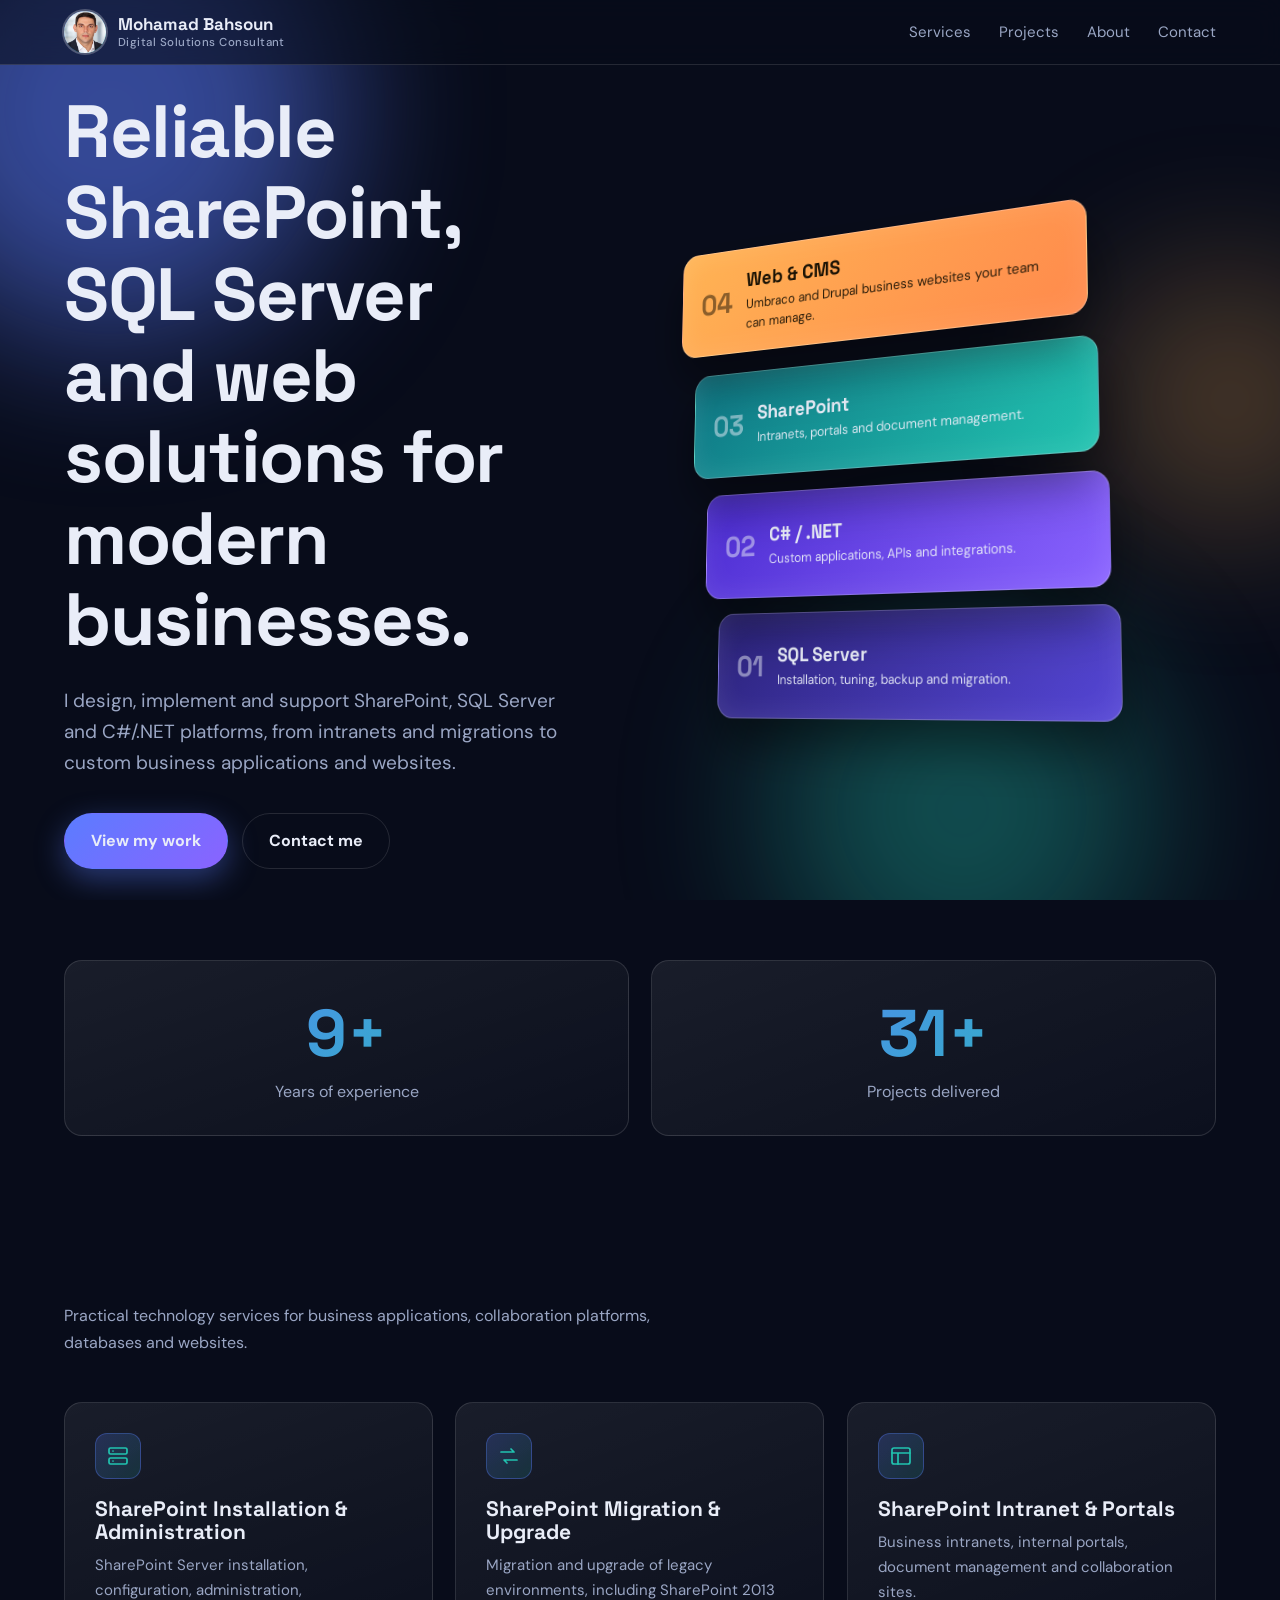
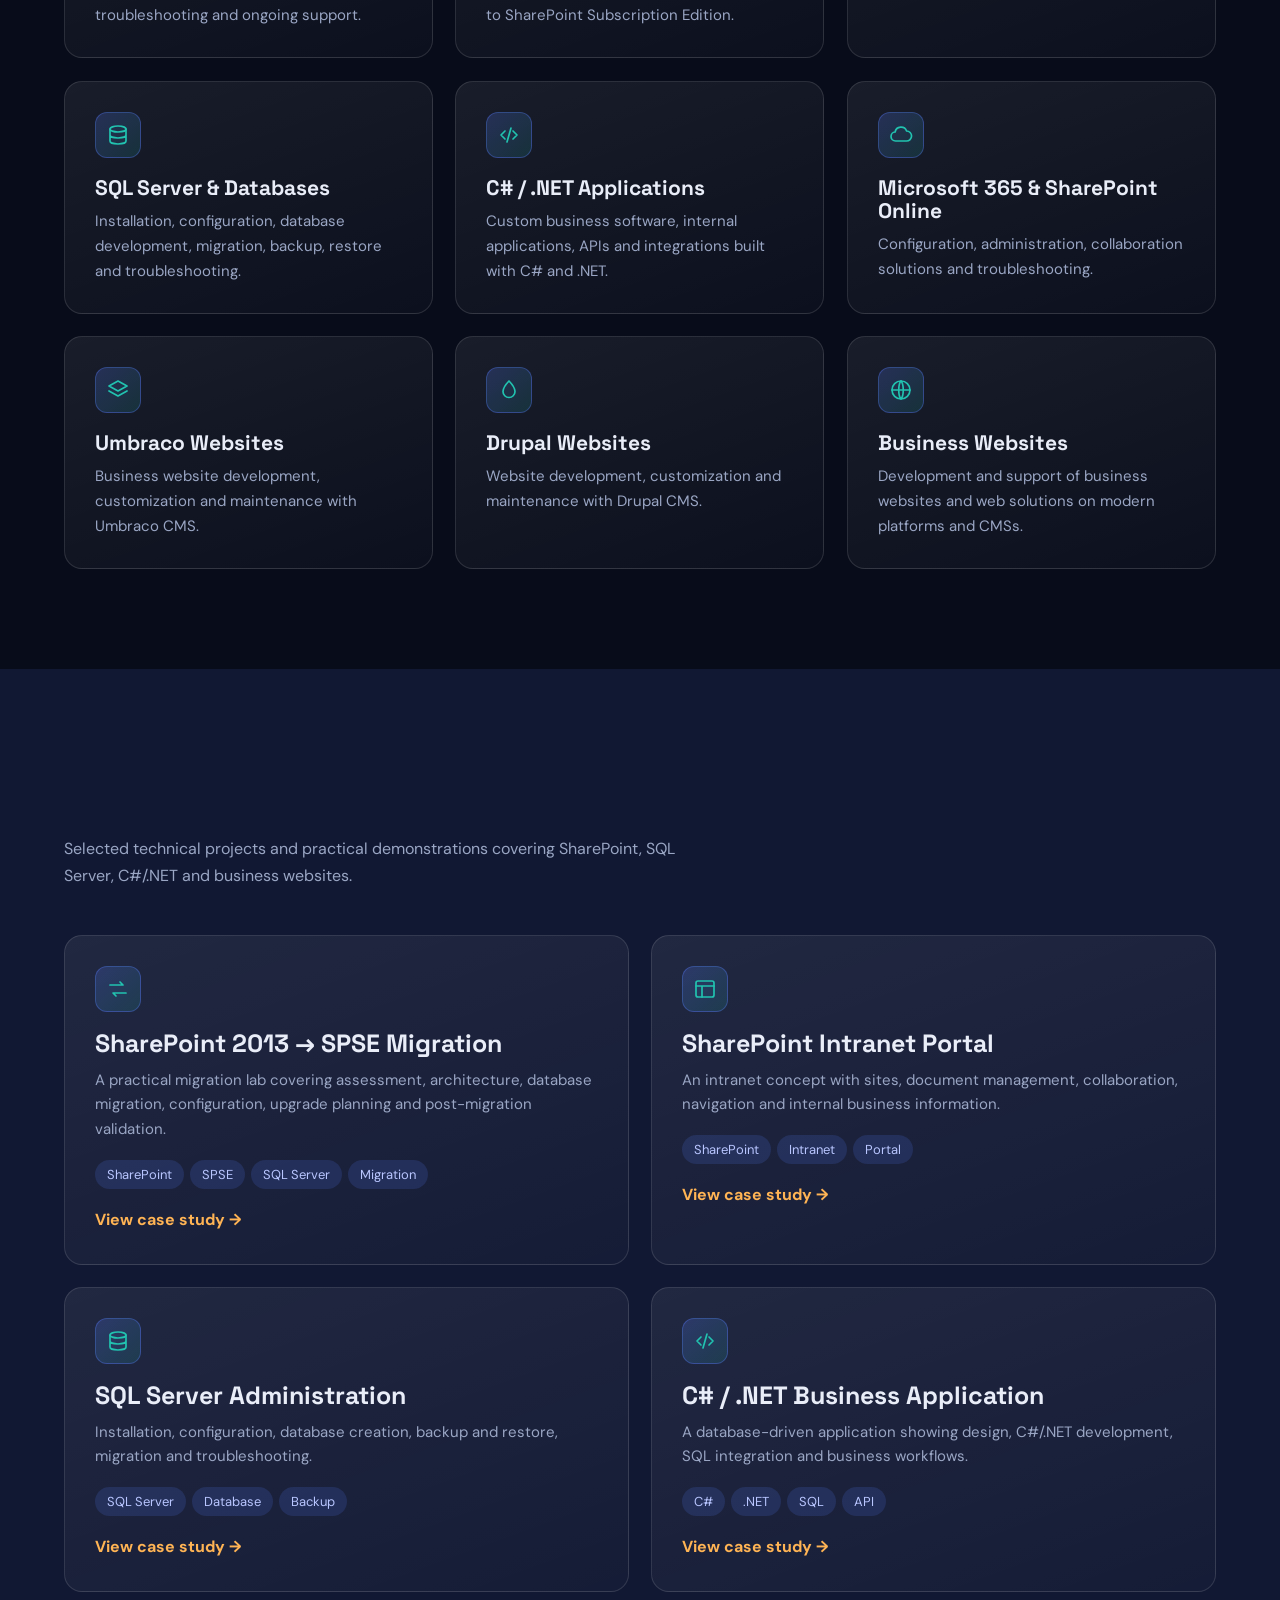
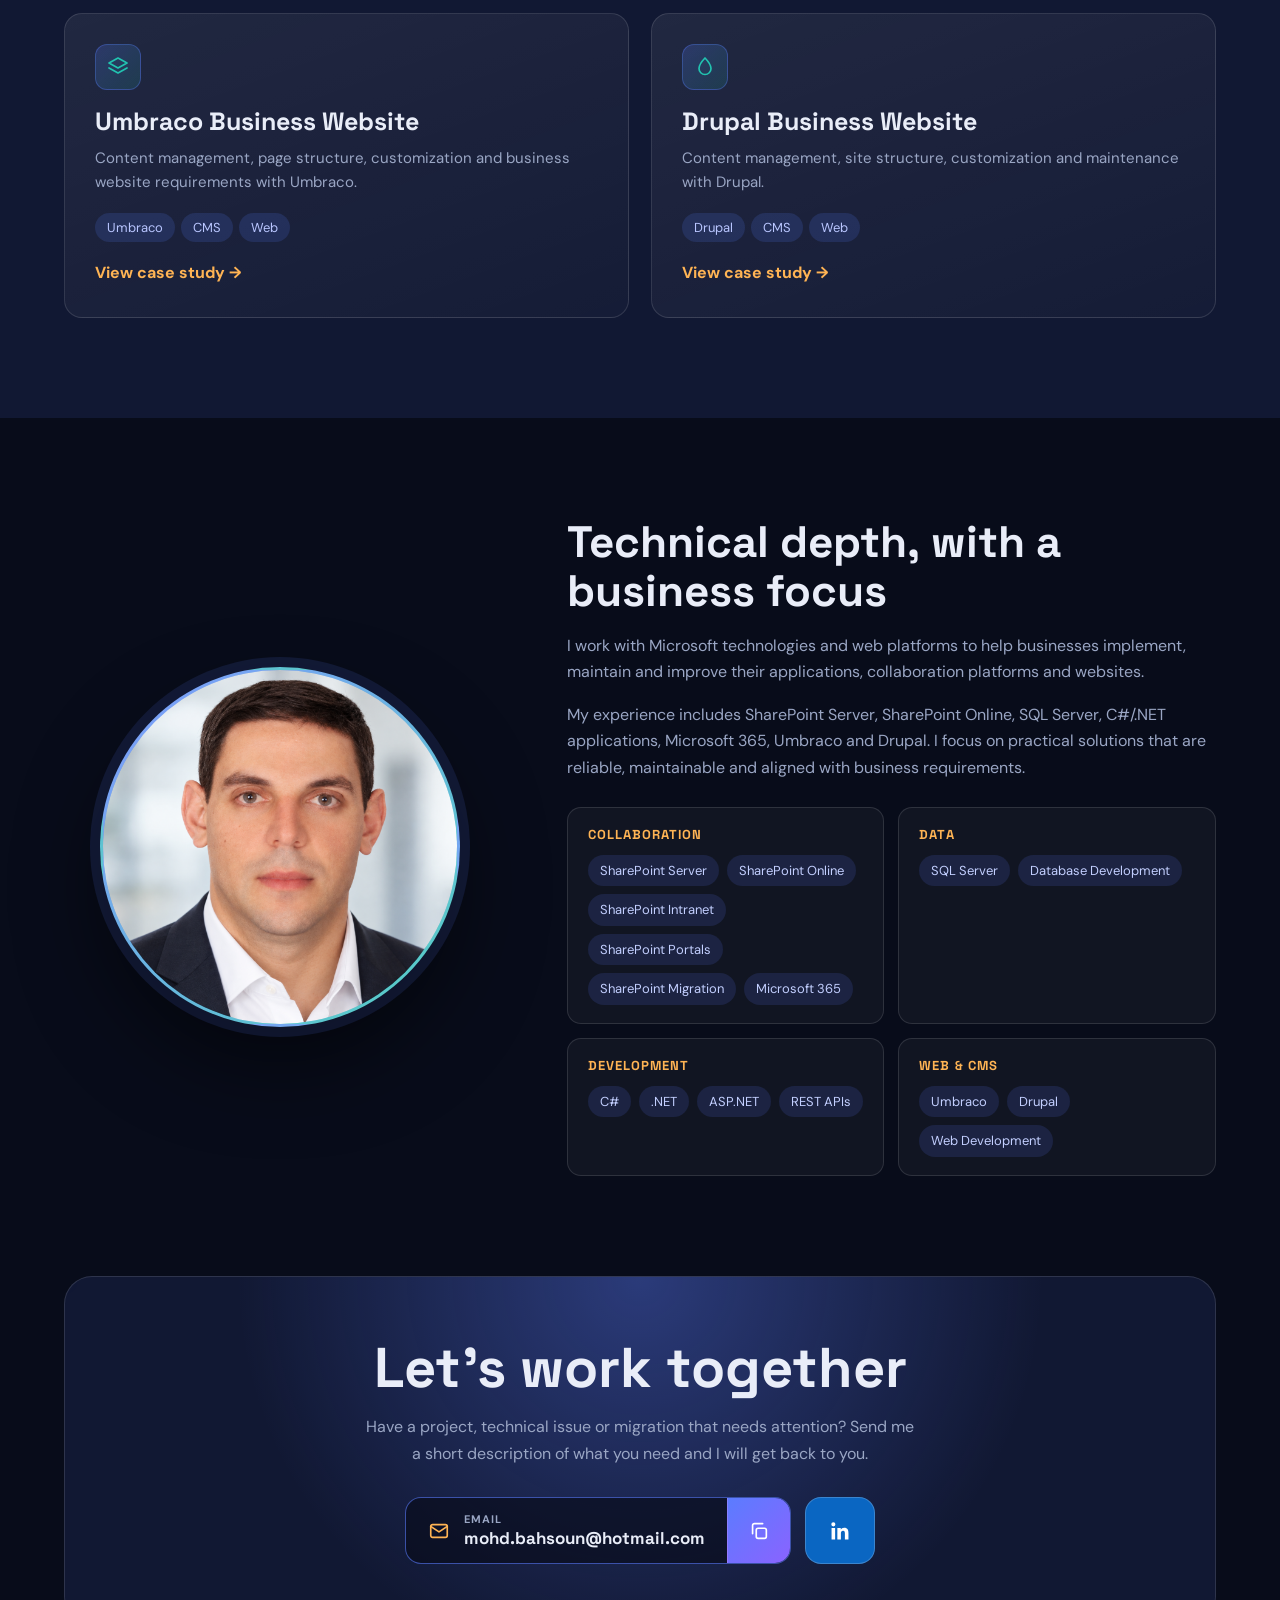
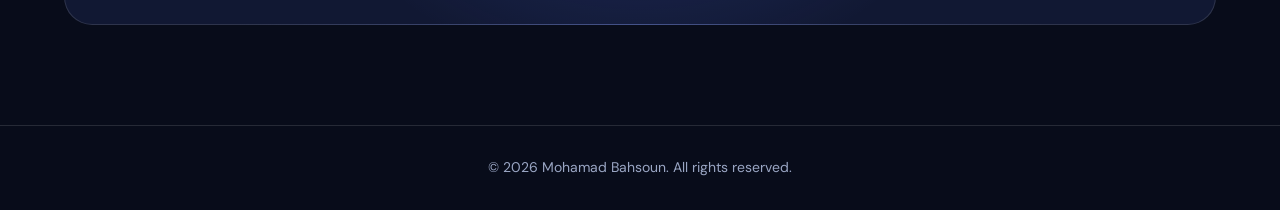
==== commit b8eee97b: "Update index.html" ====
--- a/index.html
+++ b/index.html
@@ -78,10 +78,9 @@
 
 <footer>© 2026 Mohamad Bahsoun. All rights reserved.</footer>
 
-<div class="cur" aria-hidden="true"></div>
 <script>
-const LINKEDIN="";            // e.g. "https://www.linkedin.com/in/your-name"
-const STATS=[];               // e.g. [[10,"+","Years of experience"],[50,"+","Projects delivered"]]
+const LINKEDIN="https://www.linkedin.com/in/mohamad-bahsoun-79140264";            // e.g. "https://www.linkedin.com/in/your-name"
+const STATS=[[10,"+","Years of experience"],[35,"+","Projects delivered"]];               // e.g. [[10,"+","Years of experience"],[50,"+","Projects delivered"]]
 </script>
 <script src="assets/js/home.min.js" defer></script>
 </body>
